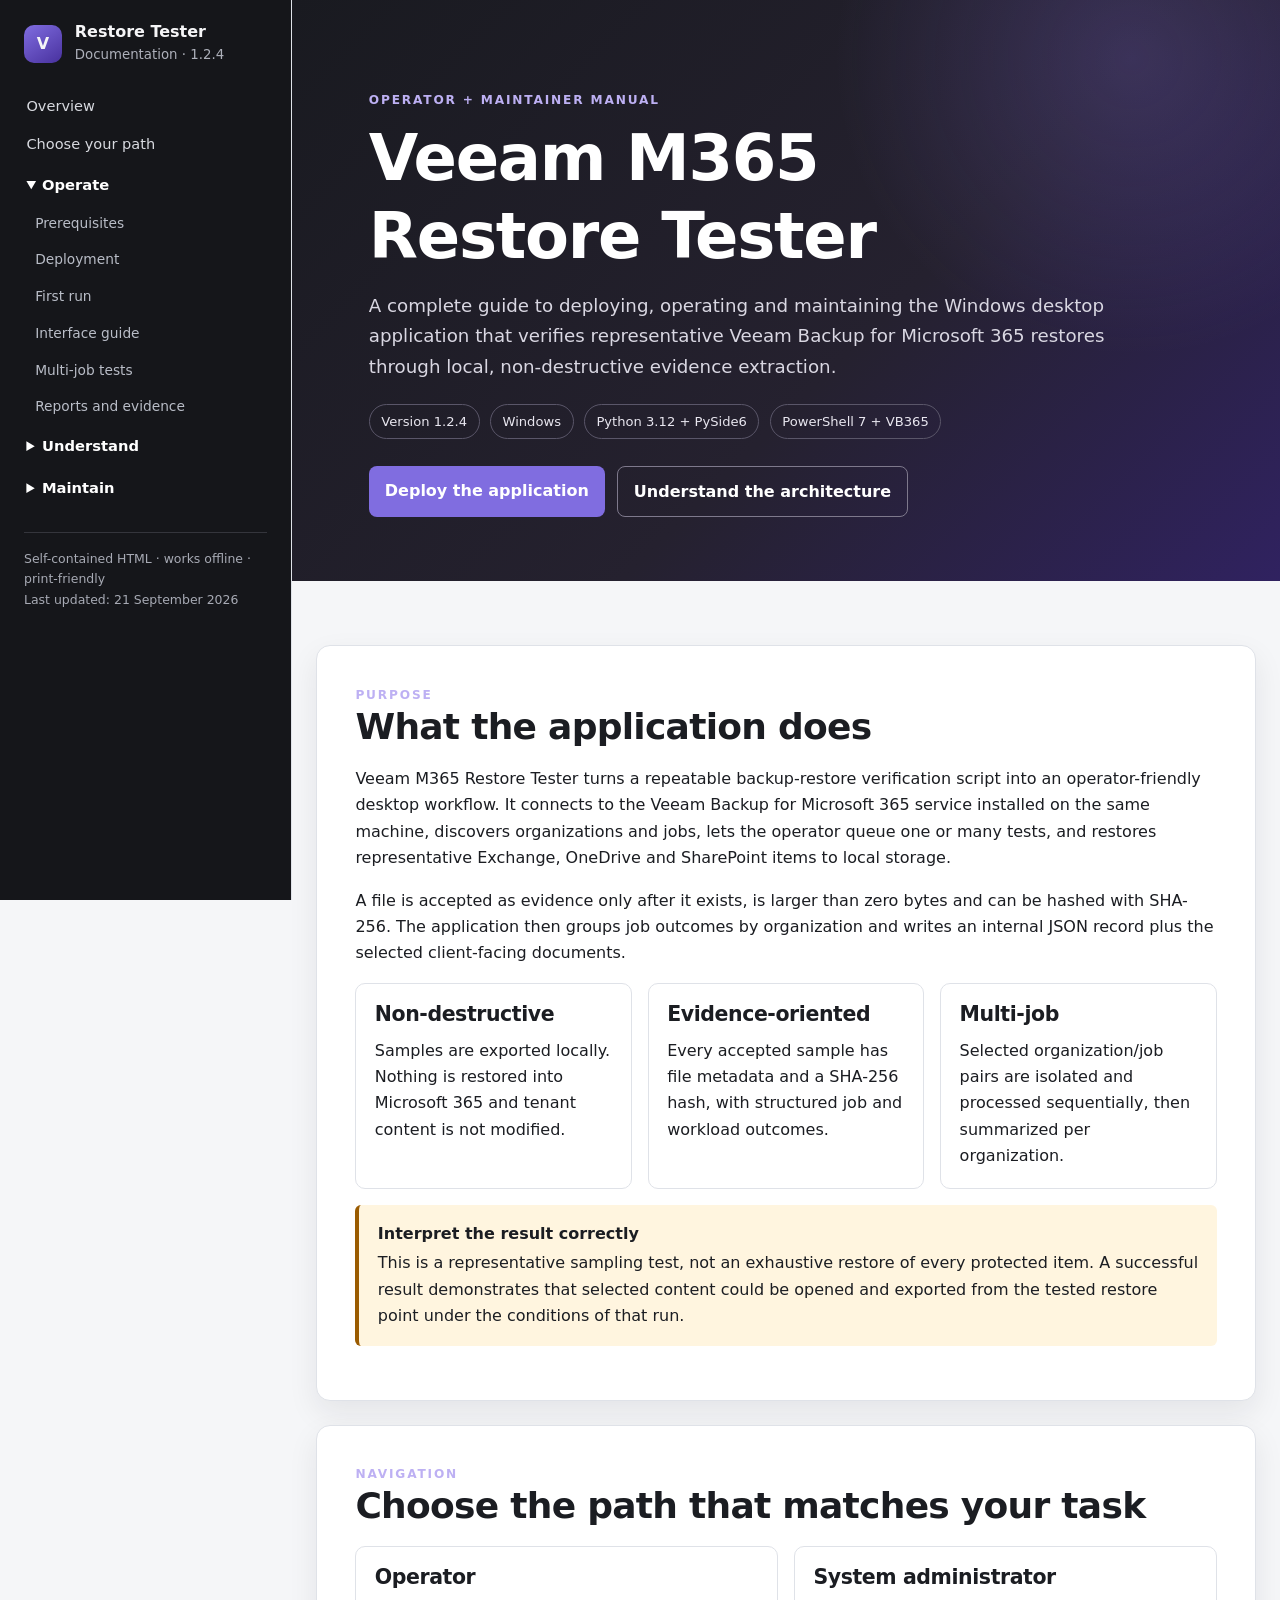
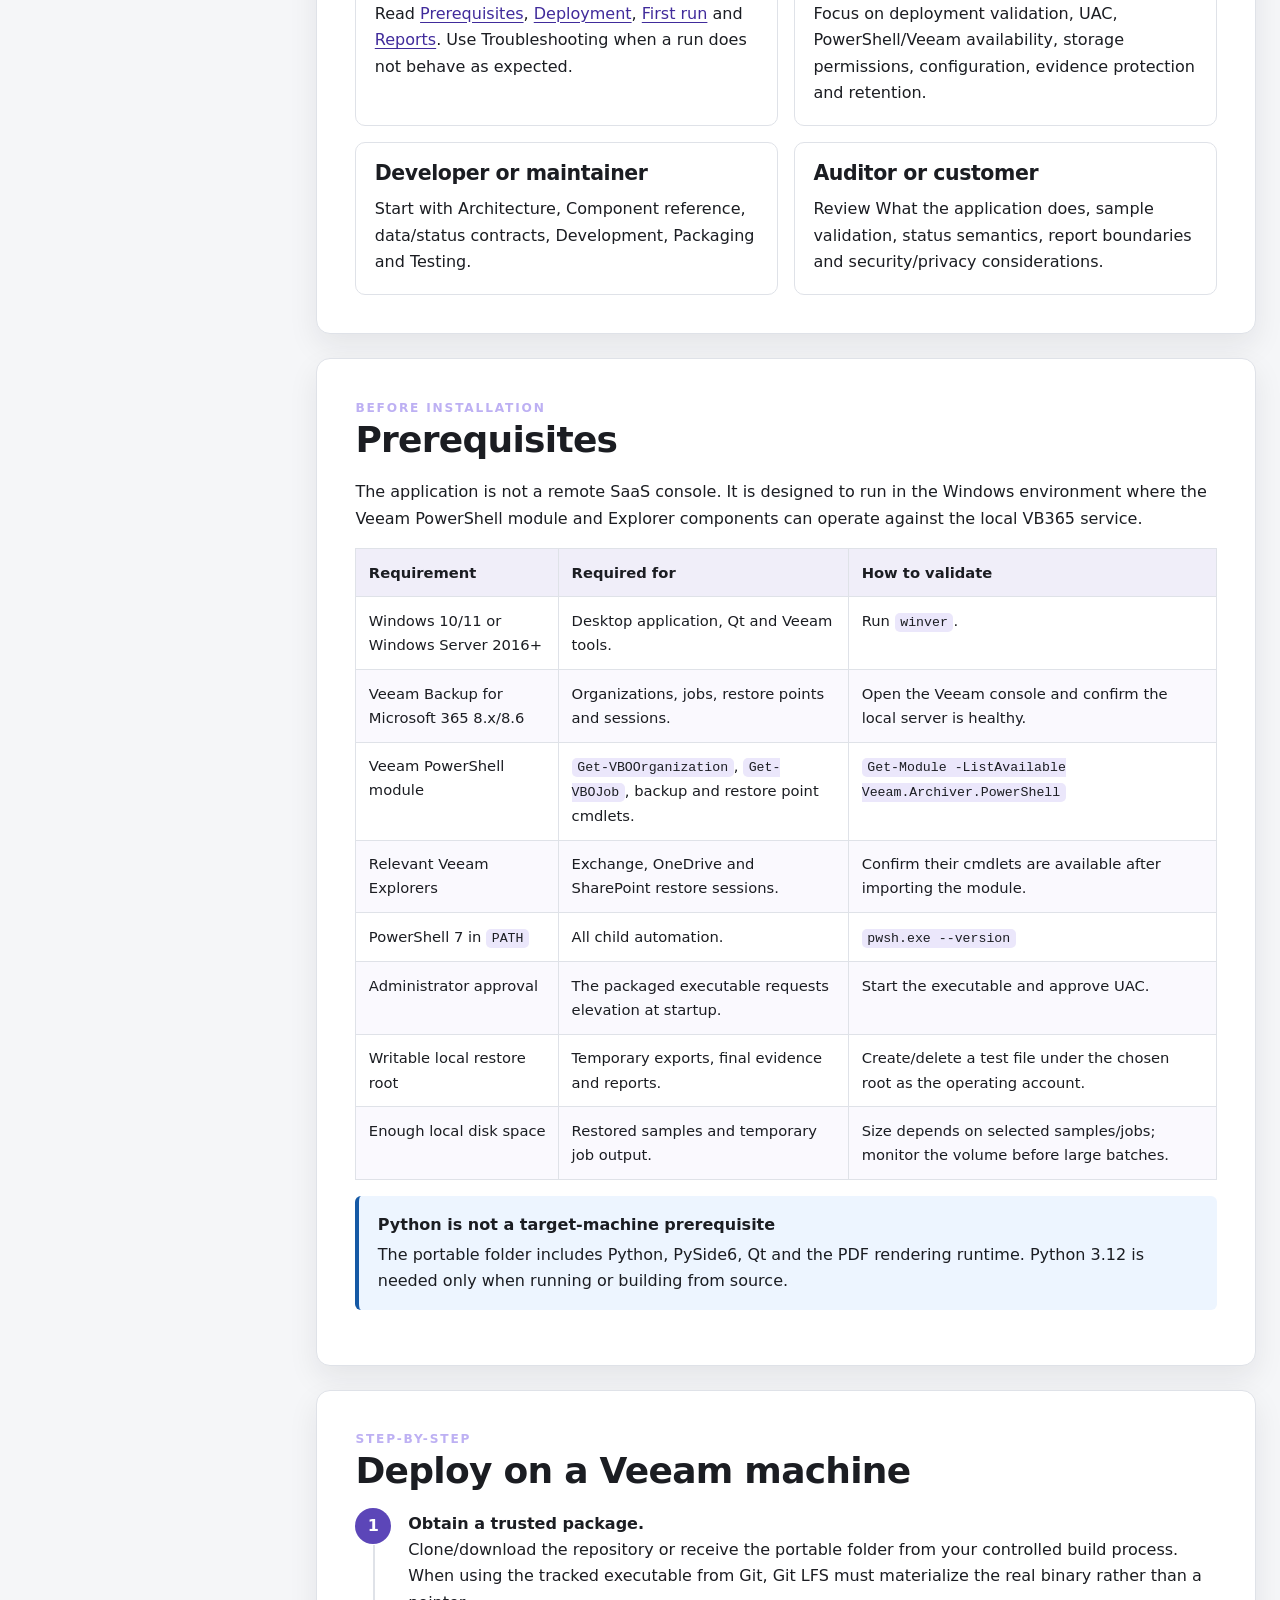
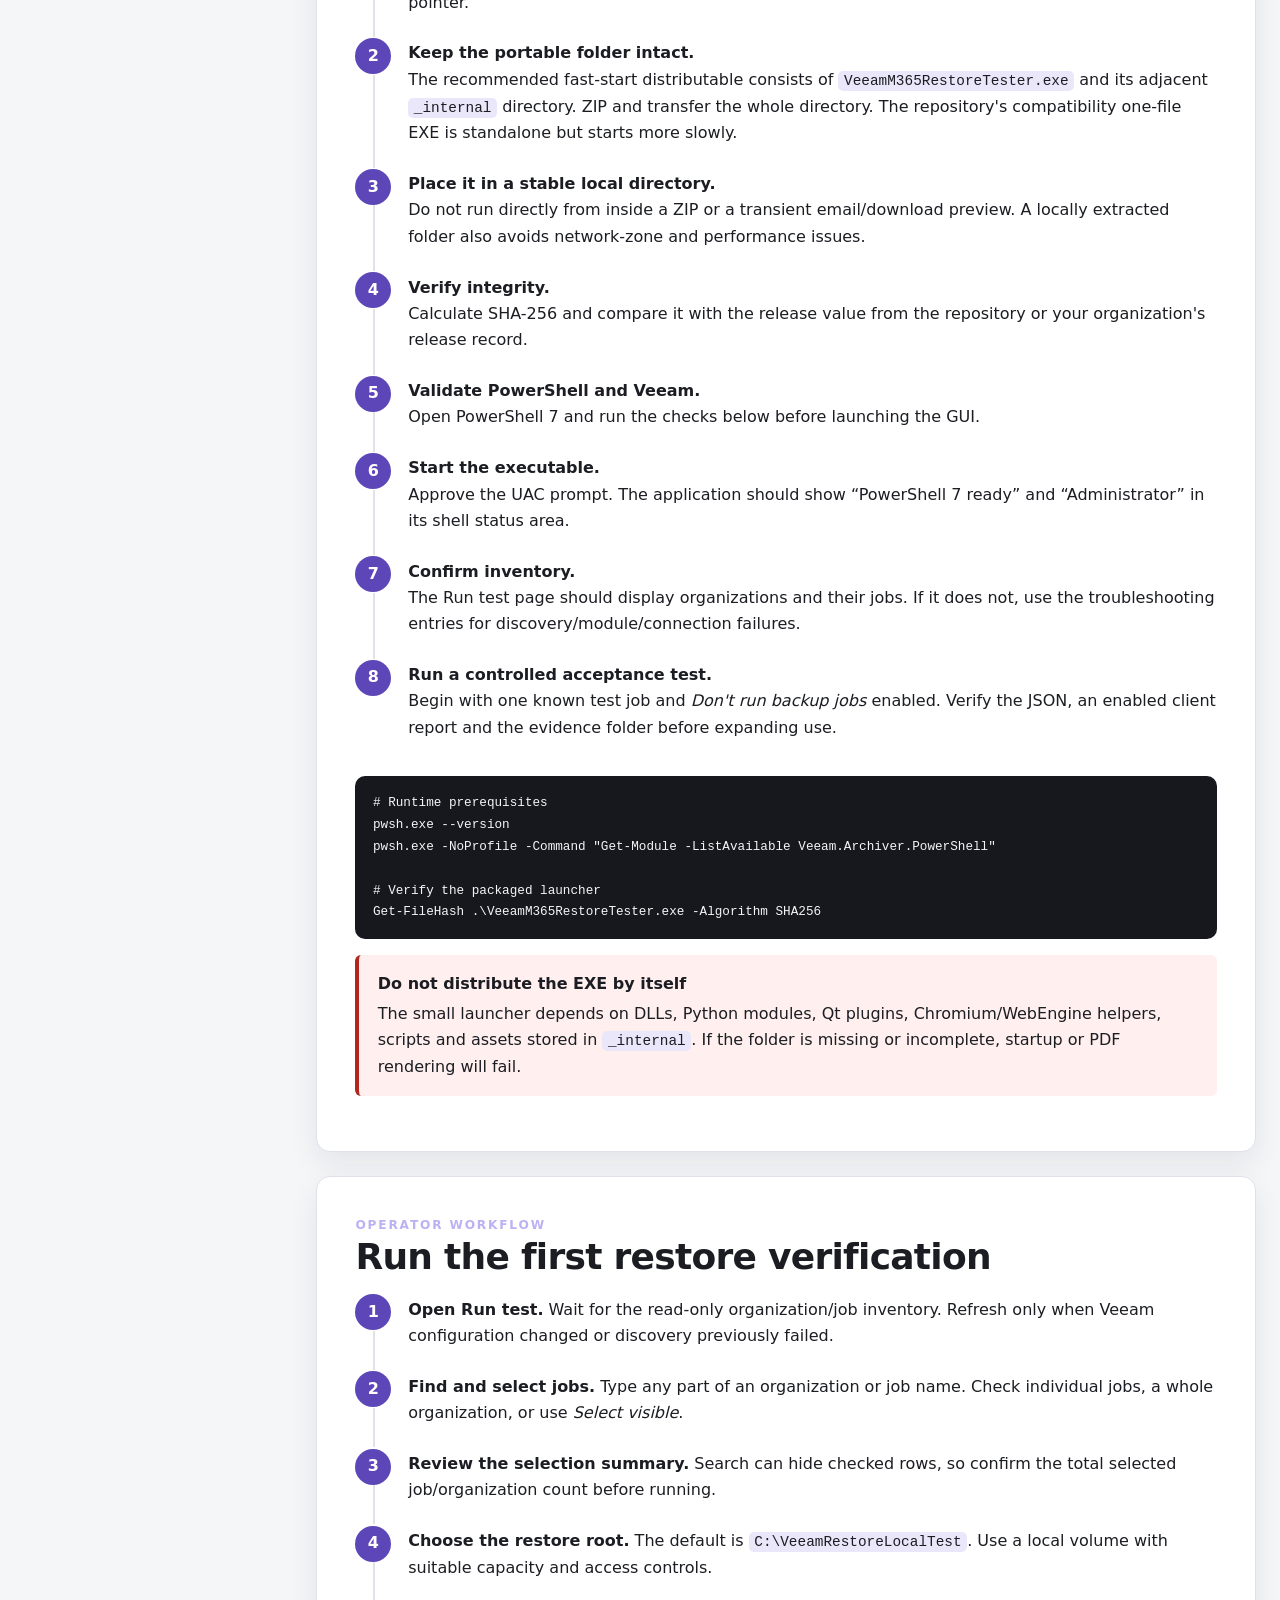
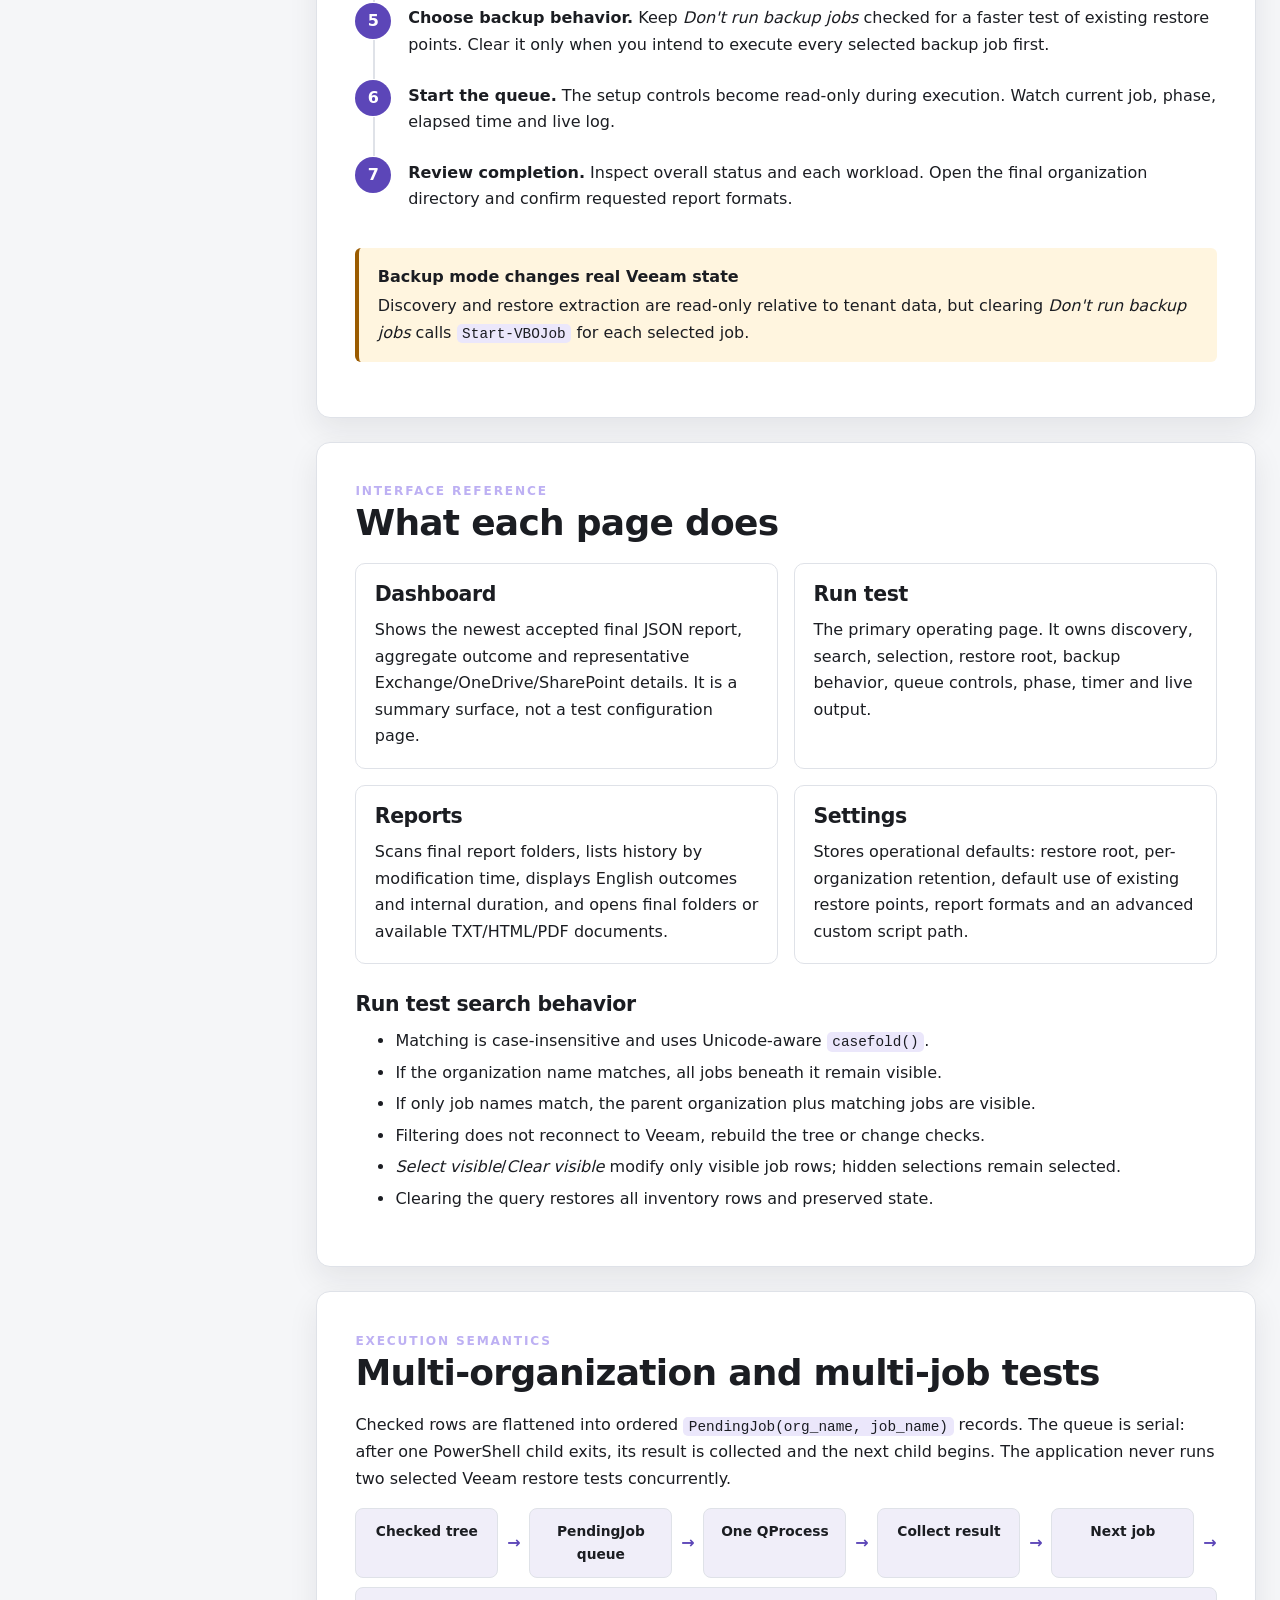
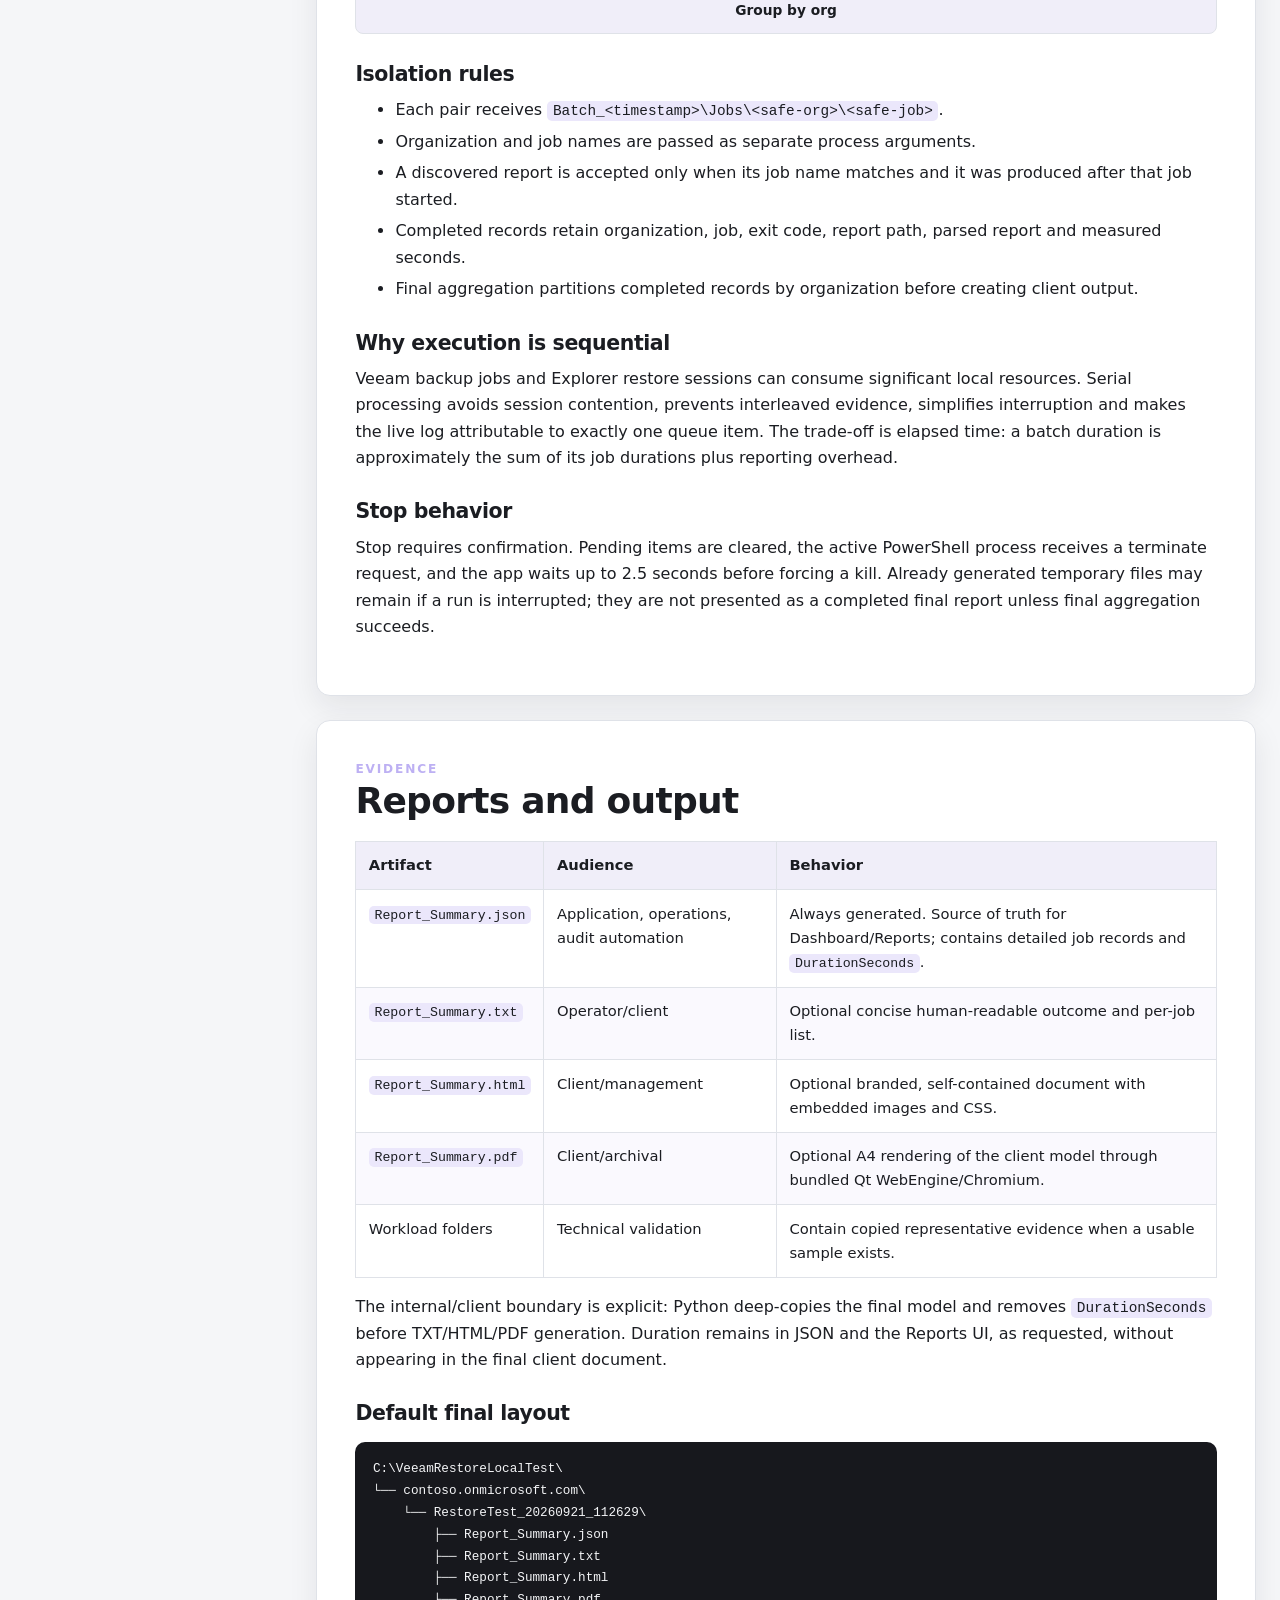
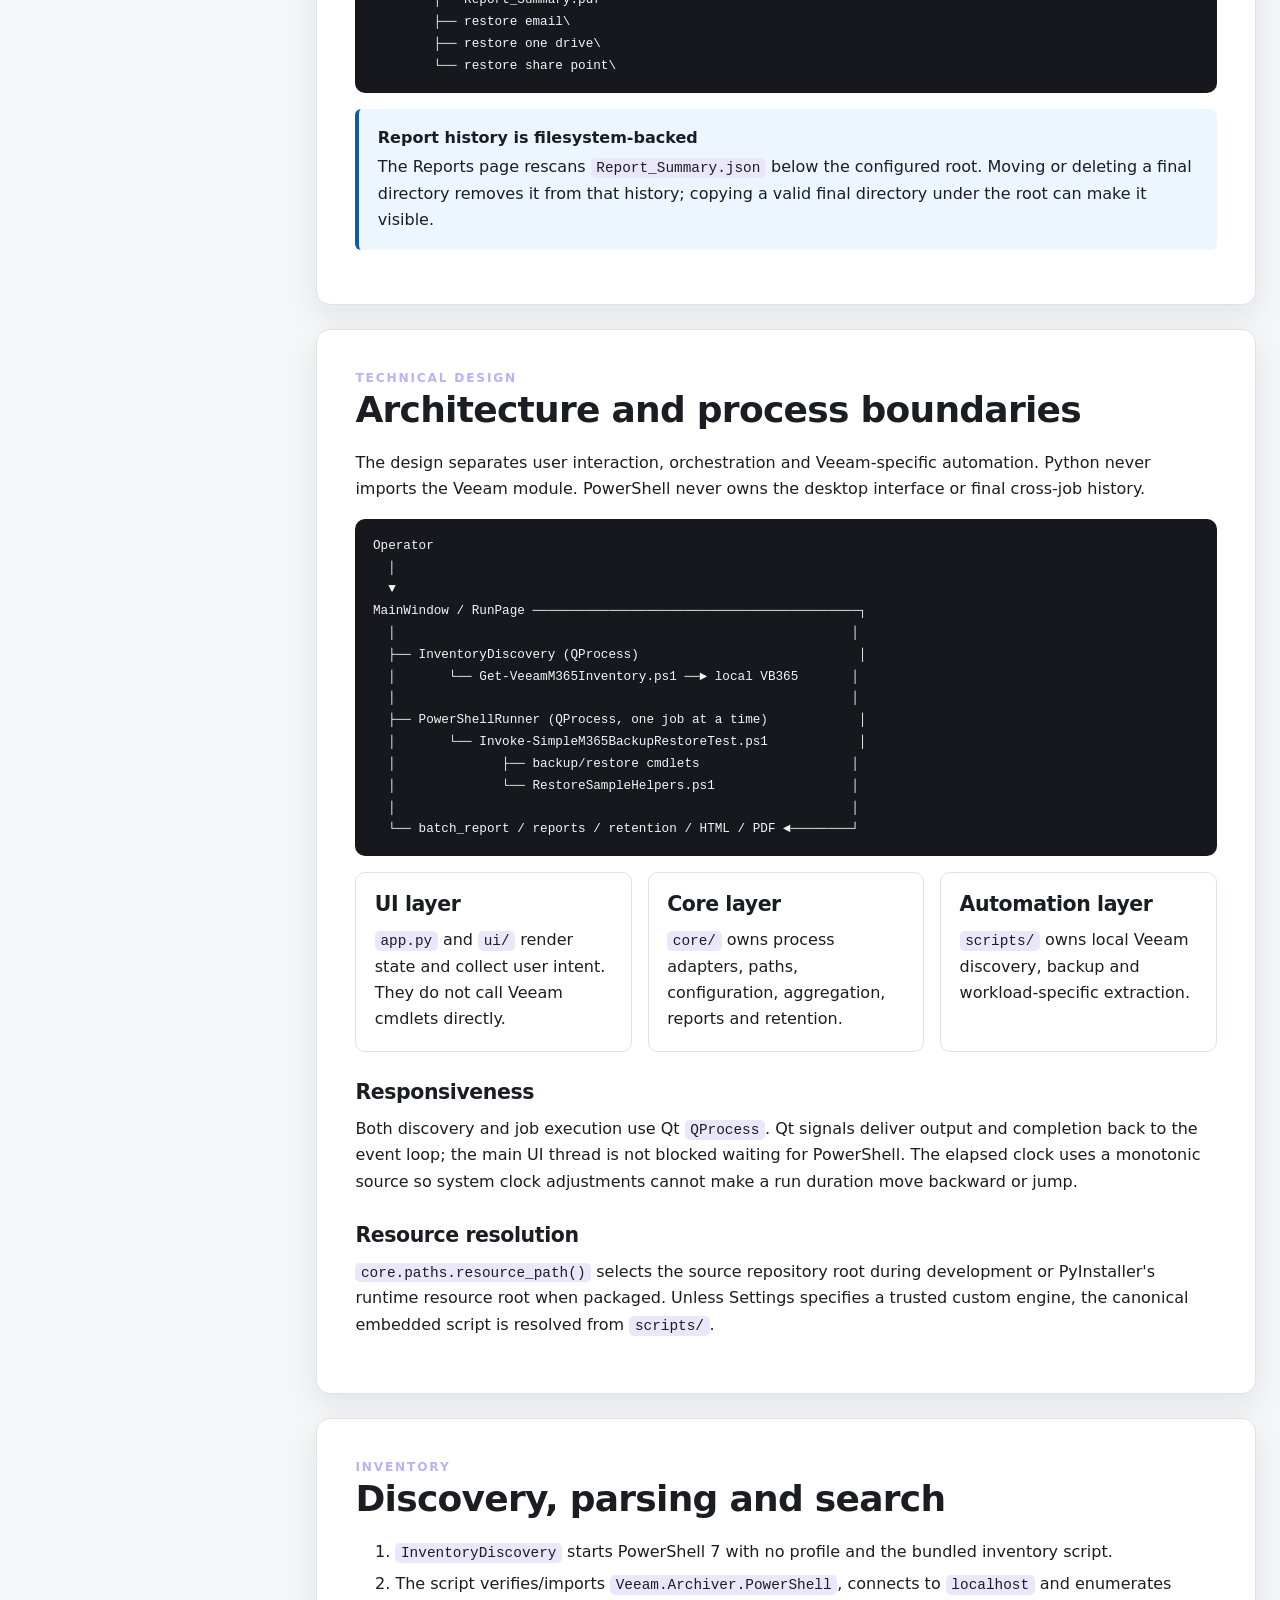
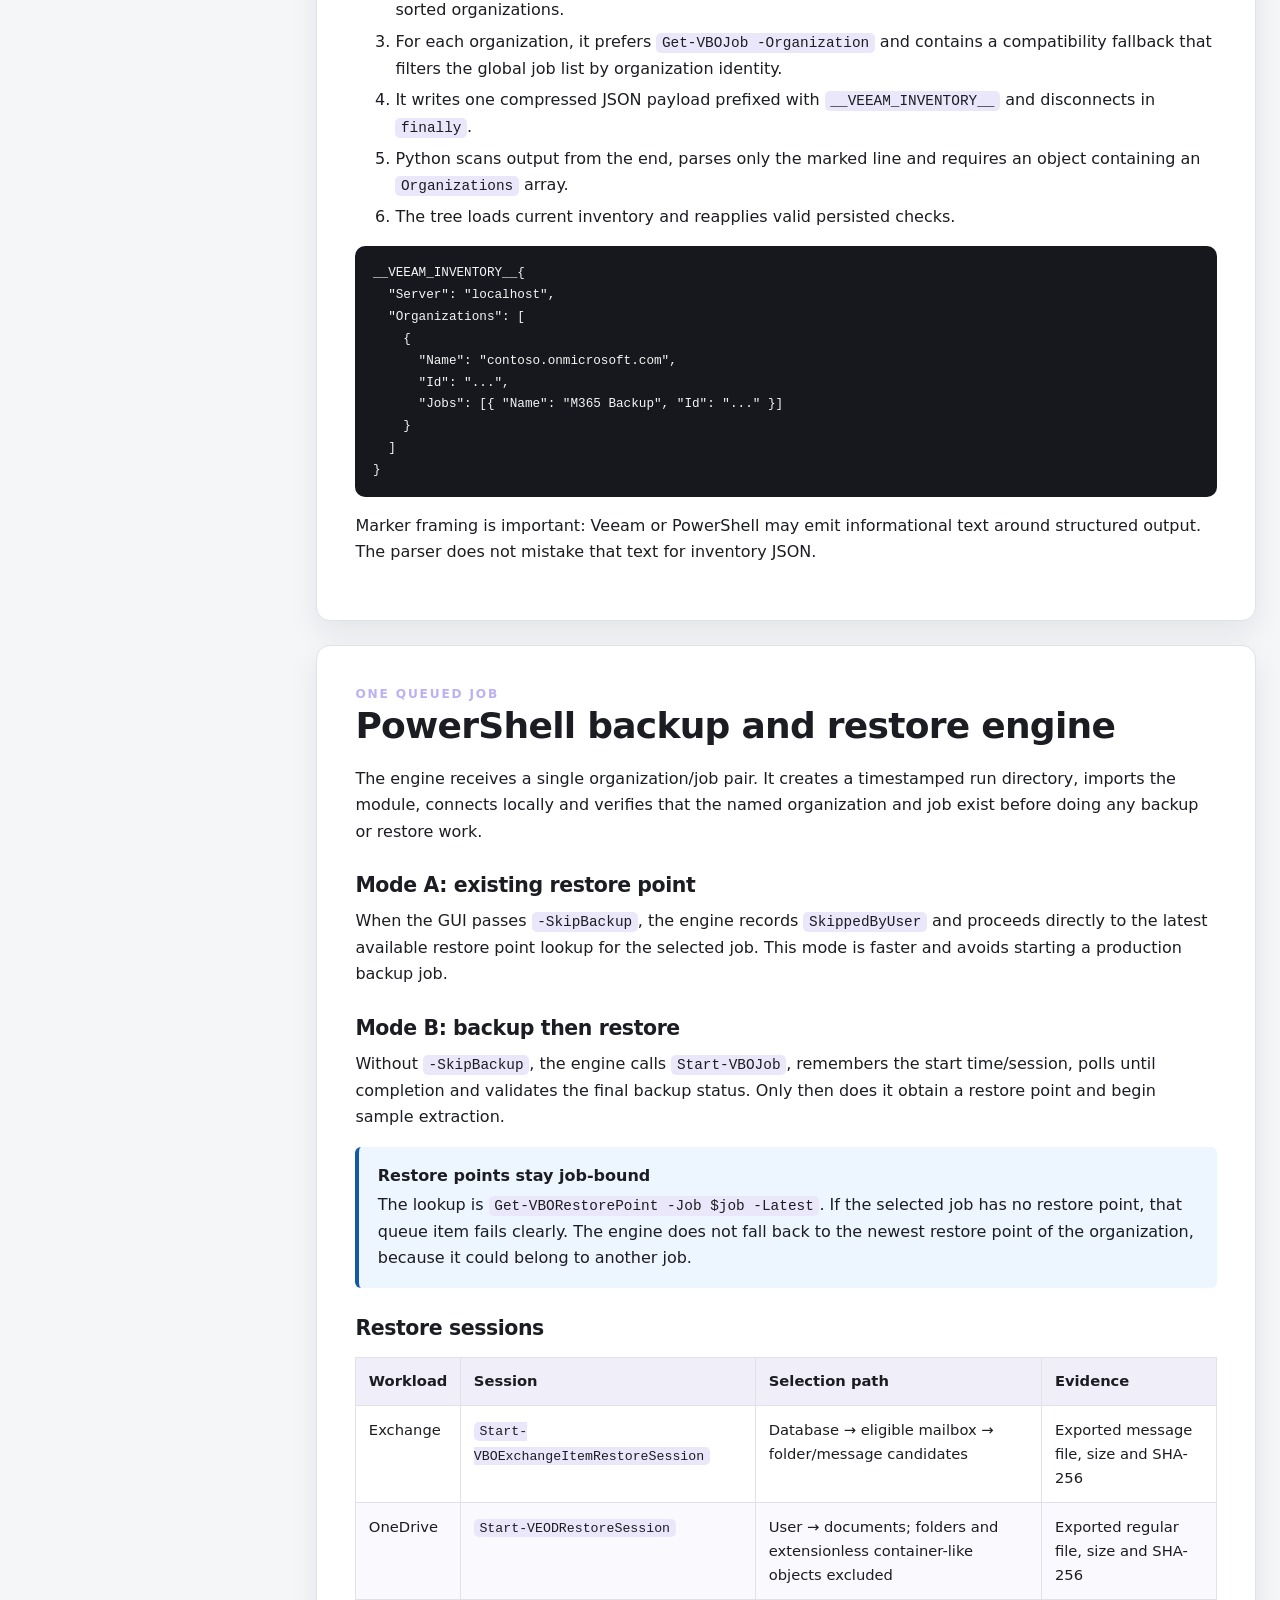
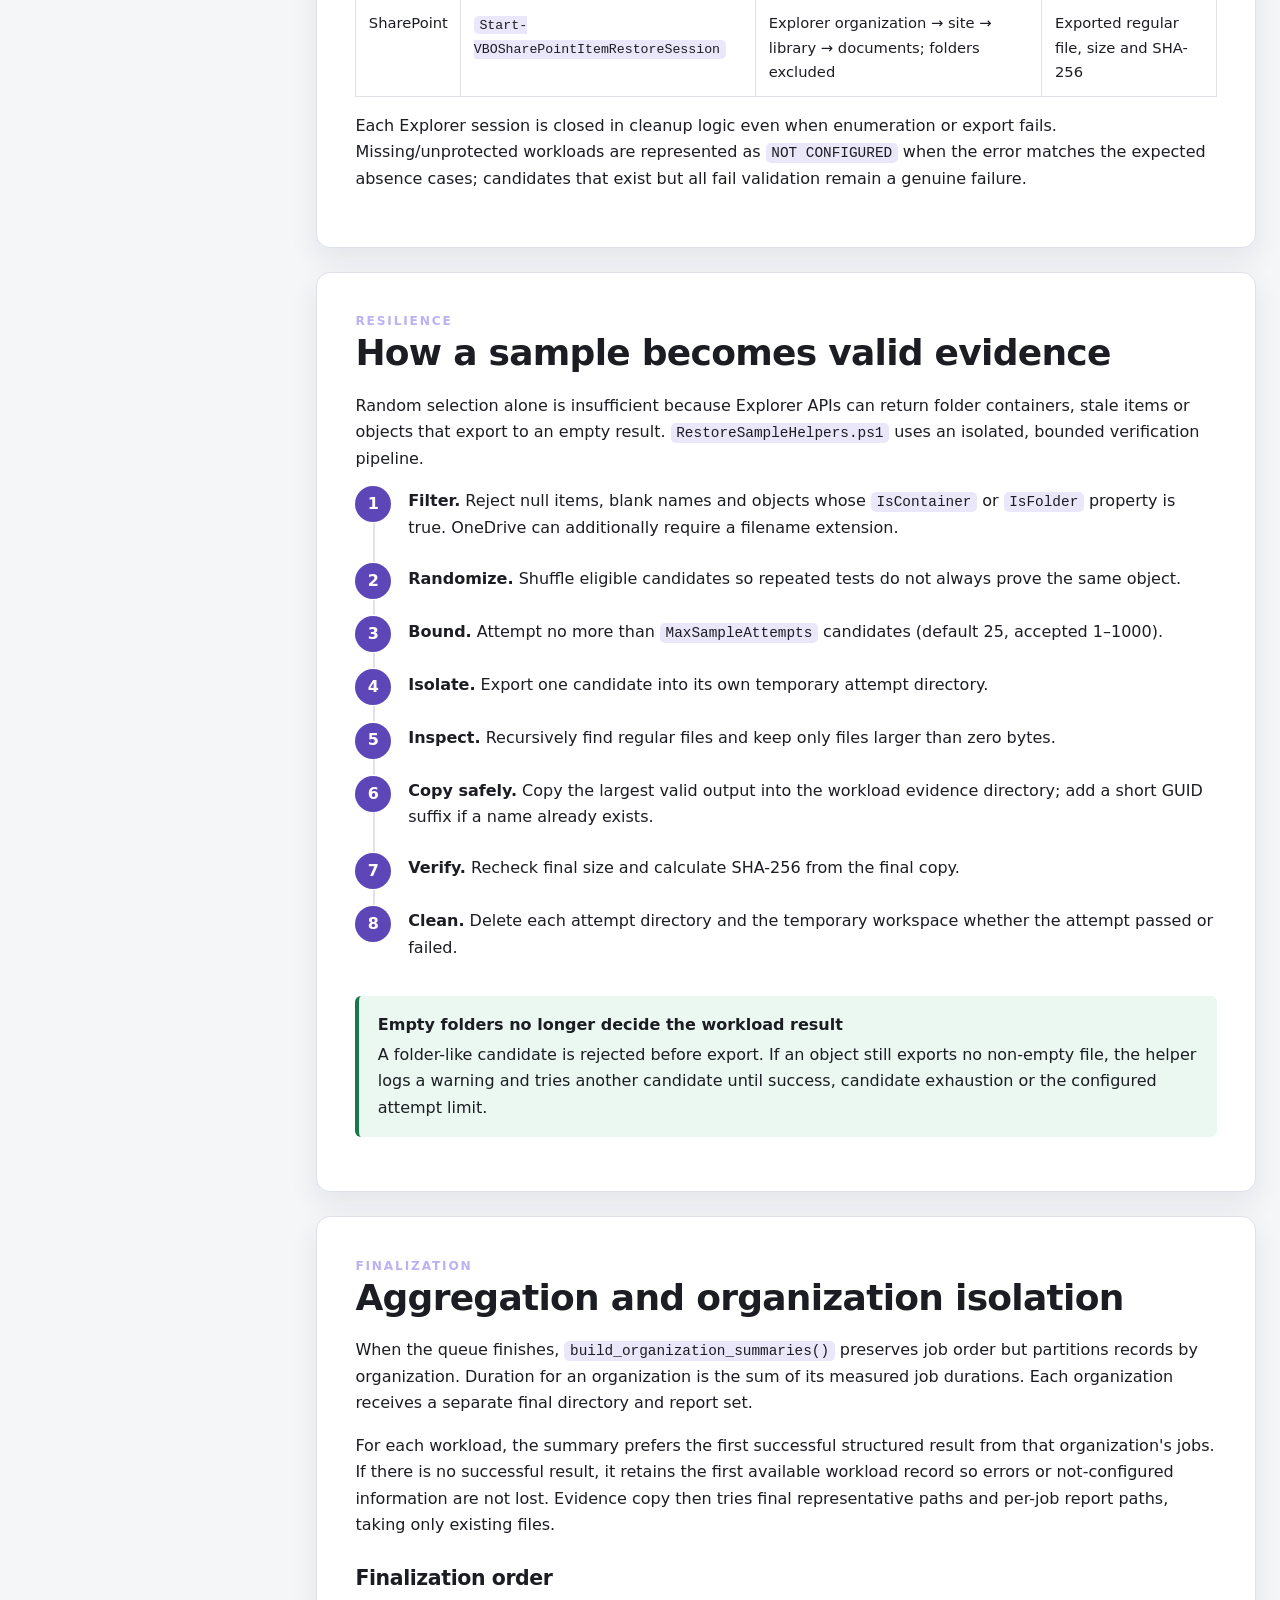
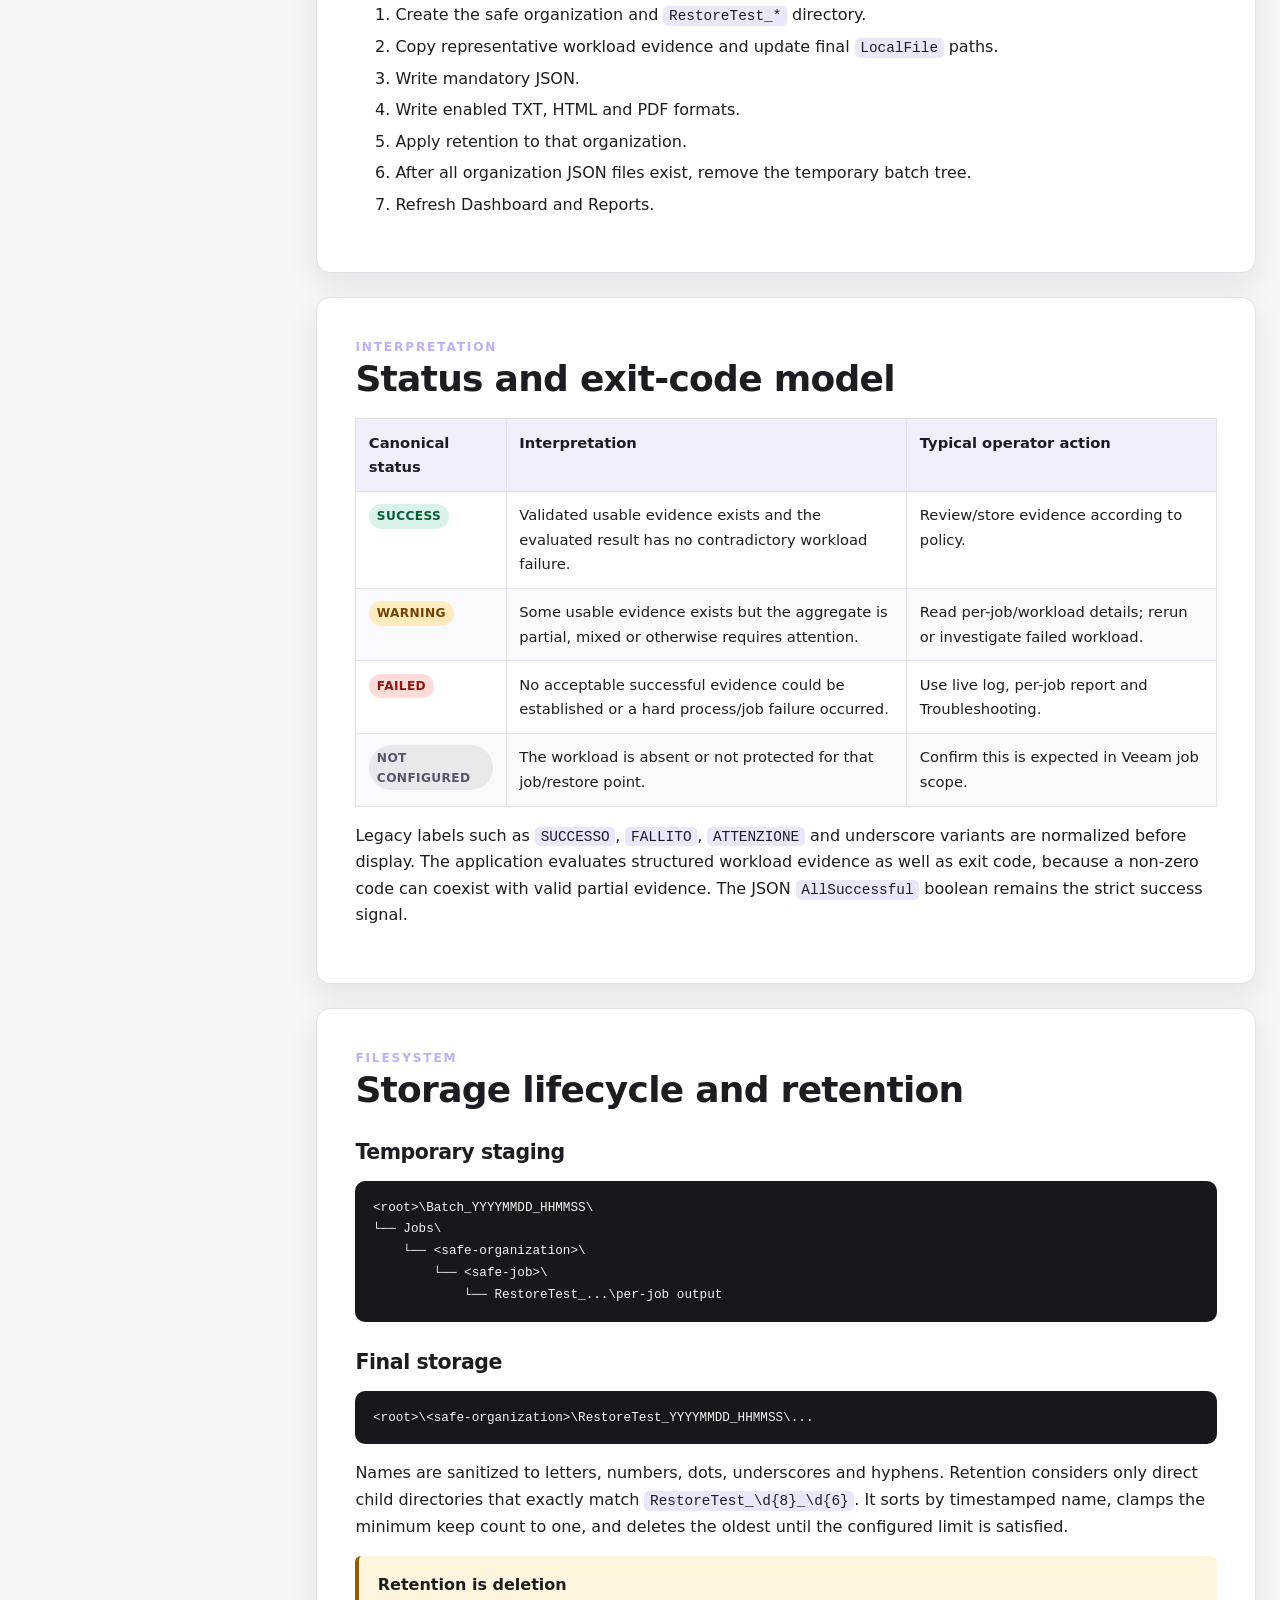
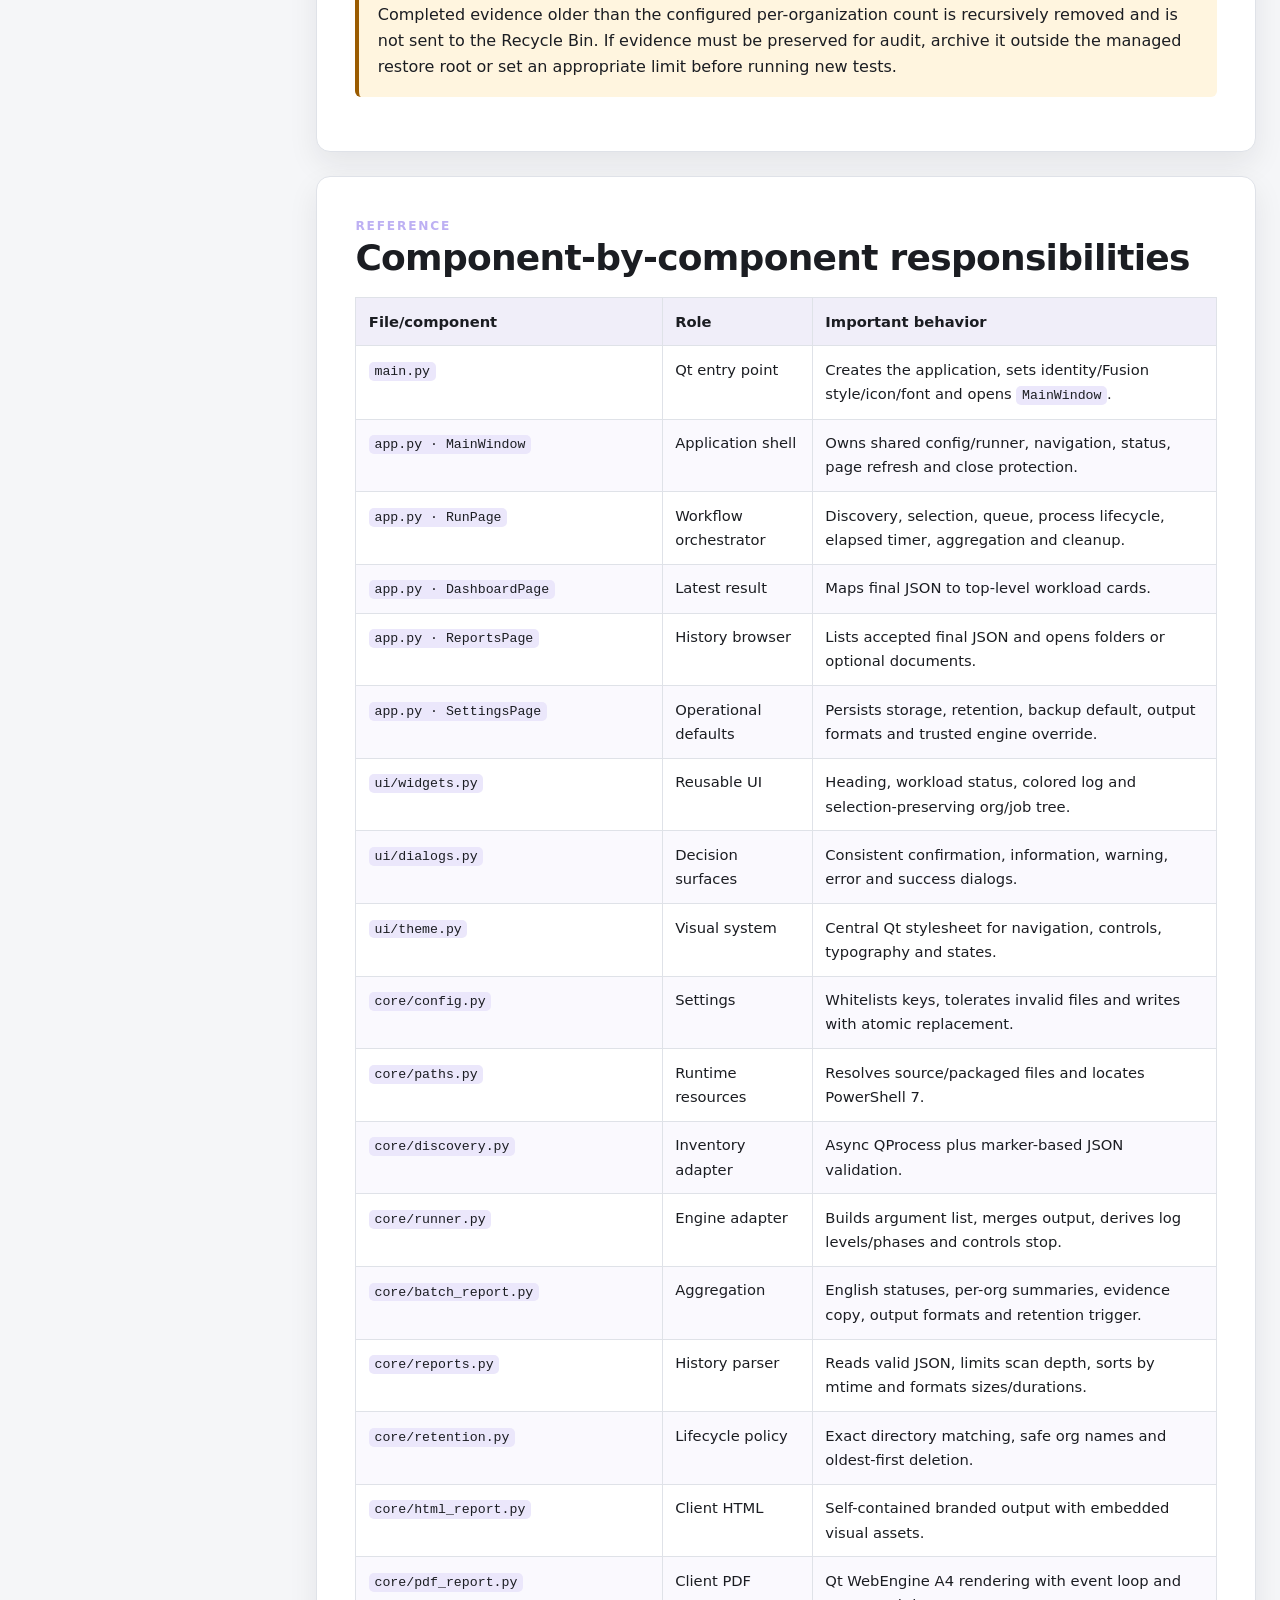
==== docs/index.html @ 22ffe6a1 "Release v1.2.4 and add complete project documentation" ====
<!doctype html>
<html lang="en">
<head>
  <meta charset="utf-8">
  <meta name="viewport" content="width=device-width, initial-scale=1">
  <meta name="color-scheme" content="light dark">
  <meta name="description" content="Complete operating, deployment and technical documentation for Veeam M365 Restore Tester 1.2.4.">
  <title>Veeam M365 Restore Tester · Complete Documentation</title>
  <style>
    :root {
      --bg: #f5f6f8;
      --surface: #ffffff;
      --surface-alt: #f0eef9;
      --text: #1b1d22;
      --muted: #5f6572;
      --border: #dfe2e8;
      --brand: #5c46b8;
      --brand-strong: #402b9b;
      --brand-soft: #ebe7fb;
      --success: #16784b;
      --warning: #9a5b00;
      --danger: #b3261e;
      --info: #1559a5;
      --code-bg: #17181d;
      --code-text: #f4f5f7;
      --shadow: 0 12px 30px rgba(24, 27, 36, .08);
      --radius: 14px;
      --sidebar: 292px;
    }
    * { box-sizing: border-box; }
    html { scroll-behavior: smooth; scroll-padding-top: 24px; }
    body {
      margin: 0;
      background: var(--bg);
      color: var(--text);
      font: 16px/1.65 "Segoe UI Variable", "Segoe UI", system-ui, sans-serif;
    }
    a { color: var(--brand-strong); text-underline-offset: 3px; }
    a:hover { color: var(--brand); }
    code, pre { font-family: "Cascadia Code", "SFMono-Regular", Consolas, monospace; }
    code {
      padding: .12rem .35rem;
      border-radius: 5px;
      background: var(--brand-soft);
      font-size: .9em;
    }
    pre {
      overflow-x: auto;
      margin: 1rem 0;
      padding: 1rem 1.1rem;
      border-radius: 10px;
      background: var(--code-bg);
      color: var(--code-text);
      font-size: .88rem;
      line-height: 1.55;
    }
    pre code { padding: 0; background: transparent; color: inherit; }
    h1, h2, h3, h4 { line-height: 1.22; letter-spacing: -.02em; }
    h1 { margin: .6rem 0 1rem; font-size: clamp(2.35rem, 5vw, 4.5rem); }
    h2 { margin: 0 0 1.1rem; font-size: clamp(1.7rem, 3vw, 2.25rem); }
    h3 { margin: 1.75rem 0 .65rem; font-size: 1.28rem; }
    h4 { margin: 1.35rem 0 .5rem; font-size: 1.05rem; }
    p, ul, ol { margin: .65rem 0 1rem; }
    li + li { margin-top: .32rem; }
    kbd {
      border: 1px solid var(--border);
      border-bottom-width: 2px;
      border-radius: 5px;
      background: var(--surface);
      padding: .08rem .35rem;
      font: .85em "Segoe UI", sans-serif;
    }
    .layout { display: grid; grid-template-columns: var(--sidebar) minmax(0, 1fr); min-height: 100vh; }
    .sidebar {
      position: sticky;
      top: 0;
      height: 100vh;
      overflow-y: auto;
      padding: 1.35rem 1rem 2rem;
      border-right: 1px solid var(--border);
      background: #15161a;
      color: #f5f5f7;
    }
    .brand { display: flex; align-items: center; gap: .8rem; margin: 0 .5rem 1.25rem; }
    .brand-mark {
      display: grid; place-items: center; flex: 0 0 38px; height: 38px;
      border-radius: 10px; background: linear-gradient(145deg, #806de0, #48319e);
      font-weight: 800;
    }
    .brand strong { display: block; line-height: 1.2; }
    .brand small { color: #adb0ba; }
    .sidebar nav > a, .sidebar details a {
      display: block;
      padding: .44rem .65rem;
      border-radius: 7px;
      color: #d8dae0;
      text-decoration: none;
      font-size: .91rem;
    }
    .sidebar nav > a:hover, .sidebar details a:hover { background: #292a31; color: white; }
    .sidebar details { margin: .1rem 0; }
    .sidebar summary {
      cursor: pointer; padding: .48rem .65rem; border-radius: 7px;
      color: white; font-weight: 650; font-size: .92rem;
    }
    .sidebar details a { margin-left: .55rem; color: #b9bdc7; font-size: .86rem; }
    .sidebar-footer {
      margin: 1.5rem .5rem 0; padding-top: 1rem; border-top: 1px solid #34353c;
      color: #a7aab4; font-size: .78rem;
    }
    main { min-width: 0; }
    .hero {
      padding: clamp(3rem, 7vw, 7rem) clamp(1.5rem, 6vw, 6rem) 4rem;
      background:
        radial-gradient(circle at 85% 10%, rgba(130, 106, 224, .24), transparent 30%),
        linear-gradient(135deg, #191a20 0%, #25212f 58%, #302260 100%);
      color: white;
    }
    .eyebrow { color: #bdb0f3; text-transform: uppercase; letter-spacing: .15em; font-size: .76rem; font-weight: 750; }
    .lede { max-width: 800px; color: #d9d7e2; font-size: 1.14rem; }
    .hero-meta { display: flex; flex-wrap: wrap; gap: .65rem; margin-top: 1.4rem; }
    .pill { padding: .36rem .72rem; border: 1px solid #5a5669; border-radius: 999px; color: #e9e7f0; font-size: .82rem; }
    .hero-actions { display: flex; flex-wrap: wrap; gap: .75rem; margin-top: 1.7rem; }
    .button {
      display: inline-block; padding: .7rem 1rem; border-radius: 8px; text-decoration: none;
      background: #806de0; color: white; font-weight: 700;
    }
    .button.secondary { background: transparent; border: 1px solid #7e798c; }
    .button:hover { color: white; background: #907fe6; }
    .content { width: min(1120px, calc(100% - 3rem)); margin: 0 auto; padding: 2.5rem 0 6rem; }
    section {
      margin: 1.5rem 0;
      padding: clamp(1.4rem, 3vw, 2.4rem);
      border: 1px solid var(--border);
      border-radius: var(--radius);
      background: var(--surface);
      box-shadow: var(--shadow);
    }
    section section { margin: 1rem 0; padding: 1.25rem; box-shadow: none; background: var(--bg); }
    .grid { display: grid; grid-template-columns: repeat(2, minmax(0, 1fr)); gap: 1rem; }
    .grid.three { grid-template-columns: repeat(3, minmax(0, 1fr)); }
    .card { padding: 1.15rem; border: 1px solid var(--border); border-radius: 10px; background: var(--surface); }
    .card h3, .card h4 { margin-top: 0; }
    .card p:last-child { margin-bottom: 0; }
    .callout { margin: 1rem 0; padding: 1rem 1.15rem; border-left: 4px solid var(--info); border-radius: 6px; background: #edf5ff; }
    .callout.warning { border-color: var(--warning); background: #fff5df; }
    .callout.danger { border-color: var(--danger); background: #fff0ef; }
    .callout.success { border-color: var(--success); background: #eaf8f1; }
    .callout strong { display: block; margin-bottom: .2rem; }
    .table-wrap { overflow-x: auto; margin: 1rem 0; }
    table { width: 100%; border-collapse: collapse; font-size: .92rem; }
    th, td { padding: .72rem .78rem; border: 1px solid var(--border); text-align: left; vertical-align: top; }
    th { background: var(--surface-alt); font-weight: 700; }
    tbody tr:nth-child(even) { background: rgba(110, 86, 207, .035); }
    .steps { counter-reset: item; list-style: none; padding: 0; }
    .steps > li { position: relative; min-height: 3rem; padding: 0 0 1.2rem 3.3rem; }
    .steps > li::before {
      counter-increment: item; content: counter(item); position: absolute; left: 0; top: -.15rem;
      width: 2.25rem; height: 2.25rem; display: grid; place-items: center;
      border-radius: 50%; background: var(--brand); color: white; font-weight: 800;
    }
    .steps > li:not(:last-child)::after { content: ""; position: absolute; left: 1.1rem; top: 2.15rem; bottom: -.1rem; width: 2px; background: var(--border); }
    .flow { display: flex; flex-wrap: wrap; align-items: stretch; gap: .55rem; margin: 1rem 0; }
    .flow span { flex: 1 1 140px; padding: .7rem; border: 1px solid var(--border); border-radius: 8px; background: var(--surface-alt); text-align: center; font-size: .86rem; font-weight: 650; }
    .flow b { align-self: center; color: var(--brand); }
    .tag { display: inline-block; padding: .14rem .5rem; border-radius: 999px; font-size: .76rem; font-weight: 800; letter-spacing: .03em; }
    .tag.success { color: #075c37; background: #d9f3e7; }
    .tag.warning { color: #744300; background: #ffebbd; }
    .tag.failed { color: #8e1711; background: #ffdcd9; }
    .tag.na { color: #525866; background: #e7e9ed; }
    .checklist { list-style: none; padding-left: 0; }
    .checklist li { position: relative; padding-left: 1.7rem; }
    .checklist li::before { content: "✓"; position: absolute; left: 0; color: var(--success); font-weight: 900; }
    .muted { color: var(--muted); }
    .small { font-size: .86rem; }
    footer { padding: 2rem; text-align: center; color: var(--muted); font-size: .84rem; }
    @media (max-width: 980px) {
      .layout { display: block; }
      .sidebar { position: relative; height: auto; border-right: 0; }
      .sidebar nav { columns: 2; }
      .sidebar details { break-inside: avoid; }
      .grid.three { grid-template-columns: repeat(2, minmax(0, 1fr)); }
    }
    @media (max-width: 680px) {
      .sidebar nav { columns: 1; }
      .grid, .grid.three { grid-template-columns: 1fr; }
      .content { width: min(100% - 1.2rem, 1120px); }
      .hero { padding-left: 1.2rem; padding-right: 1.2rem; }
      section { padding: 1.1rem; }
    }
    @media (prefers-color-scheme: dark) {
      :root {
        --bg: #121318; --surface: #1b1c22; --surface-alt: #26232f; --text: #f0f1f4;
        --muted: #b0b3bd; --border: #363842; --brand: #9988ed; --brand-strong: #b8aafa;
        --brand-soft: #332d4a; --shadow: 0 12px 30px rgba(0,0,0,.18);
      }
      .callout { background: #182a3c; }
      .callout.warning { background: #382b13; }
      .callout.danger { background: #3a1e20; }
      .callout.success { background: #173225; }
      .tag.success { color: #a4e6c8; background: #17402e; }
      .tag.warning { color: #ffda8a; background: #4b3510; }
      .tag.failed { color: #ffb4ae; background: #4a2322; }
      .tag.na { color: #d2d4dc; background: #3a3c44; }
    }
    @media print {
      :root { --bg: white; --surface: white; --text: black; --muted: #444; --border: #bbb; --shadow: none; }
      .layout { display: block; }
      .sidebar, .hero-actions { display: none; }
      .hero { padding: 1.2cm 0; background: white; color: black; border-bottom: 2px solid #444; }
      .hero .lede, .hero .eyebrow, .pill { color: black; border-color: #777; }
      .content { width: 100%; padding: 0; }
      section { break-inside: avoid-page; margin: .5cm 0; padding: .5cm 0; border: 0; border-radius: 0; }
      a { color: black; text-decoration: none; }
      pre { white-space: pre-wrap; }
    }
  </style>
</head>
<body>
<div class="layout">
  <aside class="sidebar" aria-label="Documentation navigation">
    <div class="brand">
      <div class="brand-mark">V</div>
      <div><strong>Restore Tester</strong><small>Documentation · 1.2.4</small></div>
    </div>
    <nav>
      <a href="#overview">Overview</a>
      <a href="#audience">Choose your path</a>
      <details open>
        <summary>Operate</summary>
        <a href="#prerequisites">Prerequisites</a>
        <a href="#deployment">Deployment</a>
        <a href="#first-run">First run</a>
        <a href="#ui-guide">Interface guide</a>
        <a href="#multi-job">Multi-job tests</a>
        <a href="#reports">Reports and evidence</a>
      </details>
      <details>
        <summary>Understand</summary>
        <a href="#architecture">Architecture</a>
        <a href="#discovery">Discovery and search</a>
        <a href="#engine">PowerShell engine</a>
        <a href="#sampling">Sample validation</a>
        <a href="#aggregation">Aggregation</a>
        <a href="#status-model">Status model</a>
        <a href="#storage">Storage lifecycle</a>
      </details>
      <details>
        <summary>Maintain</summary>
        <a href="#components">Component reference</a>
        <a href="#configuration">Configuration</a>
        <a href="#development">Development</a>
        <a href="#packaging">Packaging</a>
        <a href="#testing">Testing</a>
        <a href="#security">Security</a>
        <a href="#troubleshooting">Troubleshooting</a>
        <a href="#limitations">Limits</a>
        <a href="#sources">Sources</a>
      </details>
    </nav>
    <div class="sidebar-footer">Self-contained HTML · works offline · print-friendly<br>Last updated: 21 September 2026</div>
  </aside>

  <main>
    <header class="hero">
      <div class="eyebrow">Operator + maintainer manual</div>
      <h1>Veeam M365<br>Restore Tester</h1>
      <p class="lede">A complete guide to deploying, operating and maintaining the Windows desktop application that verifies representative Veeam Backup for Microsoft 365 restores through local, non-destructive evidence extraction.</p>
      <div class="hero-meta">
        <span class="pill">Version 1.2.4</span>
        <span class="pill">Windows</span>
        <span class="pill">Python 3.12 + PySide6</span>
        <span class="pill">PowerShell 7 + VB365</span>
      </div>
      <div class="hero-actions">
        <a class="button" href="#deployment">Deploy the application</a>
        <a class="button secondary" href="#architecture">Understand the architecture</a>
      </div>
    </header>

    <div class="content">
      <section id="overview">
        <div class="eyebrow">Purpose</div>
        <h2>What the application does</h2>
        <p>Veeam M365 Restore Tester turns a repeatable backup-restore verification script into an operator-friendly desktop workflow. It connects to the Veeam Backup for Microsoft 365 service installed on the same machine, discovers organizations and jobs, lets the operator queue one or many tests, and restores representative Exchange, OneDrive and SharePoint items to local storage.</p>
        <p>A file is accepted as evidence only after it exists, is larger than zero bytes and can be hashed with SHA-256. The application then groups job outcomes by organization and writes an internal JSON record plus the selected client-facing documents.</p>
        <div class="grid three">
          <div class="card"><h3>Non-destructive</h3><p>Samples are exported locally. Nothing is restored into Microsoft 365 and tenant content is not modified.</p></div>
          <div class="card"><h3>Evidence-oriented</h3><p>Every accepted sample has file metadata and a SHA-256 hash, with structured job and workload outcomes.</p></div>
          <div class="card"><h3>Multi-job</h3><p>Selected organization/job pairs are isolated and processed sequentially, then summarized per organization.</p></div>
        </div>
        <div class="callout warning">
          <strong>Interpret the result correctly</strong>
          This is a representative sampling test, not an exhaustive restore of every protected item. A successful result demonstrates that selected content could be opened and exported from the tested restore point under the conditions of that run.
        </div>
      </section>

      <section id="audience">
        <div class="eyebrow">Navigation</div>
        <h2>Choose the path that matches your task</h2>
        <div class="grid">
          <div class="card"><h3>Operator</h3><p>Read <a href="#prerequisites">Prerequisites</a>, <a href="#deployment">Deployment</a>, <a href="#first-run">First run</a> and <a href="#reports">Reports</a>. Use Troubleshooting when a run does not behave as expected.</p></div>
          <div class="card"><h3>System administrator</h3><p>Focus on deployment validation, UAC, PowerShell/Veeam availability, storage permissions, configuration, evidence protection and retention.</p></div>
          <div class="card"><h3>Developer or maintainer</h3><p>Start with Architecture, Component reference, data/status contracts, Development, Packaging and Testing.</p></div>
          <div class="card"><h3>Auditor or customer</h3><p>Review What the application does, sample validation, status semantics, report boundaries and security/privacy considerations.</p></div>
        </div>
      </section>

      <section id="prerequisites">
        <div class="eyebrow">Before installation</div>
        <h2>Prerequisites</h2>
        <p>The application is not a remote SaaS console. It is designed to run in the Windows environment where the Veeam PowerShell module and Explorer components can operate against the local VB365 service.</p>
        <div class="table-wrap"><table>
          <thead><tr><th>Requirement</th><th>Required for</th><th>How to validate</th></tr></thead>
          <tbody>
            <tr><td>Windows 10/11 or Windows Server 2016+</td><td>Desktop application, Qt and Veeam tools.</td><td>Run <code>winver</code>.</td></tr>
            <tr><td>Veeam Backup for Microsoft 365 8.x/8.6</td><td>Organizations, jobs, restore points and sessions.</td><td>Open the Veeam console and confirm the local server is healthy.</td></tr>
            <tr><td>Veeam PowerShell module</td><td><code>Get-VBOOrganization</code>, <code>Get-VBOJob</code>, backup and restore point cmdlets.</td><td><code>Get-Module -ListAvailable Veeam.Archiver.PowerShell</code></td></tr>
            <tr><td>Relevant Veeam Explorers</td><td>Exchange, OneDrive and SharePoint restore sessions.</td><td>Confirm their cmdlets are available after importing the module.</td></tr>
            <tr><td>PowerShell 7 in <code>PATH</code></td><td>All child automation.</td><td><code>pwsh.exe --version</code></td></tr>
            <tr><td>Administrator approval</td><td>The packaged executable requests elevation at startup.</td><td>Start the executable and approve UAC.</td></tr>
            <tr><td>Writable local restore root</td><td>Temporary exports, final evidence and reports.</td><td>Create/delete a test file under the chosen root as the operating account.</td></tr>
            <tr><td>Enough local disk space</td><td>Restored samples and temporary job output.</td><td>Size depends on selected samples/jobs; monitor the volume before large batches.</td></tr>
          </tbody>
        </table></div>
        <div class="callout"><strong>Python is not a target-machine prerequisite</strong>The portable folder includes Python, PySide6, Qt and the PDF rendering runtime. Python 3.12 is needed only when running or building from source.</div>
      </section>

      <section id="deployment">
        <div class="eyebrow">Step-by-step</div>
        <h2>Deploy on a Veeam machine</h2>
        <ol class="steps">
          <li><strong>Obtain a trusted package.</strong><br>Clone/download the repository or receive the portable folder from your controlled build process. When using the tracked executable from Git, Git LFS must materialize the real binary rather than a pointer.</li>
          <li><strong>Keep the portable folder intact.</strong><br>The recommended fast-start distributable consists of <code>VeeamM365RestoreTester.exe</code> and its adjacent <code>_internal</code> directory. ZIP and transfer the whole directory. The repository's compatibility one-file EXE is standalone but starts more slowly.</li>
          <li><strong>Place it in a stable local directory.</strong><br>Do not run directly from inside a ZIP or a transient email/download preview. A locally extracted folder also avoids network-zone and performance issues.</li>
          <li><strong>Verify integrity.</strong><br>Calculate SHA-256 and compare it with the release value from the repository or your organization's release record.</li>
          <li><strong>Validate PowerShell and Veeam.</strong><br>Open PowerShell 7 and run the checks below before launching the GUI.</li>
          <li><strong>Start the executable.</strong><br>Approve the UAC prompt. The application should show “PowerShell 7 ready” and “Administrator” in its shell status area.</li>
          <li><strong>Confirm inventory.</strong><br>The Run test page should display organizations and their jobs. If it does not, use the troubleshooting entries for discovery/module/connection failures.</li>
          <li><strong>Run a controlled acceptance test.</strong><br>Begin with one known test job and <em>Don't run backup jobs</em> enabled. Verify the JSON, an enabled client report and the evidence folder before expanding use.</li>
        </ol>
        <pre><code># Runtime prerequisites
pwsh.exe --version
pwsh.exe -NoProfile -Command "Get-Module -ListAvailable Veeam.Archiver.PowerShell"

# Verify the packaged launcher
Get-FileHash .\VeeamM365RestoreTester.exe -Algorithm SHA256</code></pre>
        <div class="callout danger"><strong>Do not distribute the EXE by itself</strong>The small launcher depends on DLLs, Python modules, Qt plugins, Chromium/WebEngine helpers, scripts and assets stored in <code>_internal</code>. If the folder is missing or incomplete, startup or PDF rendering will fail.</div>
      </section>

      <section id="first-run">
        <div class="eyebrow">Operator workflow</div>
        <h2>Run the first restore verification</h2>
        <ol class="steps">
          <li><strong>Open Run test.</strong> Wait for the read-only organization/job inventory. Refresh only when Veeam configuration changed or discovery previously failed.</li>
          <li><strong>Find and select jobs.</strong> Type any part of an organization or job name. Check individual jobs, a whole organization, or use <em>Select visible</em>.</li>
          <li><strong>Review the selection summary.</strong> Search can hide checked rows, so confirm the total selected job/organization count before running.</li>
          <li><strong>Choose the restore root.</strong> The default is <code>C:\VeeamRestoreLocalTest</code>. Use a local volume with suitable capacity and access controls.</li>
          <li><strong>Choose backup behavior.</strong> Keep <em>Don't run backup jobs</em> checked for a faster test of existing restore points. Clear it only when you intend to execute every selected backup job first.</li>
          <li><strong>Start the queue.</strong> The setup controls become read-only during execution. Watch current job, phase, elapsed time and live log.</li>
          <li><strong>Review completion.</strong> Inspect overall status and each workload. Open the final organization directory and confirm requested report formats.</li>
        </ol>
        <div class="callout warning"><strong>Backup mode changes real Veeam state</strong>Discovery and restore extraction are read-only relative to tenant data, but clearing <em>Don't run backup jobs</em> calls <code>Start-VBOJob</code> for each selected job.</div>
      </section>

      <section id="ui-guide">
        <div class="eyebrow">Interface reference</div>
        <h2>What each page does</h2>
        <div class="grid">
          <div class="card"><h3>Dashboard</h3><p>Shows the newest accepted final JSON report, aggregate outcome and representative Exchange/OneDrive/SharePoint details. It is a summary surface, not a test configuration page.</p></div>
          <div class="card"><h3>Run test</h3><p>The primary operating page. It owns discovery, search, selection, restore root, backup behavior, queue controls, phase, timer and live output.</p></div>
          <div class="card"><h3>Reports</h3><p>Scans final report folders, lists history by modification time, displays English outcomes and internal duration, and opens final folders or available TXT/HTML/PDF documents.</p></div>
          <div class="card"><h3>Settings</h3><p>Stores operational defaults: restore root, per-organization retention, default use of existing restore points, report formats and an advanced custom script path.</p></div>
        </div>
        <h3>Run test search behavior</h3>
        <ul>
          <li>Matching is case-insensitive and uses Unicode-aware <code>casefold()</code>.</li>
          <li>If the organization name matches, all jobs beneath it remain visible.</li>
          <li>If only job names match, the parent organization plus matching jobs are visible.</li>
          <li>Filtering does not reconnect to Veeam, rebuild the tree or change checks.</li>
          <li><em>Select visible</em>/<em>Clear visible</em> modify only visible job rows; hidden selections remain selected.</li>
          <li>Clearing the query restores all inventory rows and preserved state.</li>
        </ul>
      </section>

      <section id="multi-job">
        <div class="eyebrow">Execution semantics</div>
        <h2>Multi-organization and multi-job tests</h2>
        <p>Checked rows are flattened into ordered <code>PendingJob(org_name, job_name)</code> records. The queue is serial: after one PowerShell child exits, its result is collected and the next child begins. The application never runs two selected Veeam restore tests concurrently.</p>
        <div class="flow" aria-label="Multi-job flow">
          <span>Checked tree</span><b>→</b><span>PendingJob queue</span><b>→</b><span>One QProcess</span><b>→</b><span>Collect result</span><b>→</b><span>Next job</span><b>→</b><span>Group by org</span>
        </div>
        <h3>Isolation rules</h3>
        <ul>
          <li>Each pair receives <code>Batch_&lt;timestamp&gt;\Jobs\&lt;safe-org&gt;\&lt;safe-job&gt;</code>.</li>
          <li>Organization and job names are passed as separate process arguments.</li>
          <li>A discovered report is accepted only when its job name matches and it was produced after that job started.</li>
          <li>Completed records retain organization, job, exit code, report path, parsed report and measured seconds.</li>
          <li>Final aggregation partitions completed records by organization before creating client output.</li>
        </ul>
        <h3>Why execution is sequential</h3>
        <p>Veeam backup jobs and Explorer restore sessions can consume significant local resources. Serial processing avoids session contention, prevents interleaved evidence, simplifies interruption and makes the live log attributable to exactly one queue item. The trade-off is elapsed time: a batch duration is approximately the sum of its job durations plus reporting overhead.</p>
        <h3>Stop behavior</h3>
        <p>Stop requires confirmation. Pending items are cleared, the active PowerShell process receives a terminate request, and the app waits up to 2.5 seconds before forcing a kill. Already generated temporary files may remain if a run is interrupted; they are not presented as a completed final report unless final aggregation succeeds.</p>
      </section>

      <section id="reports">
        <div class="eyebrow">Evidence</div>
        <h2>Reports and output</h2>
        <div class="table-wrap"><table>
          <thead><tr><th>Artifact</th><th>Audience</th><th>Behavior</th></tr></thead>
          <tbody>
            <tr><td><code>Report_Summary.json</code></td><td>Application, operations, audit automation</td><td>Always generated. Source of truth for Dashboard/Reports; contains detailed job records and <code>DurationSeconds</code>.</td></tr>
            <tr><td><code>Report_Summary.txt</code></td><td>Operator/client</td><td>Optional concise human-readable outcome and per-job list.</td></tr>
            <tr><td><code>Report_Summary.html</code></td><td>Client/management</td><td>Optional branded, self-contained document with embedded images and CSS.</td></tr>
            <tr><td><code>Report_Summary.pdf</code></td><td>Client/archival</td><td>Optional A4 rendering of the client model through bundled Qt WebEngine/Chromium.</td></tr>
            <tr><td>Workload folders</td><td>Technical validation</td><td>Contain copied representative evidence when a usable sample exists.</td></tr>
          </tbody>
        </table></div>
        <p>The internal/client boundary is explicit: Python deep-copies the final model and removes <code>DurationSeconds</code> before TXT/HTML/PDF generation. Duration remains in JSON and the Reports UI, as requested, without appearing in the final client document.</p>
        <h3>Default final layout</h3>
        <pre><code>C:\VeeamRestoreLocalTest\
└── contoso.onmicrosoft.com\
    └── RestoreTest_20260921_112629\
        ├── Report_Summary.json
        ├── Report_Summary.txt
        ├── Report_Summary.html
        ├── Report_Summary.pdf
        ├── restore email\
        ├── restore one drive\
        └── restore share point\</code></pre>
        <div class="callout"><strong>Report history is filesystem-backed</strong>The Reports page rescans <code>Report_Summary.json</code> below the configured root. Moving or deleting a final directory removes it from that history; copying a valid final directory under the root can make it visible.</div>
      </section>

      <section id="architecture">
        <div class="eyebrow">Technical design</div>
        <h2>Architecture and process boundaries</h2>
        <p>The design separates user interaction, orchestration and Veeam-specific automation. Python never imports the Veeam module. PowerShell never owns the desktop interface or final cross-job history.</p>
        <pre><code>Operator
  │
  ▼
MainWindow / RunPage ───────────────────────────────────────────┐
  │                                                            │
  ├── InventoryDiscovery (QProcess)                             │
  │       └── Get-VeeamM365Inventory.ps1 ──► local VB365       │
  │                                                            │
  ├── PowerShellRunner (QProcess, one job at a time)            │
  │       └── Invoke-SimpleM365BackupRestoreTest.ps1            │
  │              ├── backup/restore cmdlets                    │
  │              └── RestoreSampleHelpers.ps1                  │
  │                                                            │
  └── batch_report / reports / retention / HTML / PDF ◄────────┘</code></pre>
        <div class="grid three">
          <div class="card"><h3>UI layer</h3><p><code>app.py</code> and <code>ui/</code> render state and collect user intent. They do not call Veeam cmdlets directly.</p></div>
          <div class="card"><h3>Core layer</h3><p><code>core/</code> owns process adapters, paths, configuration, aggregation, reports and retention.</p></div>
          <div class="card"><h3>Automation layer</h3><p><code>scripts/</code> owns local Veeam discovery, backup and workload-specific extraction.</p></div>
        </div>
        <h3>Responsiveness</h3>
        <p>Both discovery and job execution use Qt <code>QProcess</code>. Qt signals deliver output and completion back to the event loop; the main UI thread is not blocked waiting for PowerShell. The elapsed clock uses a monotonic source so system clock adjustments cannot make a run duration move backward or jump.</p>
        <h3>Resource resolution</h3>
        <p><code>core.paths.resource_path()</code> selects the source repository root during development or PyInstaller's runtime resource root when packaged. Unless Settings specifies a trusted custom engine, the canonical embedded script is resolved from <code>scripts/</code>.</p>
      </section>

      <section id="discovery">
        <div class="eyebrow">Inventory</div>
        <h2>Discovery, parsing and search</h2>
        <ol>
          <li><code>InventoryDiscovery</code> starts PowerShell 7 with no profile and the bundled inventory script.</li>
          <li>The script verifies/imports <code>Veeam.Archiver.PowerShell</code>, connects to <code>localhost</code> and enumerates sorted organizations.</li>
          <li>For each organization, it prefers <code>Get-VBOJob -Organization</code> and contains a compatibility fallback that filters the global job list by organization identity.</li>
          <li>It writes one compressed JSON payload prefixed with <code>__VEEAM_INVENTORY__</code> and disconnects in <code>finally</code>.</li>
          <li>Python scans output from the end, parses only the marked line and requires an object containing an <code>Organizations</code> array.</li>
          <li>The tree loads current inventory and reapplies valid persisted checks.</li>
        </ol>
        <pre><code>__VEEAM_INVENTORY__{
  "Server": "localhost",
  "Organizations": [
    {
      "Name": "contoso.onmicrosoft.com",
      "Id": "...",
      "Jobs": [{ "Name": "M365 Backup", "Id": "..." }]
    }
  ]
}</code></pre>
        <p>Marker framing is important: Veeam or PowerShell may emit informational text around structured output. The parser does not mistake that text for inventory JSON.</p>
      </section>

      <section id="engine">
        <div class="eyebrow">One queued job</div>
        <h2>PowerShell backup and restore engine</h2>
        <p>The engine receives a single organization/job pair. It creates a timestamped run directory, imports the module, connects locally and verifies that the named organization and job exist before doing any backup or restore work.</p>
        <h3>Mode A: existing restore point</h3>
        <p>When the GUI passes <code>-SkipBackup</code>, the engine records <code>SkippedByUser</code> and proceeds directly to the latest available restore point lookup for the selected job. This mode is faster and avoids starting a production backup job.</p>
        <h3>Mode B: backup then restore</h3>
        <p>Without <code>-SkipBackup</code>, the engine calls <code>Start-VBOJob</code>, remembers the start time/session, polls until completion and validates the final backup status. Only then does it obtain a restore point and begin sample extraction.</p>
        <div class="callout"><strong>Restore points stay job-bound</strong>The lookup is <code>Get-VBORestorePoint -Job $job -Latest</code>. If the selected job has no restore point, that queue item fails clearly. The engine does not fall back to the newest restore point of the organization, because it could belong to another job.</div>
        <h3>Restore sessions</h3>
        <div class="table-wrap"><table>
          <thead><tr><th>Workload</th><th>Session</th><th>Selection path</th><th>Evidence</th></tr></thead>
          <tbody>
            <tr><td>Exchange</td><td><code>Start-VBOExchangeItemRestoreSession</code></td><td>Database → eligible mailbox → folder/message candidates</td><td>Exported message file, size and SHA-256</td></tr>
            <tr><td>OneDrive</td><td><code>Start-VEODRestoreSession</code></td><td>User → documents; folders and extensionless container-like objects excluded</td><td>Exported regular file, size and SHA-256</td></tr>
            <tr><td>SharePoint</td><td><code>Start-VBOSharePointItemRestoreSession</code></td><td>Explorer organization → site → library → documents; folders excluded</td><td>Exported regular file, size and SHA-256</td></tr>
          </tbody>
        </table></div>
        <p>Each Explorer session is closed in cleanup logic even when enumeration or export fails. Missing/unprotected workloads are represented as <code>NOT CONFIGURED</code> when the error matches the expected absence cases; candidates that exist but all fail validation remain a genuine failure.</p>
      </section>

      <section id="sampling">
        <div class="eyebrow">Resilience</div>
        <h2>How a sample becomes valid evidence</h2>
        <p>Random selection alone is insufficient because Explorer APIs can return folder containers, stale items or objects that export to an empty result. <code>RestoreSampleHelpers.ps1</code> uses an isolated, bounded verification pipeline.</p>
        <ol class="steps">
          <li><strong>Filter.</strong> Reject null items, blank names and objects whose <code>IsContainer</code> or <code>IsFolder</code> property is true. OneDrive can additionally require a filename extension.</li>
          <li><strong>Randomize.</strong> Shuffle eligible candidates so repeated tests do not always prove the same object.</li>
          <li><strong>Bound.</strong> Attempt no more than <code>MaxSampleAttempts</code> candidates (default 25, accepted 1–1000).</li>
          <li><strong>Isolate.</strong> Export one candidate into its own temporary attempt directory.</li>
          <li><strong>Inspect.</strong> Recursively find regular files and keep only files larger than zero bytes.</li>
          <li><strong>Copy safely.</strong> Copy the largest valid output into the workload evidence directory; add a short GUID suffix if a name already exists.</li>
          <li><strong>Verify.</strong> Recheck final size and calculate SHA-256 from the final copy.</li>
          <li><strong>Clean.</strong> Delete each attempt directory and the temporary workspace whether the attempt passed or failed.</li>
        </ol>
        <div class="callout success"><strong>Empty folders no longer decide the workload result</strong>A folder-like candidate is rejected before export. If an object still exports no non-empty file, the helper logs a warning and tries another candidate until success, candidate exhaustion or the configured attempt limit.</div>
      </section>

      <section id="aggregation">
        <div class="eyebrow">Finalization</div>
        <h2>Aggregation and organization isolation</h2>
        <p>When the queue finishes, <code>build_organization_summaries()</code> preserves job order but partitions records by organization. Duration for an organization is the sum of its measured job durations. Each organization receives a separate final directory and report set.</p>
        <p>For each workload, the summary prefers the first successful structured result from that organization's jobs. If there is no successful result, it retains the first available workload record so errors or not-configured information are not lost. Evidence copy then tries final representative paths and per-job report paths, taking only existing files.</p>
        <h3>Finalization order</h3>
        <ol>
          <li>Create the safe organization and <code>RestoreTest_*</code> directory.</li>
          <li>Copy representative workload evidence and update final <code>LocalFile</code> paths.</li>
          <li>Write mandatory JSON.</li>
          <li>Write enabled TXT, HTML and PDF formats.</li>
          <li>Apply retention to that organization.</li>
          <li>After all organization JSON files exist, remove the temporary batch tree.</li>
          <li>Refresh Dashboard and Reports.</li>
        </ol>
      </section>

      <section id="status-model">
        <div class="eyebrow">Interpretation</div>
        <h2>Status and exit-code model</h2>
        <div class="table-wrap"><table>
          <thead><tr><th>Canonical status</th><th>Interpretation</th><th>Typical operator action</th></tr></thead>
          <tbody>
            <tr><td><span class="tag success">SUCCESS</span></td><td>Validated usable evidence exists and the evaluated result has no contradictory workload failure.</td><td>Review/store evidence according to policy.</td></tr>
            <tr><td><span class="tag warning">WARNING</span></td><td>Some usable evidence exists but the aggregate is partial, mixed or otherwise requires attention.</td><td>Read per-job/workload details; rerun or investigate failed workload.</td></tr>
            <tr><td><span class="tag failed">FAILED</span></td><td>No acceptable successful evidence could be established or a hard process/job failure occurred.</td><td>Use live log, per-job report and Troubleshooting.</td></tr>
            <tr><td><span class="tag na">NOT CONFIGURED</span></td><td>The workload is absent or not protected for that job/restore point.</td><td>Confirm this is expected in Veeam job scope.</td></tr>
          </tbody>
        </table></div>
        <p>Legacy labels such as <code>SUCCESSO</code>, <code>FALLITO</code>, <code>ATTENZIONE</code> and underscore variants are normalized before display. The application evaluates structured workload evidence as well as exit code, because a non-zero code can coexist with valid partial evidence. The JSON <code>AllSuccessful</code> boolean remains the strict success signal.</p>
      </section>

      <section id="storage">
        <div class="eyebrow">Filesystem</div>
        <h2>Storage lifecycle and retention</h2>
        <h3>Temporary staging</h3>
        <pre><code>&lt;root&gt;\Batch_YYYYMMDD_HHMMSS\
└── Jobs\
    └── &lt;safe-organization&gt;\
        └── &lt;safe-job&gt;\
            └── RestoreTest_...\per-job output</code></pre>
        <h3>Final storage</h3>
        <pre><code>&lt;root&gt;\&lt;safe-organization&gt;\RestoreTest_YYYYMMDD_HHMMSS\...</code></pre>
        <p>Names are sanitized to letters, numbers, dots, underscores and hyphens. Retention considers only direct child directories that exactly match <code>RestoreTest_\d{8}_\d{6}</code>. It sorts by timestamped name, clamps the minimum keep count to one, and deletes the oldest until the configured limit is satisfied.</p>
        <div class="callout warning"><strong>Retention is deletion</strong>Completed evidence older than the configured per-organization count is recursively removed and is not sent to the Recycle Bin. If evidence must be preserved for audit, archive it outside the managed restore root or set an appropriate limit before running new tests.</div>
      </section>

      <section id="components">
        <div class="eyebrow">Reference</div>
        <h2>Component-by-component responsibilities</h2>
        <div class="table-wrap"><table>
          <thead><tr><th>File/component</th><th>Role</th><th>Important behavior</th></tr></thead>
          <tbody>
            <tr><td><code>main.py</code></td><td>Qt entry point</td><td>Creates the application, sets identity/Fusion style/icon/font and opens <code>MainWindow</code>.</td></tr>
            <tr><td><code>app.py · MainWindow</code></td><td>Application shell</td><td>Owns shared config/runner, navigation, status, page refresh and close protection.</td></tr>
            <tr><td><code>app.py · RunPage</code></td><td>Workflow orchestrator</td><td>Discovery, selection, queue, process lifecycle, elapsed timer, aggregation and cleanup.</td></tr>
            <tr><td><code>app.py · DashboardPage</code></td><td>Latest result</td><td>Maps final JSON to top-level workload cards.</td></tr>
            <tr><td><code>app.py · ReportsPage</code></td><td>History browser</td><td>Lists accepted final JSON and opens folders or optional documents.</td></tr>
            <tr><td><code>app.py · SettingsPage</code></td><td>Operational defaults</td><td>Persists storage, retention, backup default, output formats and trusted engine override.</td></tr>
            <tr><td><code>ui/widgets.py</code></td><td>Reusable UI</td><td>Heading, workload status, colored log and selection-preserving org/job tree.</td></tr>
            <tr><td><code>ui/dialogs.py</code></td><td>Decision surfaces</td><td>Consistent confirmation, information, warning, error and success dialogs.</td></tr>
            <tr><td><code>ui/theme.py</code></td><td>Visual system</td><td>Central Qt stylesheet for navigation, controls, typography and states.</td></tr>
            <tr><td><code>core/config.py</code></td><td>Settings</td><td>Whitelists keys, tolerates invalid files and writes with atomic replacement.</td></tr>
            <tr><td><code>core/paths.py</code></td><td>Runtime resources</td><td>Resolves source/packaged files and locates PowerShell 7.</td></tr>
            <tr><td><code>core/discovery.py</code></td><td>Inventory adapter</td><td>Async QProcess plus marker-based JSON validation.</td></tr>
            <tr><td><code>core/runner.py</code></td><td>Engine adapter</td><td>Builds argument list, merges output, derives log levels/phases and controls stop.</td></tr>
            <tr><td><code>core/batch_report.py</code></td><td>Aggregation</td><td>English statuses, per-org summaries, evidence copy, output formats and retention trigger.</td></tr>
            <tr><td><code>core/reports.py</code></td><td>History parser</td><td>Reads valid JSON, limits scan depth, sorts by mtime and formats sizes/durations.</td></tr>
            <tr><td><code>core/retention.py</code></td><td>Lifecycle policy</td><td>Exact directory matching, safe org names and oldest-first deletion.</td></tr>
            <tr><td><code>core/html_report.py</code></td><td>Client HTML</td><td>Self-contained branded output with embedded visual assets.</td></tr>
            <tr><td><code>core/pdf_report.py</code></td><td>Client PDF</td><td>Qt WebEngine A4 rendering with event loop and 30-second timeout.</td></tr>
            <tr><td><code>Get-VeeamM365Inventory.ps1</code></td><td>Read-only inventory</td><td>Local connect, sorted org/job enumeration, marked JSON, guaranteed disconnect attempt.</td></tr>
            <tr><td><code>Invoke-SimpleM365BackupRestoreTest.ps1</code></td><td>Per-job engine</td><td>Preflight, optional backup, restore sessions, workload results and per-job reports.</td></tr>
            <tr><td><code>RestoreSampleHelpers.ps1</code></td><td>Evidence verifier</td><td>Container rejection, randomized bounded retries, non-zero check, safe copy, SHA-256.</td></tr>
            <tr><td><code>build.ps1</code></td><td>Release build</td><td>Clean UAC-aware PyInstaller onedir package with scripts/assets.</td></tr>
            <tr><td><code>tests/test_core.py</code></td><td>Regression suite</td><td>Core, report, search/selection, Qt and cleanup behavior without live Veeam.</td></tr>
          </tbody>
        </table></div>
      </section>

      <section id="configuration">
        <div class="eyebrow">Settings contract</div>
        <h2>Configuration</h2>
        <p>The file is stored at <code>%APPDATA%\VeeamM365RestoreTester\settings.json</code>. Loading starts from defaults and applies only known keys. Unknown legacy fields are ignored. Saving writes UTF-8 JSON to <code>settings.tmp</code> and atomically replaces the destination, reducing corruption risk from interruption.</p>
        <pre><code>{
  "selected_multi_org_jobs": {
    "contoso.onmicrosoft.com": ["M365 Backup"]
  },
  "restore_root": "C:\\VeeamRestoreLocalTest",
  "script_path": "",
  "max_restore_tests": 5,
  "skip_backups": true,
  "report_formats": ["txt", "html", "pdf"]
}</code></pre>
        <div class="table-wrap"><table>
          <thead><tr><th>Key</th><th>Meaning</th><th>Operational note</th></tr></thead>
          <tbody>
            <tr><td><code>selected_multi_org_jobs</code></td><td>Last checked job names by org.</td><td>Convenience only; inventory is rediscovered and remains authoritative.</td></tr>
            <tr><td><code>restore_root</code></td><td>Managed output root.</td><td>Use a local controlled path with adequate space.</td></tr>
            <tr><td><code>script_path</code></td><td>Optional engine override.</td><td>Empty uses the bundled script. A custom path runs elevated code; trust it explicitly.</td></tr>
            <tr><td><code>max_restore_tests</code></td><td>Final tests kept per org.</td><td>Minimum effective value is one.</td></tr>
            <tr><td><code>skip_backups</code></td><td>Default Run test checkbox.</td><td>Can be changed per run without changing Settings.</td></tr>
            <tr><td><code>report_formats</code></td><td>Optional client outputs.</td><td>JSON is always produced independently.</td></tr>
          </tbody>
        </table></div>
      </section>

      <section id="development">
        <div class="eyebrow">Source workflow</div>
        <h2>Develop and run from source</h2>
        <h3>Repository layout</h3>
        <pre><code>.
├── app.py                  pages and workflow orchestration
├── main.py                 desktop entry point
├── core\                   process/report/configuration services
├── ui\                     widgets, dialogs and theme
├── scripts\                canonical PowerShell automation
├── assets\                 packaged icons, navigation and report branding
├── docs\                   this manual and architecture reference
├── examples\               screenshots and sample reports
├── tests\                  regression suite
├── tools\                  screenshot/icon maintenance utilities
├── build.ps1               portable build command
├── requirements.txt        pinned Python dependencies
└── version_info.txt        Windows product/file version metadata</code></pre>
        <h3>Environment</h3>
        <pre><code>python -m venv .venv
.\.venv\Scripts\Activate.ps1
python -m pip install --upgrade pip
python -m pip install -r requirements.txt
python main.py</code></pre>
        <p>The pinned requirements install PySide6 6.9.2 and PyInstaller 6.16.0. Tests also require pytest in the development environment. Source execution still needs PowerShell/Veeam only when discovery or real restore execution is attempted.</p>
        <h3>PowerShell engine without GUI</h3>
        <pre><code>pwsh.exe -NoLogo -NoProfile -ExecutionPolicy Bypass `
  -File .\scripts\Invoke-SimpleM365BackupRestoreTest.ps1 `
  -OrganizationName "contoso.onmicrosoft.com" `
  -JobName "M365 Backup" `
  -LocalRestoreRoot "C:\VeeamRestoreLocalTest" `
  -SkipBackup `
  -MaxSampleAttempts 25</code></pre>
        <p>The canonical engine is under <code>scripts\</code>. The root duplicate exists for compatibility with earlier CLI usage and should remain synchronized when engine code changes.</p>
      </section>

      <section id="packaging">
        <div class="eyebrow">Distribution</div>
        <h2>Build and package</h2>
        <pre><code>python -m pip install -r requirements.txt
.\build.ps1</code></pre>
        <p>The build is clean, windowed, <code>onedir</code> and UAC-aware. It embeds all three PowerShell scripts, icons, navigation/status/checkbox SVGs, workload/logo PNGs and Windows version metadata.</p>
        <pre><code>dist\VeeamM365RestoreTester\
├── VeeamM365RestoreTester.exe   small native bootloader/launcher
└── _internal\                   Python + Qt + app modules + assets + scripts
    ├── PySide6 / Qt6 libraries
    ├── QtWebEngineProcess.exe and Chromium resources
    ├── Python runtime and standard extensions
    ├── scripts\
    └── assets\</code></pre>
        <p>Qt WebEngine accounts for much of the approximately 528 MiB distribution because PDF rendering uses a bundled Chromium engine. In one-folder mode these files are loaded directly. A one-file build would compress them into the EXE and extract them to a temporary directory on each start, increasing startup latency and creating more antivirus scanning work.</p>
        <h3>Release consistency checklist</h3>
        <ul class="checklist">
          <li>Update visible version strings and <code>version_info.txt</code>.</li>
          <li>Keep canonical/root PowerShell copies synchronized.</li>
          <li>Run the automated suite and a controlled Veeam acceptance test.</li>
          <li>Build with <code>--clean</code> and inspect the full portable folder.</li>
          <li>Launch the packaged EXE, discover inventory and render a PDF.</li>
          <li>Calculate and publish the launcher SHA-256.</li>
          <li>Update README/manual release details when behavior changes.</li>
        </ul>
      </section>

      <section id="testing">
        <div class="eyebrow">Verification</div>
        <h2>Test strategy and confidence boundaries</h2>
        <pre><code>python -m pytest -q</code></pre>
        <p>The automated suite verifies deterministic behavior that can run without a live Veeam installation: settings, discovery parsing, tree filtering/check preservation, process arguments, status normalization, multi-organization grouping, evidence copying, report format selection, report history, duration, retention, PDF completion and staging cleanup.</p>
        <div class="callout warning"><strong>What unit tests cannot prove</strong>They do not prove that a particular Veeam server version, job, restore point, repository object model, permission set or Explorer installation will succeed. “31 passed” validates the application logic covered by those tests, not a production VB365 end-to-end run.</div>
        <h3>Required live acceptance matrix</h3>
        <div class="table-wrap"><table>
          <thead><tr><th>Scenario</th><th>Expected evidence</th></tr></thead>
          <tbody>
            <tr><td>Multiple organizations and jobs discovered</td><td>Correct hierarchy, fast search and preserved selections.</td></tr>
            <tr><td>Two jobs in one organization, <code>-SkipBackup</code></td><td>Sequential logs, correct per-job identity, one organization final report.</td></tr>
            <tr><td>Jobs from two organizations</td><td>Two isolated final directories/reports; no cross-tenant evidence.</td></tr>
            <tr><td>Controlled job with backup enabled</td><td>Backup runs/completes before restore session.</td></tr>
            <tr><td>Empty folders and a later valid document</td><td>Folder/zero-byte attempt skipped; later non-empty item accepted.</td></tr>
            <tr><td>Unavailable workload</td><td><code>NOT CONFIGURED</code>, not a false successful file.</td></tr>
            <tr><td>All report formats enabled</td><td>Valid JSON/TXT/HTML/PDF; duration only in JSON/UI.</td></tr>
            <tr><td>Retention exceeded</td><td>Only oldest matching completed test removed for that organization.</td></tr>
            <tr><td>Application restart</td><td>Reports page rediscovers final JSON and opens surviving evidence.</td></tr>
          </tbody>
        </table></div>
      </section>

      <section id="security">
        <div class="eyebrow">Protection</div>
        <h2>Security, privacy and safety</h2>
        <ul>
          <li><strong>Least data movement:</strong> only representative items are extracted, but those items can still contain personal or confidential information.</li>
          <li><strong>Local destination:</strong> the engine exports to the configured Windows filesystem, not back into Microsoft 365.</li>
          <li><strong>No GUI credential store:</strong> Veeam connectivity/authentication remains in the installed local environment.</li>
          <li><strong>Elevated execution:</strong> the packaged process requests administrator privileges. Treat its binary, bundled scripts and custom script setting as privileged code.</li>
          <li><strong>Execution policy:</strong> the child uses <code>-ExecutionPolicy Bypass</code> for that invocation. Validate release hashes and source provenance rather than relying on local script policy as integrity verification.</li>
          <li><strong>Metadata exposure:</strong> JSON can include organization/job names, workload identity, local paths, hashes and errors. Client documents intentionally show a simpler model but still require appropriate handling.</li>
          <li><strong>Filesystem controls:</strong> restrict restore-root ACLs, avoid broad shares, encrypt storage where required and align retention with policy.</li>
        </ul>
        <div class="callout danger"><strong>Custom script path</strong>Settings can point the elevated runner to a different PowerShell file. Use this only for reviewed, trusted automation. Do not accept a script path supplied by an untrusted party.</div>
      </section>

      <section id="troubleshooting">
        <div class="eyebrow">Diagnosis</div>
        <h2>Troubleshooting</h2>
        <div class="table-wrap"><table>
          <thead><tr><th>Symptom</th><th>Likely cause</th><th>Action</th></tr></thead>
          <tbody>
            <tr><td>“PowerShell 7 not found”</td><td><code>pwsh.exe</code> is absent from the app process <code>PATH</code>.</td><td>Install PowerShell 7, restart the app/session and validate <code>Get-Command pwsh.exe</code>.</td></tr>
            <tr><td>Inventory fails or is empty</td><td>Module unavailable to PowerShell 7, local VB365 connection failure, insufficient permission or no configured org/jobs.</td><td>Run the inventory script manually in PowerShell 7 and read the complete error.</td></tr>
            <tr><td>Organizations visible but expected job missing</td><td>Job belongs to another org, Veeam configuration changed, or enumeration compatibility issue.</td><td>Refresh inventory; compare with <code>Get-VBOJob</code> output and organization identity.</td></tr>
            <tr><td>Search appears to remove selection</td><td>Checked rows are hidden by the current filter.</td><td>Read the selection summary or clear search. Hidden checks are preserved.</td></tr>
            <tr><td>Backup starts unexpectedly</td><td><em>Don't run backup jobs</em> was cleared or the Settings default was disabled.</td><td>Stop only if safe, then enable the checkbox/default before the next run.</td></tr>
            <tr><td>Workload reports <code>NOT CONFIGURED</code></td><td>No protected content/session for that workload.</td><td>Confirm the Veeam job scope and restore point contents. This can be expected.</td></tr>
            <tr><td>Workload fails after many retries</td><td>Candidates were stale, folders, inaccessible or exported no non-empty file.</td><td>Review warnings, validate repository/Explorer access and test a known item manually.</td></tr>
            <tr><td>JSON exists but PDF is absent</td><td>PDF is disabled or Qt WebEngine rendering failed/timed out.</td><td>Check Settings, preserve <code>_internal</code>, verify WebEngine files and retry on the interactive desktop.</td></tr>
            <tr><td>Old tests disappear</td><td>Per-organization retention ran.</td><td>Increase retention before future runs or archive required reports outside the managed root.</td></tr>
            <tr><td><code>Batch_*</code> remains after completion</td><td>Not every organization JSON was written or cleanup encountered a filesystem lock/error.</td><td>Preserve it while investigating; check the live warning and final report count before manual removal.</td></tr>
            <tr><td>Portable EXE will not start elsewhere</td><td>Only the EXE was copied, `_internal` is incomplete, antivirus quarantined a component, or unsupported host.</td><td>Re-extract the complete ZIP, compare hash/file count and review endpoint-security logs.</td></tr>
            <tr><td>Startup is slower in a one-file experiment</td><td>Python/Qt/Chromium must be extracted and rescanned every launch.</td><td>Use the supported <code>onedir</code> package and keep it on a local disk.</td></tr>
          </tbody>
        </table></div>
        <h3>Manual inventory diagnostic</h3>
        <pre><code>pwsh.exe -NoLogo -NoProfile -ExecutionPolicy Bypass `
  -File .\scripts\Get-VeeamM365Inventory.ps1</code></pre>
        <h3>Manual restore diagnostic</h3>
        <p>Run the CLI example from an elevated PowerShell 7 window with one known test organization/job. This separates PowerShell/Veeam failures from GUI orchestration. Use a dedicated restore root while diagnosing.</p>
      </section>

      <section id="limitations">
        <div class="eyebrow">Explicit boundaries</div>
        <h2>Known limits and design trade-offs</h2>
        <ul>
          <li>The application samples up to one accepted item per workload, not every item in the restore point.</li>
          <li>It targets the local VB365 service (<code>localhost</code>); remote-server selection is not implemented.</li>
          <li>Job execution is sequential by design, so large selections can take a long time.</li>
          <li>PDF output depends on the large bundled Qt WebEngine/Chromium runtime.</li>
          <li>Optional HTML/PDF exceptions are intentionally non-fatal after JSON; the operator must confirm required client artifacts.</li>
          <li>Filesystem-based history has no external database, centralized concurrency or tamper-evident signing.</li>
          <li>Retention permanently deletes matching old final directories rather than archiving them.</li>
          <li>Compatibility with Veeam APIs is ultimately validated by live tests on the intended Veeam version and protected workload shapes.</li>
        </ul>
      </section>

      <section id="sources">
        <div class="eyebrow">Method and references</div>
        <h2>Documentation and technical sources</h2>
        <p>This manual separates quick-start guidance, task procedures, explanation and reference; states audience and prerequisites; uses copyable examples; declares operational limits; and keeps the README short enough to orient users toward the appropriate detailed path. These choices follow the documentation guidance supplied for the project and additional primary references.</p>
        <h3>Documentation practice</h3>
        <ul>
          <li><a href="https://medium.com/analysts-corner/the-art-of-writing-good-documentation-6e4ce4cd3126">The art of writing good documentation</a></li>
          <li><a href="https://github.blog/developer-skills/documentation-done-right-a-developers-guide/">GitHub · Documentation done right: A developer's guide</a></li>
          <li><a href="https://www.reddit.com/r/dataengineering/comments/126m46x/what_are_some_best_and_worst_practices_for/">Data Engineering community discussion · documentation practices</a></li>
          <li><a href="https://dev.to/cjbrooks12/5-tips-for-writing-good-documentation-2clm">Five tips for writing good documentation</a></li>
          <li><a href="https://diataxis.fr/">Diátaxis documentation framework</a></li>
        </ul>
        <h3>Technical references</h3>
        <ul>
          <li><a href="https://helpcenter.veeam.com/docs/vbo365/powershell/get-vborestorepoint.html">Veeam Backup for Microsoft 365 PowerShell reference · Get-VBORestorePoint</a></li>
          <li><a href="https://doc.qt.io/qtforpython-6/">Qt for Python documentation</a></li>
          <li><a href="https://pyinstaller.org/en/stable/operating-mode.html">PyInstaller operating modes</a></li>
          <li><a href="https://learn.microsoft.com/windows/apps/design/design-principles">Microsoft Windows app design principles</a></li>
          <li><a href="https://learn.microsoft.com/windows/apps/design/accessibility/designing-inclusive-software">Microsoft inclusive software guidance</a></li>
        </ul>
        <p class="small muted">The current source tree is authoritative for implementation details. External sources explain platform behavior and documentation/design practice; they do not override the application's code or the target Veeam environment.</p>
      </section>

      <section id="release">
        <div class="eyebrow">Release record</div>
        <h2>Version 1.2.4</h2>
        <p>Version 1.2.4 adds the in-place organization/job search, selection summary and visible-result actions; reorganizes Run test around the operator's task; removes legacy default organization/job fields from Settings; and makes restore-point resolution strictly job-bound. It includes the earlier per-organization reporting, duration boundary, English statuses and resilient sample retry behavior.</p>
        <p>Published recommended <code>onedir</code> launcher SHA-256:</p>
        <pre><code>240914FC342C4862C5EDF344ACCB6E93E71AEEF3F29C60062E52437F49924363</code></pre>
        <p>Compatibility standalone EXE SHA-256: <code>826C1780D8E7BE7DD984AEF66EEF172A972861F0445FF5594B34361D92D35913</code>.</p>
      </section>
    </div>

    <footer>Veeam M365 Restore Tester 1.2.4 · MIT licensed · Documentation is maintained with the source repository.</footer>
  </main>
</div>
</body>
</html>
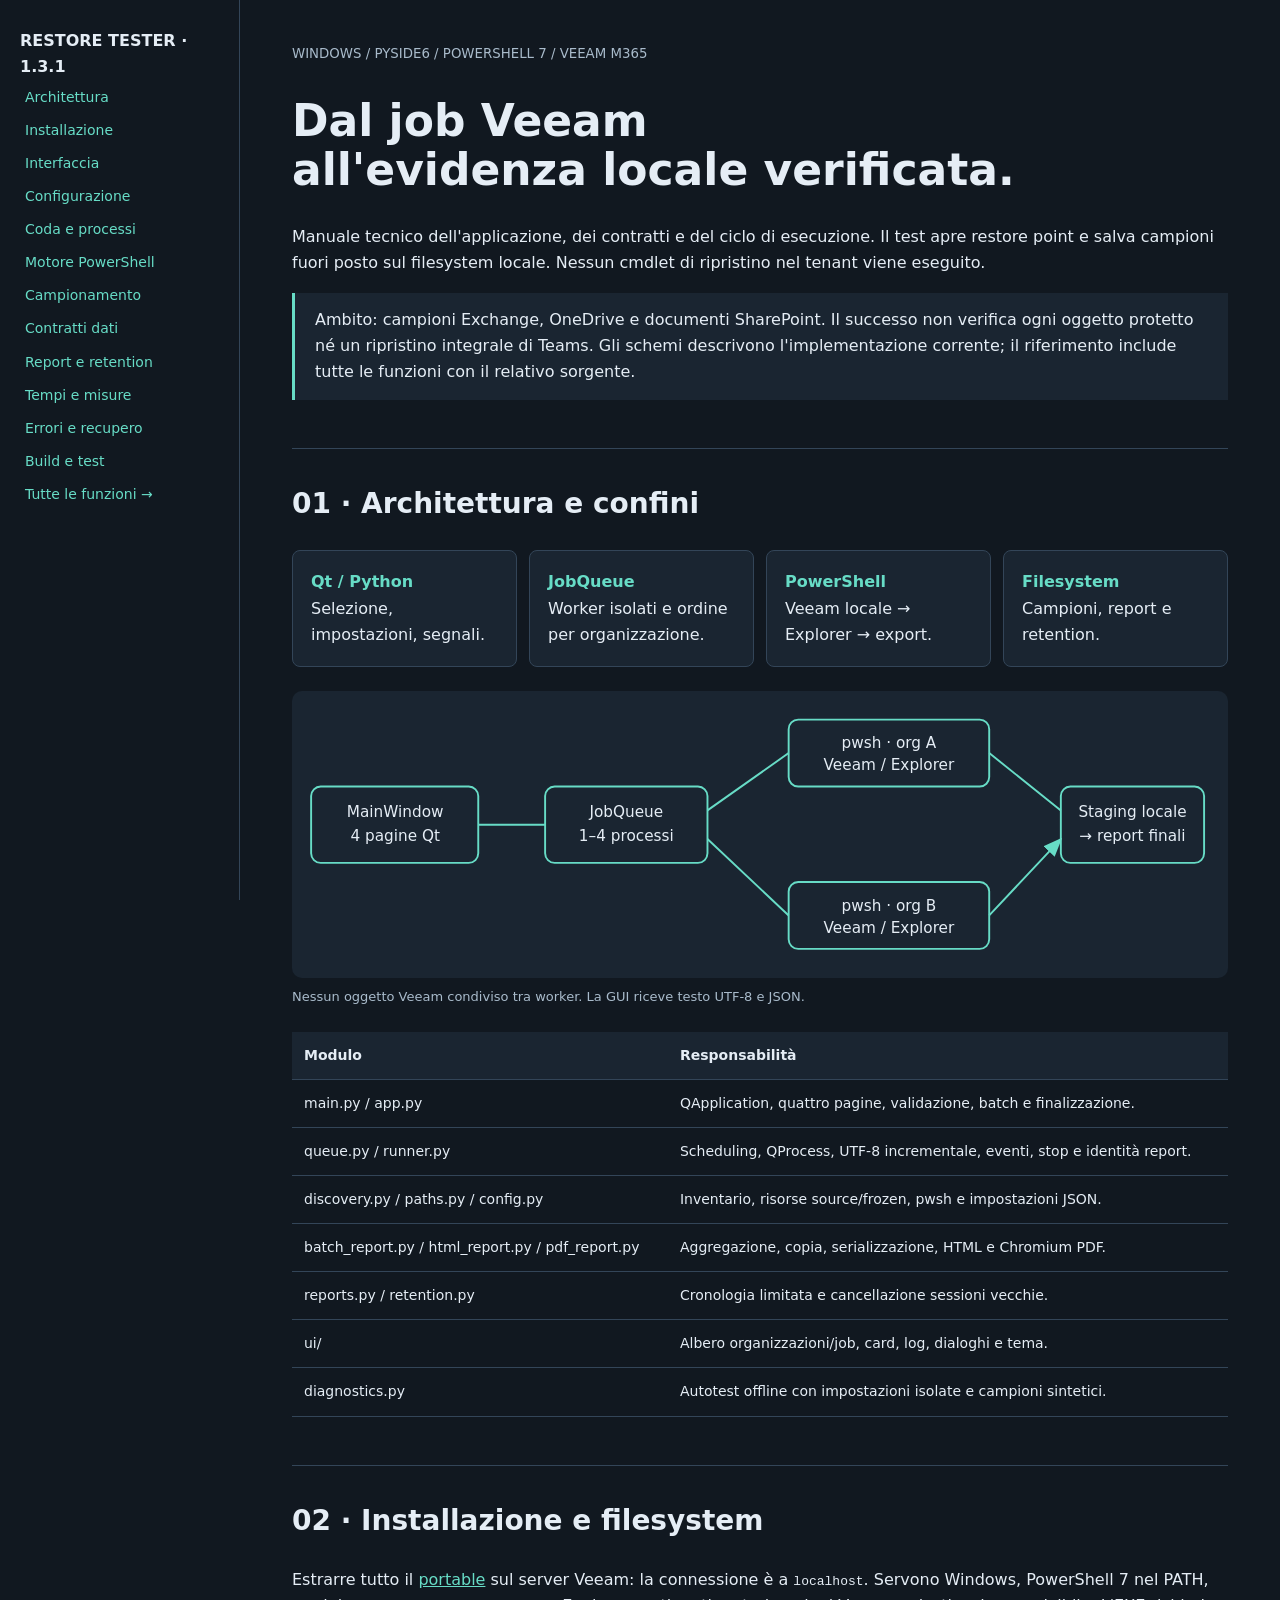
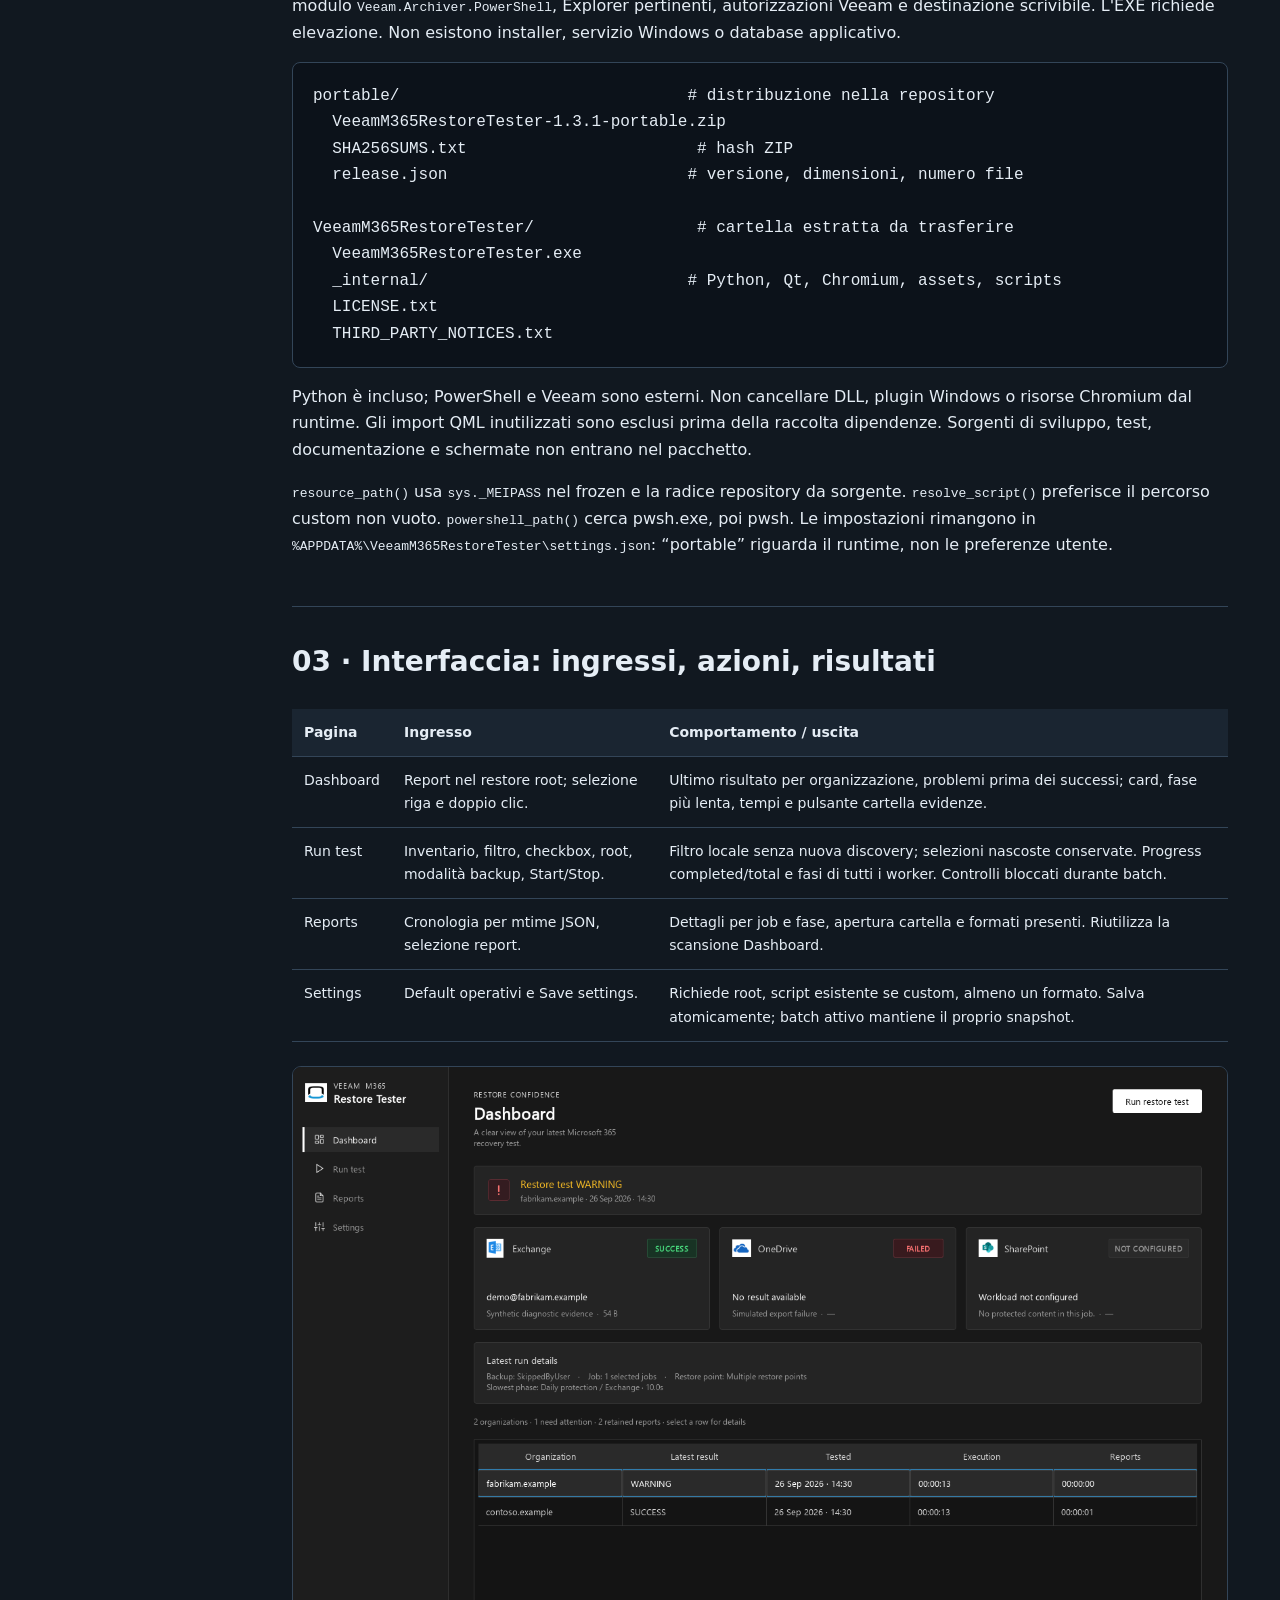
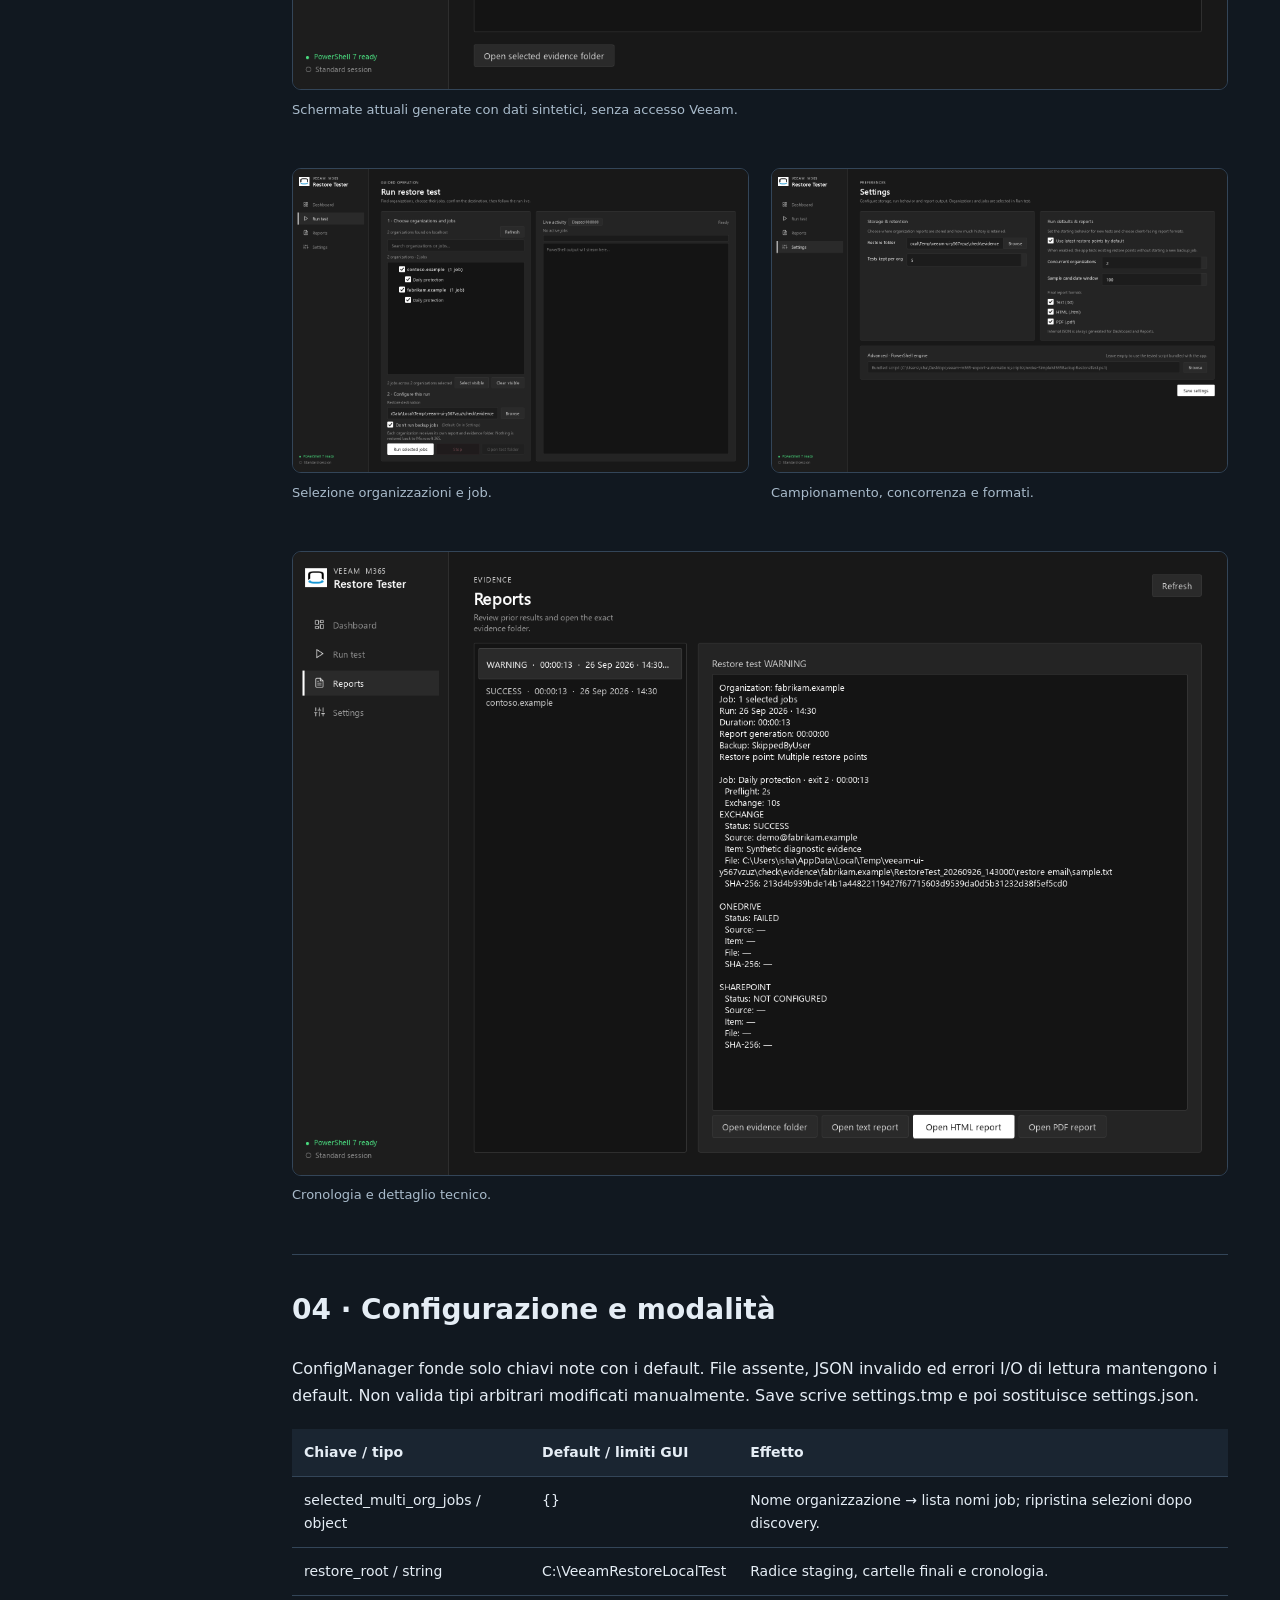
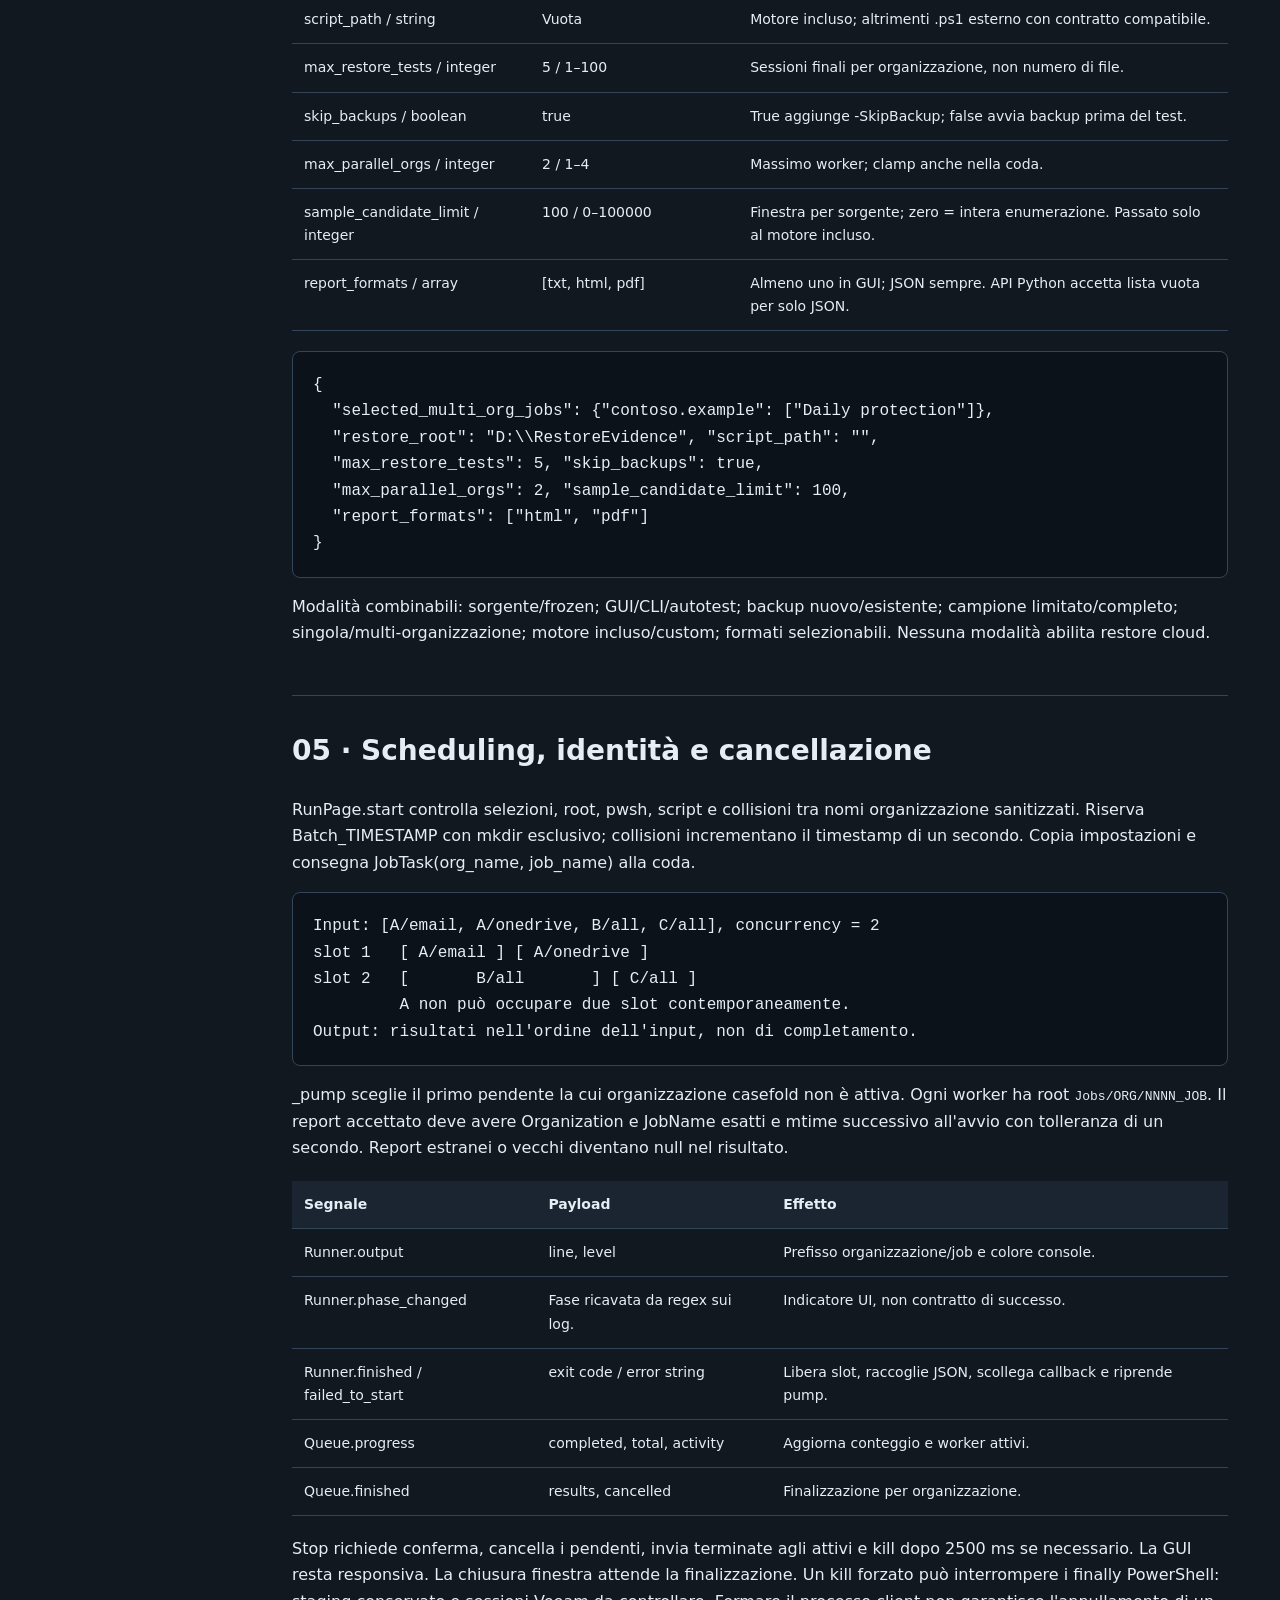
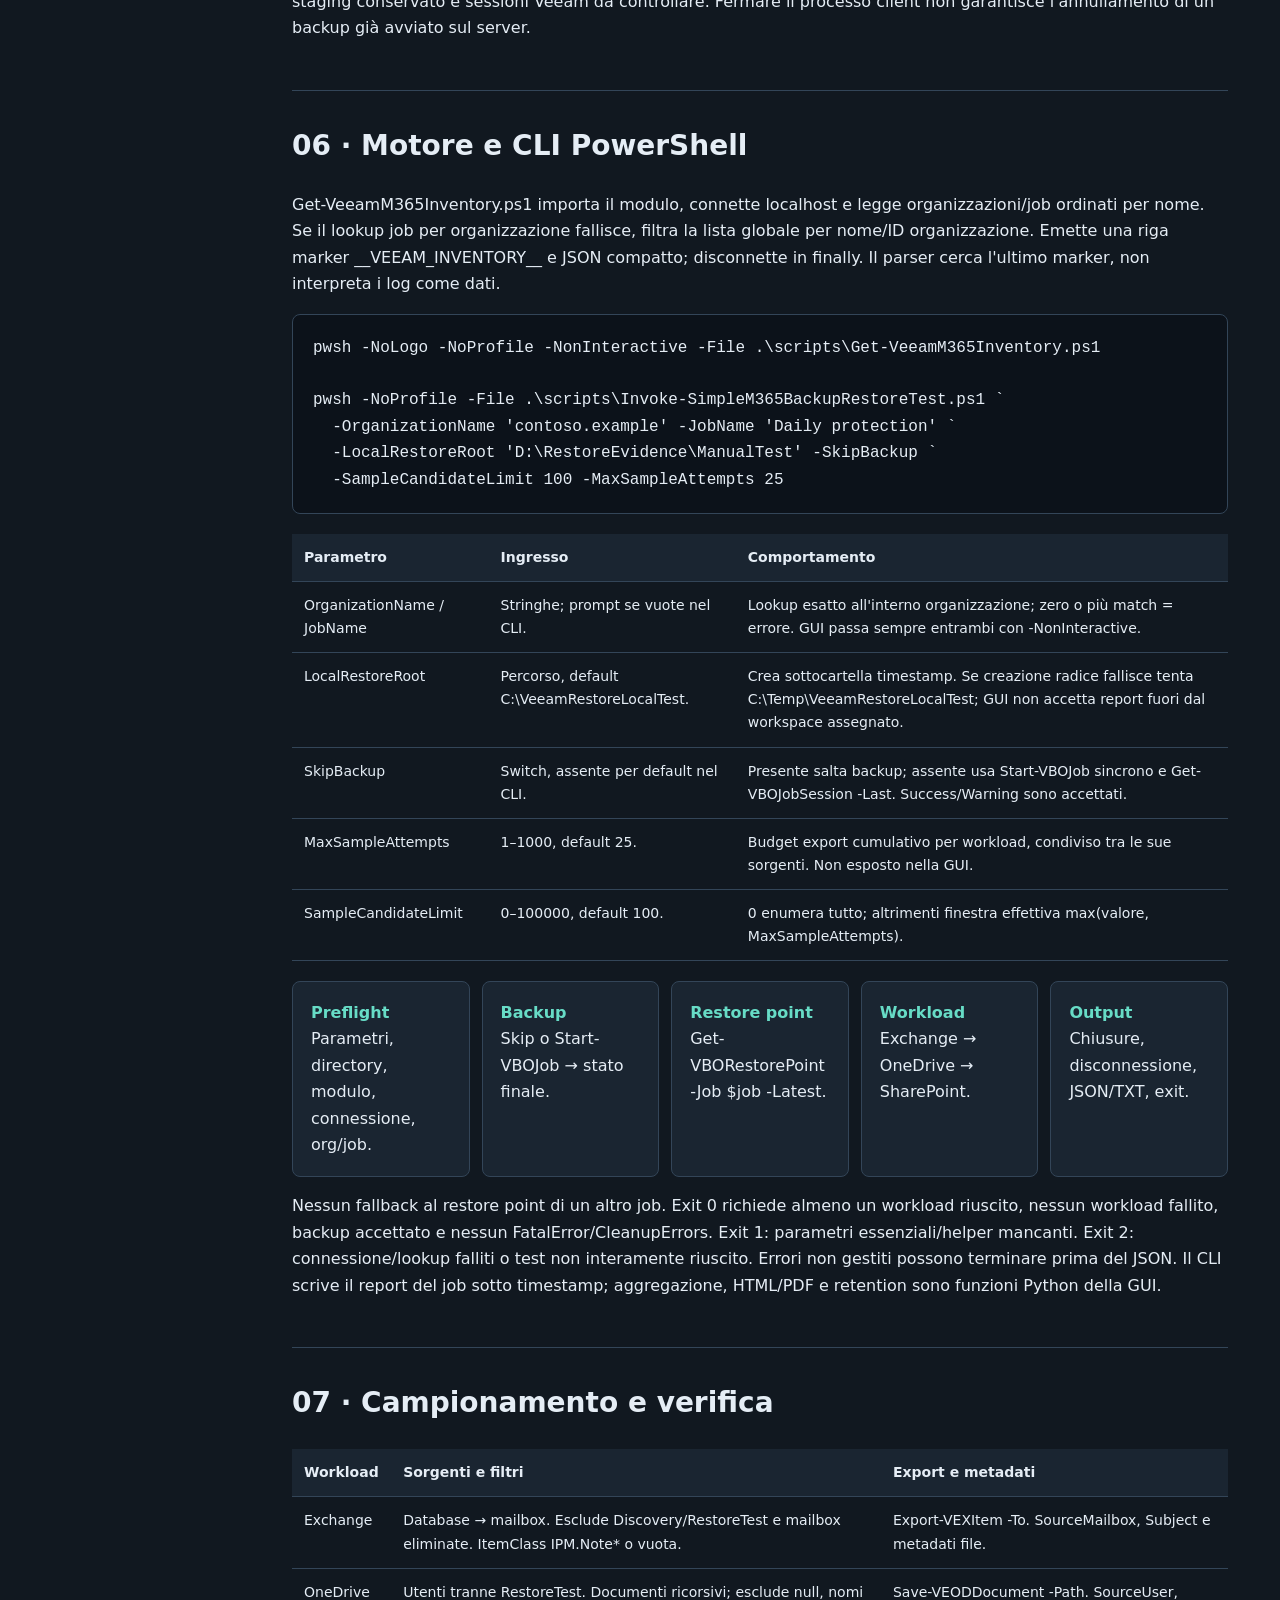
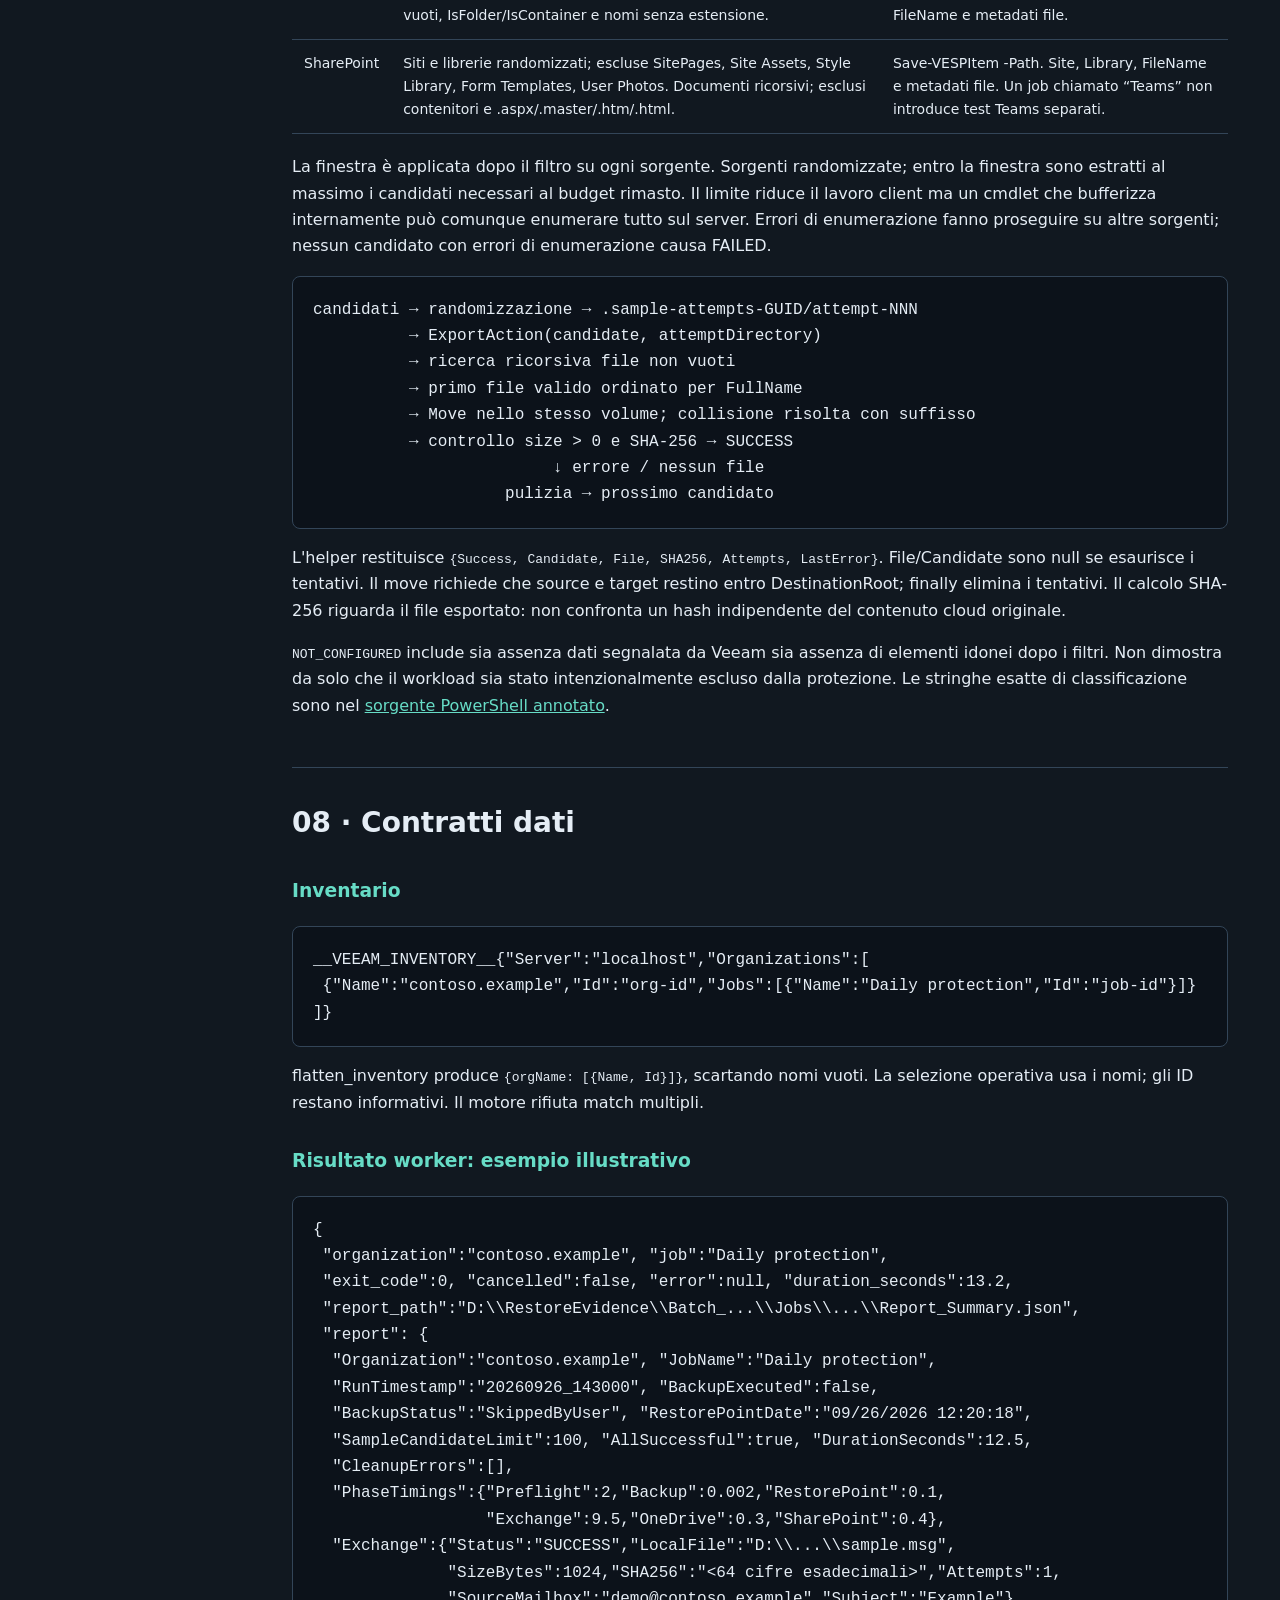
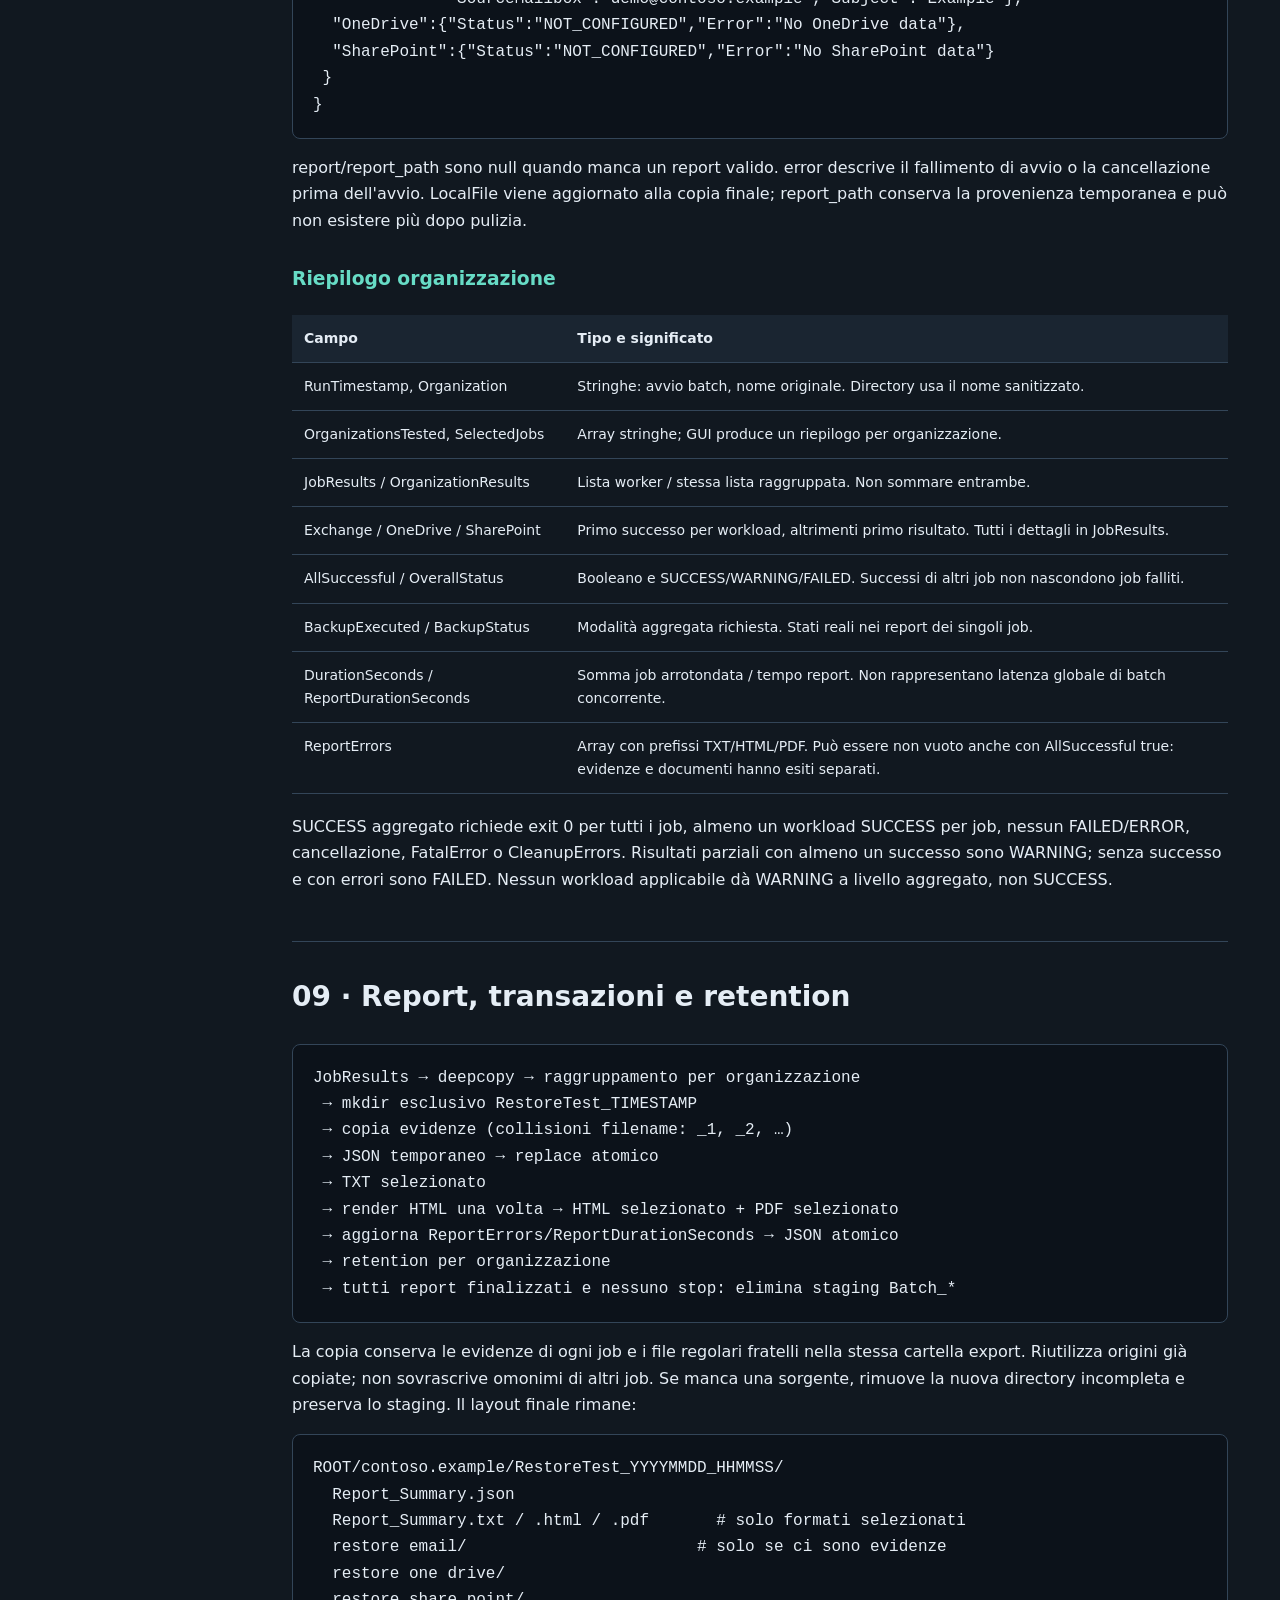
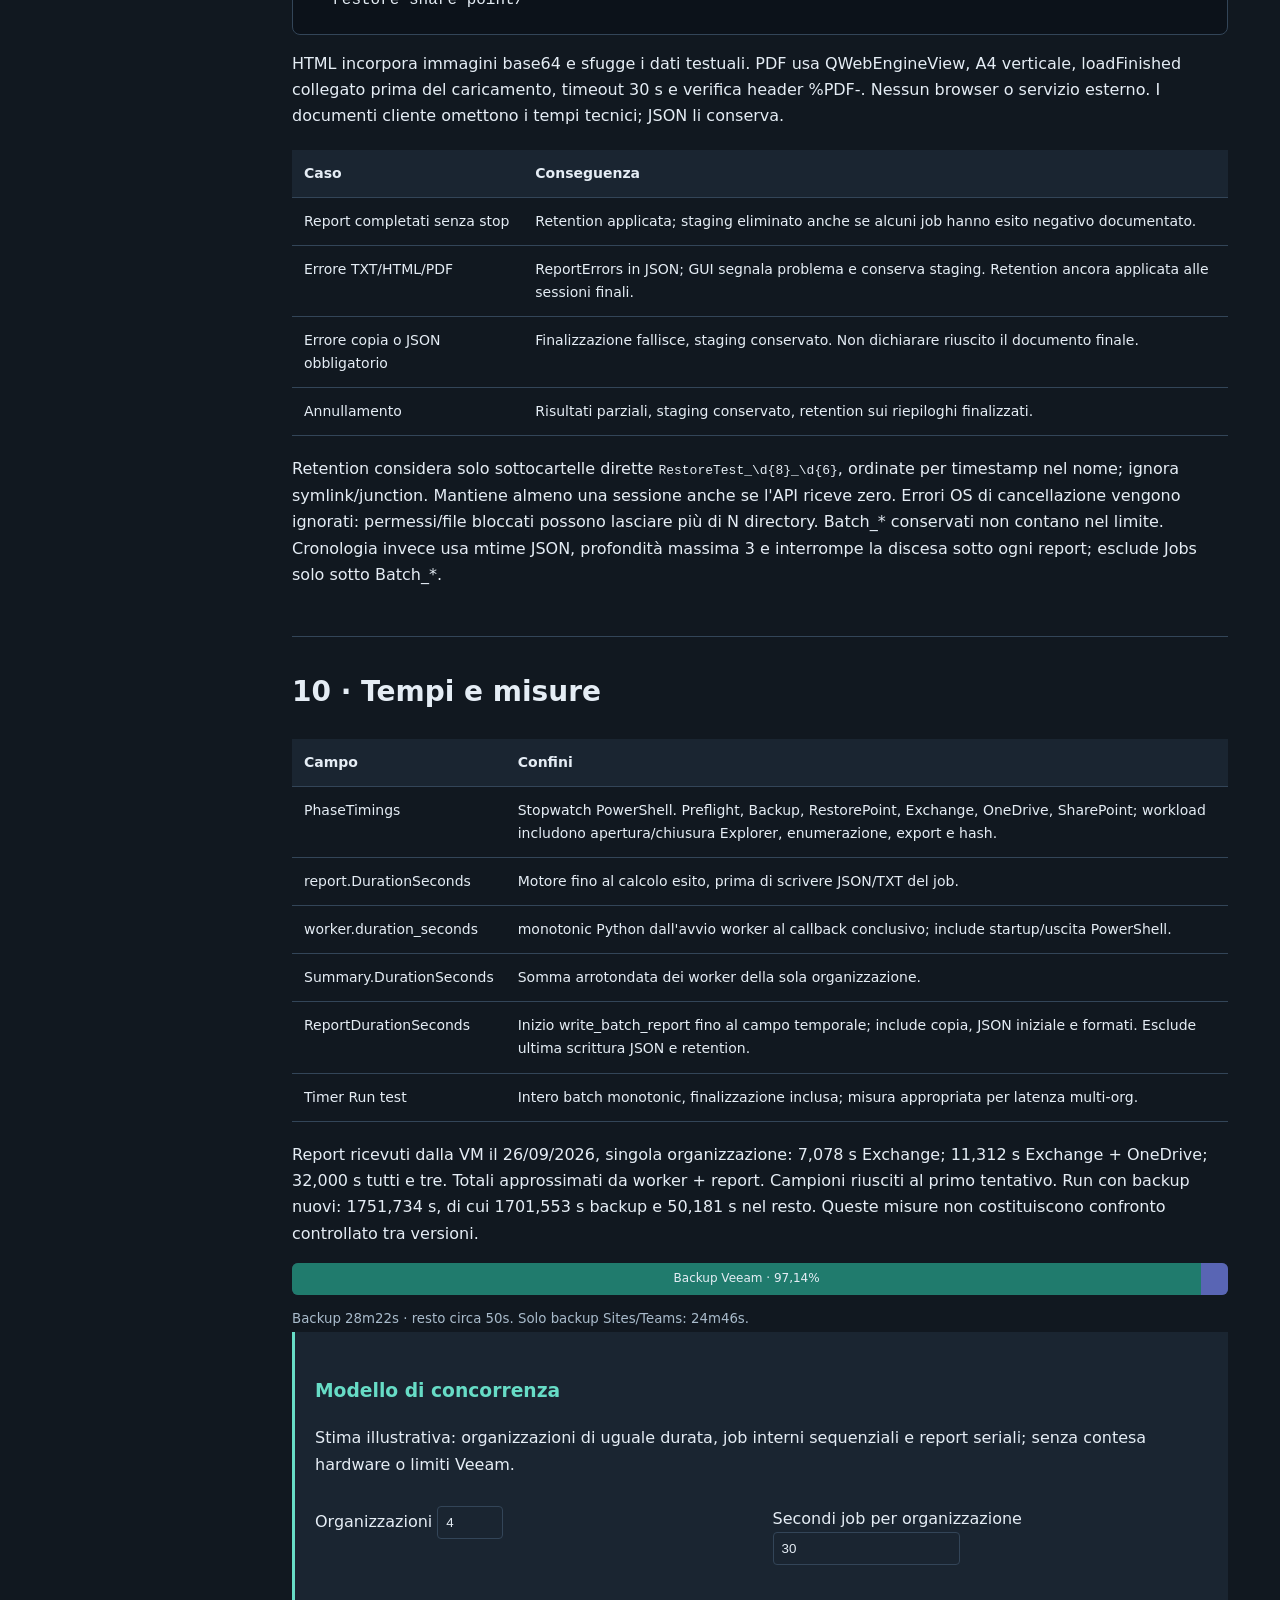
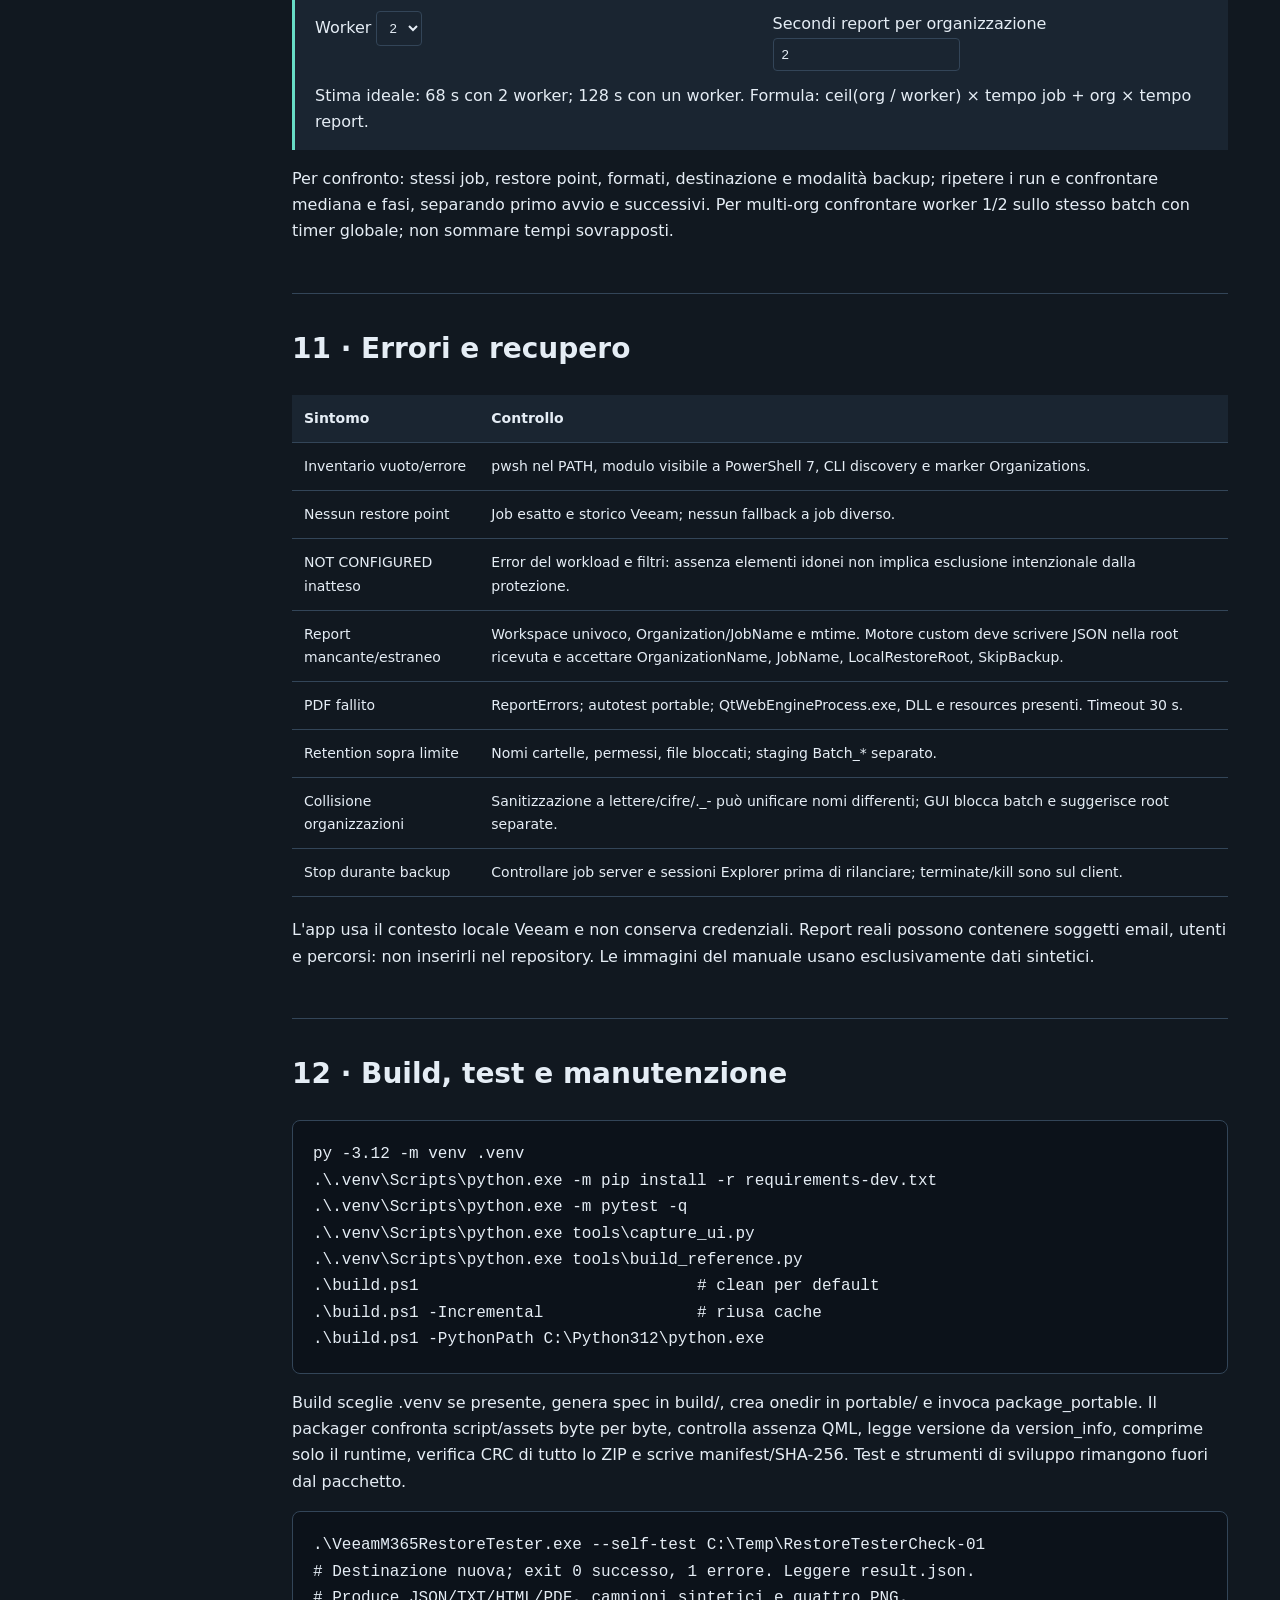
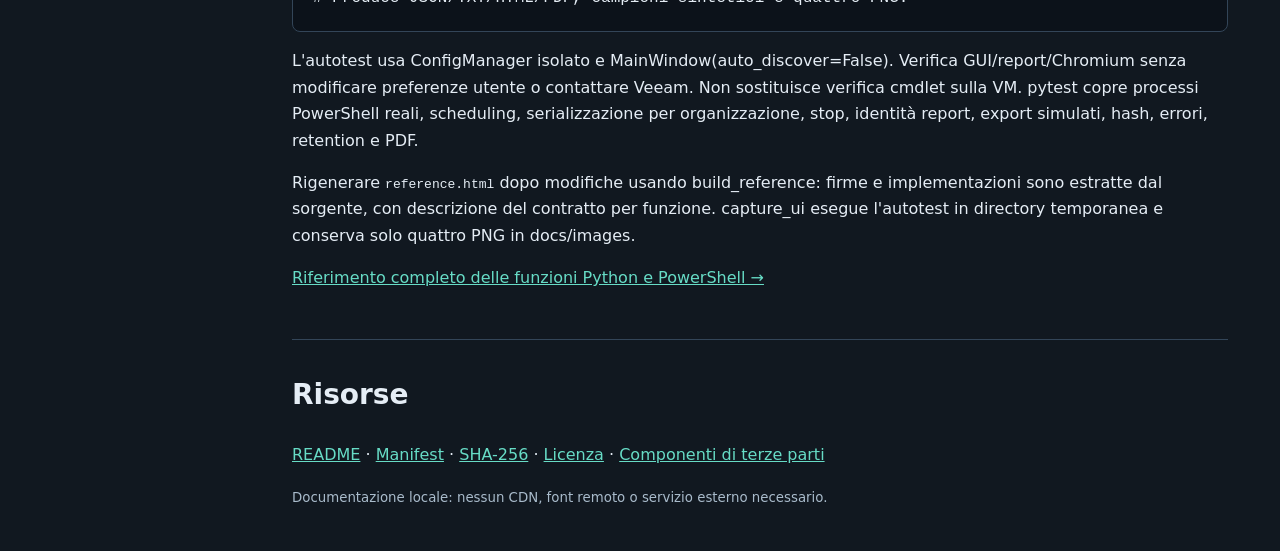
==== commit fa04e1ca: "Release 1.3.1 with lean portable runtime and technical reference" ====
--- a/docs/index.html
+++ b/docs/index.html
@@ -1,813 +1,90 @@
-<!doctype html>
-<html lang="en">
-<head>
-  <meta charset="utf-8">
-  <meta name="viewport" content="width=device-width, initial-scale=1">
-  <meta name="color-scheme" content="light dark">
-  <meta name="description" content="Complete operating, deployment and technical documentation for Veeam M365 Restore Tester 1.2.4.">
-  <title>Veeam M365 Restore Tester · Complete Documentation</title>
-  <style>
-    :root {
-      --bg: #f5f6f8;
-      --surface: #ffffff;
-      --surface-alt: #f0eef9;
-      --text: #1b1d22;
-      --muted: #5f6572;
-      --border: #dfe2e8;
-      --brand: #5c46b8;
-      --brand-strong: #402b9b;
-      --brand-soft: #ebe7fb;
-      --success: #16784b;
-      --warning: #9a5b00;
-      --danger: #b3261e;
-      --info: #1559a5;
-      --code-bg: #17181d;
-      --code-text: #f4f5f7;
-      --shadow: 0 12px 30px rgba(24, 27, 36, .08);
-      --radius: 14px;
-      --sidebar: 292px;
-    }
-    * { box-sizing: border-box; }
-    html { scroll-behavior: smooth; scroll-padding-top: 24px; }
-    body {
-      margin: 0;
-      background: var(--bg);
-      color: var(--text);
-      font: 16px/1.65 "Segoe UI Variable", "Segoe UI", system-ui, sans-serif;
-    }
-    a { color: var(--brand-strong); text-underline-offset: 3px; }
-    a:hover { color: var(--brand); }
-    code, pre { font-family: "Cascadia Code", "SFMono-Regular", Consolas, monospace; }
-    code {
-      padding: .12rem .35rem;
-      border-radius: 5px;
-      background: var(--brand-soft);
-      font-size: .9em;
-    }
-    pre {
-      overflow-x: auto;
-      margin: 1rem 0;
-      padding: 1rem 1.1rem;
-      border-radius: 10px;
-      background: var(--code-bg);
-      color: var(--code-text);
-      font-size: .88rem;
-      line-height: 1.55;
-    }
-    pre code { padding: 0; background: transparent; color: inherit; }
-    h1, h2, h3, h4 { line-height: 1.22; letter-spacing: -.02em; }
-    h1 { margin: .6rem 0 1rem; font-size: clamp(2.35rem, 5vw, 4.5rem); }
-    h2 { margin: 0 0 1.1rem; font-size: clamp(1.7rem, 3vw, 2.25rem); }
-    h3 { margin: 1.75rem 0 .65rem; font-size: 1.28rem; }
-    h4 { margin: 1.35rem 0 .5rem; font-size: 1.05rem; }
-    p, ul, ol { margin: .65rem 0 1rem; }
-    li + li { margin-top: .32rem; }
-    kbd {
-      border: 1px solid var(--border);
-      border-bottom-width: 2px;
-      border-radius: 5px;
-      background: var(--surface);
-      padding: .08rem .35rem;
-      font: .85em "Segoe UI", sans-serif;
-    }
-    .layout { display: grid; grid-template-columns: var(--sidebar) minmax(0, 1fr); min-height: 100vh; }
-    .sidebar {
-      position: sticky;
-      top: 0;
-      height: 100vh;
-      overflow-y: auto;
-      padding: 1.35rem 1rem 2rem;
-      border-right: 1px solid var(--border);
-      background: #15161a;
-      color: #f5f5f7;
-    }
-    .brand { display: flex; align-items: center; gap: .8rem; margin: 0 .5rem 1.25rem; }
-    .brand-mark {
-      display: grid; place-items: center; flex: 0 0 38px; height: 38px;
-      border-radius: 10px; background: linear-gradient(145deg, #806de0, #48319e);
-      font-weight: 800;
-    }
-    .brand strong { display: block; line-height: 1.2; }
-    .brand small { color: #adb0ba; }
-    .sidebar nav > a, .sidebar details a {
-      display: block;
-      padding: .44rem .65rem;
-      border-radius: 7px;
-      color: #d8dae0;
-      text-decoration: none;
-      font-size: .91rem;
-    }
-    .sidebar nav > a:hover, .sidebar details a:hover { background: #292a31; color: white; }
-    .sidebar details { margin: .1rem 0; }
-    .sidebar summary {
-      cursor: pointer; padding: .48rem .65rem; border-radius: 7px;
-      color: white; font-weight: 650; font-size: .92rem;
-    }
-    .sidebar details a { margin-left: .55rem; color: #b9bdc7; font-size: .86rem; }
-    .sidebar-footer {
-      margin: 1.5rem .5rem 0; padding-top: 1rem; border-top: 1px solid #34353c;
-      color: #a7aab4; font-size: .78rem;
-    }
-    main { min-width: 0; }
-    .hero {
-      padding: clamp(3rem, 7vw, 7rem) clamp(1.5rem, 6vw, 6rem) 4rem;
-      background:
-        radial-gradient(circle at 85% 10%, rgba(130, 106, 224, .24), transparent 30%),
-        linear-gradient(135deg, #191a20 0%, #25212f 58%, #302260 100%);
-      color: white;
-    }
-    .eyebrow { color: #bdb0f3; text-transform: uppercase; letter-spacing: .15em; font-size: .76rem; font-weight: 750; }
-    .lede { max-width: 800px; color: #d9d7e2; font-size: 1.14rem; }
-    .hero-meta { display: flex; flex-wrap: wrap; gap: .65rem; margin-top: 1.4rem; }
-    .pill { padding: .36rem .72rem; border: 1px solid #5a5669; border-radius: 999px; color: #e9e7f0; font-size: .82rem; }
-    .hero-actions { display: flex; flex-wrap: wrap; gap: .75rem; margin-top: 1.7rem; }
-    .button {
-      display: inline-block; padding: .7rem 1rem; border-radius: 8px; text-decoration: none;
-      background: #806de0; color: white; font-weight: 700;
-    }
-    .button.secondary { background: transparent; border: 1px solid #7e798c; }
-    .button:hover { color: white; background: #907fe6; }
-    .content { width: min(1120px, calc(100% - 3rem)); margin: 0 auto; padding: 2.5rem 0 6rem; }
-    section {
-      margin: 1.5rem 0;
-      padding: clamp(1.4rem, 3vw, 2.4rem);
-      border: 1px solid var(--border);
-      border-radius: var(--radius);
-      background: var(--surface);
-      box-shadow: var(--shadow);
-    }
-    section section { margin: 1rem 0; padding: 1.25rem; box-shadow: none; background: var(--bg); }
-    .grid { display: grid; grid-template-columns: repeat(2, minmax(0, 1fr)); gap: 1rem; }
-    .grid.three { grid-template-columns: repeat(3, minmax(0, 1fr)); }
-    .card { padding: 1.15rem; border: 1px solid var(--border); border-radius: 10px; background: var(--surface); }
-    .card h3, .card h4 { margin-top: 0; }
-    .card p:last-child { margin-bottom: 0; }
-    .callout { margin: 1rem 0; padding: 1rem 1.15rem; border-left: 4px solid var(--info); border-radius: 6px; background: #edf5ff; }
-    .callout.warning { border-color: var(--warning); background: #fff5df; }
-    .callout.danger { border-color: var(--danger); background: #fff0ef; }
-    .callout.success { border-color: var(--success); background: #eaf8f1; }
-    .callout strong { display: block; margin-bottom: .2rem; }
-    .table-wrap { overflow-x: auto; margin: 1rem 0; }
-    table { width: 100%; border-collapse: collapse; font-size: .92rem; }
-    th, td { padding: .72rem .78rem; border: 1px solid var(--border); text-align: left; vertical-align: top; }
-    th { background: var(--surface-alt); font-weight: 700; }
-    tbody tr:nth-child(even) { background: rgba(110, 86, 207, .035); }
-    .steps { counter-reset: item; list-style: none; padding: 0; }
-    .steps > li { position: relative; min-height: 3rem; padding: 0 0 1.2rem 3.3rem; }
-    .steps > li::before {
-      counter-increment: item; content: counter(item); position: absolute; left: 0; top: -.15rem;
-      width: 2.25rem; height: 2.25rem; display: grid; place-items: center;
-      border-radius: 50%; background: var(--brand); color: white; font-weight: 800;
-    }
-    .steps > li:not(:last-child)::after { content: ""; position: absolute; left: 1.1rem; top: 2.15rem; bottom: -.1rem; width: 2px; background: var(--border); }
-    .flow { display: flex; flex-wrap: wrap; align-items: stretch; gap: .55rem; margin: 1rem 0; }
-    .flow span { flex: 1 1 140px; padding: .7rem; border: 1px solid var(--border); border-radius: 8px; background: var(--surface-alt); text-align: center; font-size: .86rem; font-weight: 650; }
-    .flow b { align-self: center; color: var(--brand); }
-    .tag { display: inline-block; padding: .14rem .5rem; border-radius: 999px; font-size: .76rem; font-weight: 800; letter-spacing: .03em; }
-    .tag.success { color: #075c37; background: #d9f3e7; }
-    .tag.warning { color: #744300; background: #ffebbd; }
-    .tag.failed { color: #8e1711; background: #ffdcd9; }
-    .tag.na { color: #525866; background: #e7e9ed; }
-    .checklist { list-style: none; padding-left: 0; }
-    .checklist li { position: relative; padding-left: 1.7rem; }
-    .checklist li::before { content: "✓"; position: absolute; left: 0; color: var(--success); font-weight: 900; }
-    .muted { color: var(--muted); }
-    .small { font-size: .86rem; }
-    footer { padding: 2rem; text-align: center; color: var(--muted); font-size: .84rem; }
-    @media (max-width: 980px) {
-      .layout { display: block; }
-      .sidebar { position: relative; height: auto; border-right: 0; }
-      .sidebar nav { columns: 2; }
-      .sidebar details { break-inside: avoid; }
-      .grid.three { grid-template-columns: repeat(2, minmax(0, 1fr)); }
-    }
-    @media (max-width: 680px) {
-      .sidebar nav { columns: 1; }
-      .grid, .grid.three { grid-template-columns: 1fr; }
-      .content { width: min(100% - 1.2rem, 1120px); }
-      .hero { padding-left: 1.2rem; padding-right: 1.2rem; }
-      section { padding: 1.1rem; }
-    }
-    @media (prefers-color-scheme: dark) {
-      :root {
-        --bg: #121318; --surface: #1b1c22; --surface-alt: #26232f; --text: #f0f1f4;
-        --muted: #b0b3bd; --border: #363842; --brand: #9988ed; --brand-strong: #b8aafa;
-        --brand-soft: #332d4a; --shadow: 0 12px 30px rgba(0,0,0,.18);
-      }
-      .callout { background: #182a3c; }
-      .callout.warning { background: #382b13; }
-      .callout.danger { background: #3a1e20; }
-      .callout.success { background: #173225; }
-      .tag.success { color: #a4e6c8; background: #17402e; }
-      .tag.warning { color: #ffda8a; background: #4b3510; }
-      .tag.failed { color: #ffb4ae; background: #4a2322; }
-      .tag.na { color: #d2d4dc; background: #3a3c44; }
-    }
-    @media print {
-      :root { --bg: white; --surface: white; --text: black; --muted: #444; --border: #bbb; --shadow: none; }
-      .layout { display: block; }
-      .sidebar, .hero-actions { display: none; }
-      .hero { padding: 1.2cm 0; background: white; color: black; border-bottom: 2px solid #444; }
-      .hero .lede, .hero .eyebrow, .pill { color: black; border-color: #777; }
-      .content { width: 100%; padding: 0; }
-      section { break-inside: avoid-page; margin: .5cm 0; padding: .5cm 0; border: 0; border-radius: 0; }
-      a { color: black; text-decoration: none; }
-      pre { white-space: pre-wrap; }
-    }
-  </style>
-</head>
-<body>
-<div class="layout">
-  <aside class="sidebar" aria-label="Documentation navigation">
-    <div class="brand">
-      <div class="brand-mark">V</div>
-      <div><strong>Restore Tester</strong><small>Documentation · 1.2.4</small></div>
-    </div>
-    <nav>
-      <a href="#overview">Overview</a>
-      <a href="#audience">Choose your path</a>
-      <details open>
-        <summary>Operate</summary>
-        <a href="#prerequisites">Prerequisites</a>
-        <a href="#deployment">Deployment</a>
-        <a href="#first-run">First run</a>
-        <a href="#ui-guide">Interface guide</a>
-        <a href="#multi-job">Multi-job tests</a>
-        <a href="#reports">Reports and evidence</a>
-      </details>
-      <details>
-        <summary>Understand</summary>
-        <a href="#architecture">Architecture</a>
-        <a href="#discovery">Discovery and search</a>
-        <a href="#engine">PowerShell engine</a>
-        <a href="#sampling">Sample validation</a>
-        <a href="#aggregation">Aggregation</a>
-        <a href="#status-model">Status model</a>
-        <a href="#storage">Storage lifecycle</a>
-      </details>
-      <details>
-        <summary>Maintain</summary>
-        <a href="#components">Component reference</a>
-        <a href="#configuration">Configuration</a>
-        <a href="#development">Development</a>
-        <a href="#packaging">Packaging</a>
-        <a href="#testing">Testing</a>
-        <a href="#security">Security</a>
-        <a href="#troubleshooting">Troubleshooting</a>
-        <a href="#limitations">Limits</a>
-        <a href="#sources">Sources</a>
-      </details>
-    </nav>
-    <div class="sidebar-footer">Self-contained HTML · works offline · print-friendly<br>Last updated: 21 September 2026</div>
-  </aside>
+<!doctype html><html lang="it"><head><meta charset="utf-8"><meta name="viewport" content="width=device-width,initial-scale=1"><title>Restore Tester · Manuale tecnico 1.3.1</title><link rel="stylesheet" href="manual.css"></head><body><aside><b>RESTORE TESTER · 1.3.1</b><nav><a href="#architecture">Architettura</a><a href="#install">Installazione</a><a href="#ui">Interfaccia</a><a href="#config">Configurazione</a><a href="#queue">Coda e processi</a><a href="#engine">Motore PowerShell</a><a href="#sampling">Campionamento</a><a href="#contracts">Contratti dati</a><a href="#reports">Report e retention</a><a href="#timings">Tempi e misure</a><a href="#errors">Errori e recupero</a><a href="#development">Build e test</a><a href="reference.html">Tutte le funzioni →</a></nav></aside><main><header><small>WINDOWS / PYSIDE6 / POWERSHELL 7 / VEEAM M365</small><h1>Dal job Veeam<br>all'evidenza locale verificata.</h1><p>Manuale tecnico dell'applicazione, dei contratti e del ciclo di esecuzione. Il test apre restore point e salva campioni fuori posto sul filesystem locale. Nessun cmdlet di ripristino nel tenant viene eseguito.</p><p class="note">Ambito: campioni Exchange, OneDrive e documenti SharePoint. Il successo non verifica ogni oggetto protetto né un ripristino integrale di Teams. Gli schemi descrivono l'implementazione corrente; il riferimento include tutte le funzioni con il relativo sorgente.</p></header>
+<section id="architecture"><h2>01 · Architettura e confini</h2><div class="flow"><div><b>Qt / Python</b>Selezione, impostazioni, segnali.</div><div><b>JobQueue</b>Worker isolati e ordine per organizzazione.</div><div><b>PowerShell</b>Veeam locale → Explorer → export.</div><div><b>Filesystem</b>Campioni, report e retention.</div></div><figure><svg viewBox="0 0 980 300" role="img" aria-label="GUI e coda creano worker PowerShell indipendenti per organizzazione che producono staging locale"><defs><marker id="arrow" markerWidth="10" markerHeight="8" refX="9" refY="4" orient="auto"><path d="M0 0L10 4L0 8" fill="#67dcc6"/></marker></defs><g fill="none" stroke="#67dcc6" stroke-width="2"><rect x="20" y="100" width="175" height="80" rx="10"/><rect x="265" y="100" width="170" height="80" rx="10"/><rect x="520" y="30" width="210" height="70" rx="10"/><rect x="520" y="200" width="210" height="70" rx="10"/><rect x="805" y="100" width="150" height="80" rx="10"/><path d="M195 140H265M435 125L520 65M435 155L520 235M730 65L805 125M730 235L805 155" marker-end="url(#arrow)"/></g><g text-anchor="middle" font-size="16"><text x="108" y="132">MainWindow</text><text x="108" y="157">4 pagine Qt</text><text x="350" y="132">JobQueue</text><text x="350" y="157">1–4 processi</text><text x="625" y="60">pwsh · org A</text><text x="625" y="83">Veeam / Explorer</text><text x="625" y="230">pwsh · org B</text><text x="625" y="253">Veeam / Explorer</text><text x="880" y="132">Staging locale</text><text x="880" y="157">→ report finali</text></g></svg><figcaption>Nessun oggetto Veeam condiviso tra worker. La GUI riceve testo UTF-8 e JSON.</figcaption></figure><table><tr><th>Modulo</th><th>Responsabilità</th></tr><tr><td>main.py / app.py</td><td>QApplication, quattro pagine, validazione, batch e finalizzazione.</td></tr><tr><td>queue.py / runner.py</td><td>Scheduling, QProcess, UTF-8 incrementale, eventi, stop e identità report.</td></tr><tr><td>discovery.py / paths.py / config.py</td><td>Inventario, risorse source/frozen, pwsh e impostazioni JSON.</td></tr><tr><td>batch_report.py / html_report.py / pdf_report.py</td><td>Aggregazione, copia, serializzazione, HTML e Chromium PDF.</td></tr><tr><td>reports.py / retention.py</td><td>Cronologia limitata e cancellazione sessioni vecchie.</td></tr><tr><td>ui/</td><td>Albero organizzazioni/job, card, log, dialoghi e tema.</td></tr><tr><td>diagnostics.py</td><td>Autotest offline con impostazioni isolate e campioni sintetici.</td></tr></table></section>
+<section id="install"><h2>02 · Installazione e filesystem</h2><p>Estrarre tutto il <a href="../portable/README.md">portable</a> sul server Veeam: la connessione è a <code>localhost</code>. Servono Windows, PowerShell 7 nel PATH, modulo <code>Veeam.Archiver.PowerShell</code>, Explorer pertinenti, autorizzazioni Veeam e destinazione scrivibile. L'EXE richiede elevazione. Non esistono installer, servizio Windows o database applicativo.</p><pre>portable/                              # distribuzione nella repository
+  VeeamM365RestoreTester-1.3.1-portable.zip
+  SHA256SUMS.txt                        # hash ZIP
+  release.json                         # versione, dimensioni, numero file
 
-  <main>
-    <header class="hero">
-      <div class="eyebrow">Operator + maintainer manual</div>
-      <h1>Veeam M365<br>Restore Tester</h1>
-      <p class="lede">A complete guide to deploying, operating and maintaining the Windows desktop application that verifies representative Veeam Backup for Microsoft 365 restores through local, non-destructive evidence extraction.</p>
-      <div class="hero-meta">
-        <span class="pill">Version 1.2.4</span>
-        <span class="pill">Windows</span>
-        <span class="pill">Python 3.12 + PySide6</span>
-        <span class="pill">PowerShell 7 + VB365</span>
-      </div>
-      <div class="hero-actions">
-        <a class="button" href="#deployment">Deploy the application</a>
-        <a class="button secondary" href="#architecture">Understand the architecture</a>
-      </div>
-    </header>
+VeeamM365RestoreTester/                 # cartella estratta da trasferire
+  VeeamM365RestoreTester.exe
+  _internal/                           # Python, Qt, Chromium, assets, scripts
+  LICENSE.txt
+  THIRD_PARTY_NOTICES.txt</pre><p>Python è incluso; PowerShell e Veeam sono esterni. Non cancellare DLL, plugin Windows o risorse Chromium dal runtime. Gli import QML inutilizzati sono esclusi prima della raccolta dipendenze. Sorgenti di sviluppo, test, documentazione e schermate non entrano nel pacchetto.</p><p><code>resource_path()</code> usa <code>sys._MEIPASS</code> nel frozen e la radice repository da sorgente. <code>resolve_script()</code> preferisce il percorso custom non vuoto. <code>powershell_path()</code> cerca pwsh.exe, poi pwsh. Le impostazioni rimangono in <code>%APPDATA%\VeeamM365RestoreTester\settings.json</code>: “portable” riguarda il runtime, non le preferenze utente.</p></section>
+<section id="ui"><h2>03 · Interfaccia: ingressi, azioni, risultati</h2><table><tr><th>Pagina</th><th>Ingresso</th><th>Comportamento / uscita</th></tr><tr><td>Dashboard</td><td>Report nel restore root; selezione riga e doppio clic.</td><td>Ultimo risultato per organizzazione, problemi prima dei successi; card, fase più lenta, tempi e pulsante cartella evidenze.</td></tr><tr><td>Run test</td><td>Inventario, filtro, checkbox, root, modalità backup, Start/Stop.</td><td>Filtro locale senza nuova discovery; selezioni nascoste conservate. Progress completed/total e fasi di tutti i worker. Controlli bloccati durante batch.</td></tr><tr><td>Reports</td><td>Cronologia per mtime JSON, selezione report.</td><td>Dettagli per job e fase, apertura cartella e formati presenti. Riutilizza la scansione Dashboard.</td></tr><tr><td>Settings</td><td>Default operativi e Save settings.</td><td>Richiede root, script esistente se custom, almeno un formato. Salva atomicamente; batch attivo mantiene il proprio snapshot.</td></tr></table><figure><img src="images/dashboard.png" alt="Dashboard 1.3.1 con due organizzazioni sintetiche"><figcaption>Schermate attuali generate con dati sintetici, senza accesso Veeam.</figcaption></figure><div class="grid"><figure><img src="images/run.png" alt="Pagina Run test"><figcaption>Selezione organizzazioni e job.</figcaption></figure><figure><img src="images/settings.png" alt="Pagina Settings"><figcaption>Campionamento, concorrenza e formati.</figcaption></figure></div><figure><img src="images/reports.png" alt="Pagina Reports"><figcaption>Cronologia e dettaglio tecnico.</figcaption></figure></section>
+<section id="config"><h2>04 · Configurazione e modalità</h2><p>ConfigManager fonde solo chiavi note con i default. File assente, JSON invalido ed errori I/O di lettura mantengono i default. Non valida tipi arbitrari modificati manualmente. Save scrive settings.tmp e poi sostituisce settings.json.</p><table><tr><th>Chiave / tipo</th><th>Default / limiti GUI</th><th>Effetto</th></tr><tr><td>selected_multi_org_jobs / object</td><td>{}</td><td>Nome organizzazione → lista nomi job; ripristina selezioni dopo discovery.</td></tr><tr><td>restore_root / string</td><td>C:\VeeamRestoreLocalTest</td><td>Radice staging, cartelle finali e cronologia.</td></tr><tr><td>script_path / string</td><td>Vuota</td><td>Motore incluso; altrimenti .ps1 esterno con contratto compatibile.</td></tr><tr><td>max_restore_tests / integer</td><td>5 / 1–100</td><td>Sessioni finali per organizzazione, non numero di file.</td></tr><tr><td>skip_backups / boolean</td><td>true</td><td>True aggiunge -SkipBackup; false avvia backup prima del test.</td></tr><tr><td>max_parallel_orgs / integer</td><td>2 / 1–4</td><td>Massimo worker; clamp anche nella coda.</td></tr><tr><td>sample_candidate_limit / integer</td><td>100 / 0–100000</td><td>Finestra per sorgente; zero = intera enumerazione. Passato solo al motore incluso.</td></tr><tr><td>report_formats / array</td><td>[txt, html, pdf]</td><td>Almeno uno in GUI; JSON sempre. API Python accetta lista vuota per solo JSON.</td></tr></table><pre>{
+  "selected_multi_org_jobs": {"contoso.example": ["Daily protection"]},
+  "restore_root": "D:\\RestoreEvidence", "script_path": "",
+  "max_restore_tests": 5, "skip_backups": true,
+  "max_parallel_orgs": 2, "sample_candidate_limit": 100,
+  "report_formats": ["html", "pdf"]
+}</pre><p>Modalità combinabili: sorgente/frozen; GUI/CLI/autotest; backup nuovo/esistente; campione limitato/completo; singola/multi-organizzazione; motore incluso/custom; formati selezionabili. Nessuna modalità abilita restore cloud.</p></section>
+<section id="queue"><h2>05 · Scheduling, identità e cancellazione</h2><p>RunPage.start controlla selezioni, root, pwsh, script e collisioni tra nomi organizzazione sanitizzati. Riserva Batch_TIMESTAMP con mkdir esclusivo; collisioni incrementano il timestamp di un secondo. Copia impostazioni e consegna JobTask(org_name, job_name) alla coda.</p><pre>Input: [A/email, A/onedrive, B/all, C/all], concurrency = 2
+slot 1   [ A/email ] [ A/onedrive ]
+slot 2   [       B/all       ] [ C/all ]
+         A non può occupare due slot contemporaneamente.
+Output: risultati nell'ordine dell'input, non di completamento.</pre><p>_pump sceglie il primo pendente la cui organizzazione casefold non è attiva. Ogni worker ha root <code>Jobs/ORG/NNNN_JOB</code>. Il report accettato deve avere Organization e JobName esatti e mtime successivo all'avvio con tolleranza di un secondo. Report estranei o vecchi diventano null nel risultato.</p><table><tr><th>Segnale</th><th>Payload</th><th>Effetto</th></tr><tr><td>Runner.output</td><td>line, level</td><td>Prefisso organizzazione/job e colore console.</td></tr><tr><td>Runner.phase_changed</td><td>Fase ricavata da regex sui log.</td><td>Indicatore UI, non contratto di successo.</td></tr><tr><td>Runner.finished / failed_to_start</td><td>exit code / error string</td><td>Libera slot, raccoglie JSON, scollega callback e riprende pump.</td></tr><tr><td>Queue.progress</td><td>completed, total, activity</td><td>Aggiorna conteggio e worker attivi.</td></tr><tr><td>Queue.finished</td><td>results, cancelled</td><td>Finalizzazione per organizzazione.</td></tr></table><p>Stop richiede conferma, cancella i pendenti, invia terminate agli attivi e kill dopo 2500 ms se necessario. La GUI resta responsiva. La chiusura finestra attende la finalizzazione. Un kill forzato può interrompere i finally PowerShell: staging conservato e sessioni Veeam da controllare. Fermare il processo client non garantisce l'annullamento di un backup già avviato sul server.</p></section>
+<section id="engine"><h2>06 · Motore e CLI PowerShell</h2><p>Get-VeeamM365Inventory.ps1 importa il modulo, connette localhost e legge organizzazioni/job ordinati per nome. Se il lookup job per organizzazione fallisce, filtra la lista globale per nome/ID organizzazione. Emette una riga marker __VEEAM_INVENTORY__ e JSON compatto; disconnette in finally. Il parser cerca l'ultimo marker, non interpreta i log come dati.</p><pre>pwsh -NoLogo -NoProfile -NonInteractive -File .\scripts\Get-VeeamM365Inventory.ps1
 
-    <div class="content">
-      <section id="overview">
-        <div class="eyebrow">Purpose</div>
-        <h2>What the application does</h2>
-        <p>Veeam M365 Restore Tester turns a repeatable backup-restore verification script into an operator-friendly desktop workflow. It connects to the Veeam Backup for Microsoft 365 service installed on the same machine, discovers organizations and jobs, lets the operator queue one or many tests, and restores representative Exchange, OneDrive and SharePoint items to local storage.</p>
-        <p>A file is accepted as evidence only after it exists, is larger than zero bytes and can be hashed with SHA-256. The application then groups job outcomes by organization and writes an internal JSON record plus the selected client-facing documents.</p>
-        <div class="grid three">
-          <div class="card"><h3>Non-destructive</h3><p>Samples are exported locally. Nothing is restored into Microsoft 365 and tenant content is not modified.</p></div>
-          <div class="card"><h3>Evidence-oriented</h3><p>Every accepted sample has file metadata and a SHA-256 hash, with structured job and workload outcomes.</p></div>
-          <div class="card"><h3>Multi-job</h3><p>Selected organization/job pairs are isolated and processed sequentially, then summarized per organization.</p></div>
-        </div>
-        <div class="callout warning">
-          <strong>Interpret the result correctly</strong>
-          This is a representative sampling test, not an exhaustive restore of every protected item. A successful result demonstrates that selected content could be opened and exported from the tested restore point under the conditions of that run.
-        </div>
-      </section>
-
-      <section id="audience">
-        <div class="eyebrow">Navigation</div>
-        <h2>Choose the path that matches your task</h2>
-        <div class="grid">
-          <div class="card"><h3>Operator</h3><p>Read <a href="#prerequisites">Prerequisites</a>, <a href="#deployment">Deployment</a>, <a href="#first-run">First run</a> and <a href="#reports">Reports</a>. Use Troubleshooting when a run does not behave as expected.</p></div>
-          <div class="card"><h3>System administrator</h3><p>Focus on deployment validation, UAC, PowerShell/Veeam availability, storage permissions, configuration, evidence protection and retention.</p></div>
-          <div class="card"><h3>Developer or maintainer</h3><p>Start with Architecture, Component reference, data/status contracts, Development, Packaging and Testing.</p></div>
-          <div class="card"><h3>Auditor or customer</h3><p>Review What the application does, sample validation, status semantics, report boundaries and security/privacy considerations.</p></div>
-        </div>
-      </section>
-
-      <section id="prerequisites">
-        <div class="eyebrow">Before installation</div>
-        <h2>Prerequisites</h2>
-        <p>The application is not a remote SaaS console. It is designed to run in the Windows environment where the Veeam PowerShell module and Explorer components can operate against the local VB365 service.</p>
-        <div class="table-wrap"><table>
-          <thead><tr><th>Requirement</th><th>Required for</th><th>How to validate</th></tr></thead>
-          <tbody>
-            <tr><td>Windows 10/11 or Windows Server 2016+</td><td>Desktop application, Qt and Veeam tools.</td><td>Run <code>winver</code>.</td></tr>
-            <tr><td>Veeam Backup for Microsoft 365 8.x/8.6</td><td>Organizations, jobs, restore points and sessions.</td><td>Open the Veeam console and confirm the local server is healthy.</td></tr>
-            <tr><td>Veeam PowerShell module</td><td><code>Get-VBOOrganization</code>, <code>Get-VBOJob</code>, backup and restore point cmdlets.</td><td><code>Get-Module -ListAvailable Veeam.Archiver.PowerShell</code></td></tr>
-            <tr><td>Relevant Veeam Explorers</td><td>Exchange, OneDrive and SharePoint restore sessions.</td><td>Confirm their cmdlets are available after importing the module.</td></tr>
-            <tr><td>PowerShell 7 in <code>PATH</code></td><td>All child automation.</td><td><code>pwsh.exe --version</code></td></tr>
-            <tr><td>Administrator approval</td><td>The packaged executable requests elevation at startup.</td><td>Start the executable and approve UAC.</td></tr>
-            <tr><td>Writable local restore root</td><td>Temporary exports, final evidence and reports.</td><td>Create/delete a test file under the chosen root as the operating account.</td></tr>
-            <tr><td>Enough local disk space</td><td>Restored samples and temporary job output.</td><td>Size depends on selected samples/jobs; monitor the volume before large batches.</td></tr>
-          </tbody>
-        </table></div>
-        <div class="callout"><strong>Python is not a target-machine prerequisite</strong>The portable folder includes Python, PySide6, Qt and the PDF rendering runtime. Python 3.12 is needed only when running or building from source.</div>
-      </section>
-
-      <section id="deployment">
-        <div class="eyebrow">Step-by-step</div>
-        <h2>Deploy on a Veeam machine</h2>
-        <ol class="steps">
-          <li><strong>Obtain a trusted package.</strong><br>Clone/download the repository or receive the portable folder from your controlled build process. When using the tracked executable from Git, Git LFS must materialize the real binary rather than a pointer.</li>
-          <li><strong>Keep the portable folder intact.</strong><br>The recommended fast-start distributable consists of <code>VeeamM365RestoreTester.exe</code> and its adjacent <code>_internal</code> directory. ZIP and transfer the whole directory. The repository's compatibility one-file EXE is standalone but starts more slowly.</li>
-          <li><strong>Place it in a stable local directory.</strong><br>Do not run directly from inside a ZIP or a transient email/download preview. A locally extracted folder also avoids network-zone and performance issues.</li>
-          <li><strong>Verify integrity.</strong><br>Calculate SHA-256 and compare it with the release value from the repository or your organization's release record.</li>
-          <li><strong>Validate PowerShell and Veeam.</strong><br>Open PowerShell 7 and run the checks below before launching the GUI.</li>
-          <li><strong>Start the executable.</strong><br>Approve the UAC prompt. The application should show “PowerShell 7 ready” and “Administrator” in its shell status area.</li>
-          <li><strong>Confirm inventory.</strong><br>The Run test page should display organizations and their jobs. If it does not, use the troubleshooting entries for discovery/module/connection failures.</li>
-          <li><strong>Run a controlled acceptance test.</strong><br>Begin with one known test job and <em>Don't run backup jobs</em> enabled. Verify the JSON, an enabled client report and the evidence folder before expanding use.</li>
-        </ol>
-        <pre><code># Runtime prerequisites
-pwsh.exe --version
-pwsh.exe -NoProfile -Command "Get-Module -ListAvailable Veeam.Archiver.PowerShell"
-
-# Verify the packaged launcher
-Get-FileHash .\VeeamM365RestoreTester.exe -Algorithm SHA256</code></pre>
-        <div class="callout danger"><strong>Do not distribute the EXE by itself</strong>The small launcher depends on DLLs, Python modules, Qt plugins, Chromium/WebEngine helpers, scripts and assets stored in <code>_internal</code>. If the folder is missing or incomplete, startup or PDF rendering will fail.</div>
-      </section>
-
-      <section id="first-run">
-        <div class="eyebrow">Operator workflow</div>
-        <h2>Run the first restore verification</h2>
-        <ol class="steps">
-          <li><strong>Open Run test.</strong> Wait for the read-only organization/job inventory. Refresh only when Veeam configuration changed or discovery previously failed.</li>
-          <li><strong>Find and select jobs.</strong> Type any part of an organization or job name. Check individual jobs, a whole organization, or use <em>Select visible</em>.</li>
-          <li><strong>Review the selection summary.</strong> Search can hide checked rows, so confirm the total selected job/organization count before running.</li>
-          <li><strong>Choose the restore root.</strong> The default is <code>C:\VeeamRestoreLocalTest</code>. Use a local volume with suitable capacity and access controls.</li>
-          <li><strong>Choose backup behavior.</strong> Keep <em>Don't run backup jobs</em> checked for a faster test of existing restore points. Clear it only when you intend to execute every selected backup job first.</li>
-          <li><strong>Start the queue.</strong> The setup controls become read-only during execution. Watch current job, phase, elapsed time and live log.</li>
-          <li><strong>Review completion.</strong> Inspect overall status and each workload. Open the final organization directory and confirm requested report formats.</li>
-        </ol>
-        <div class="callout warning"><strong>Backup mode changes real Veeam state</strong>Discovery and restore extraction are read-only relative to tenant data, but clearing <em>Don't run backup jobs</em> calls <code>Start-VBOJob</code> for each selected job.</div>
-      </section>
-
-      <section id="ui-guide">
-        <div class="eyebrow">Interface reference</div>
-        <h2>What each page does</h2>
-        <div class="grid">
-          <div class="card"><h3>Dashboard</h3><p>Shows the newest accepted final JSON report, aggregate outcome and representative Exchange/OneDrive/SharePoint details. It is a summary surface, not a test configuration page.</p></div>
-          <div class="card"><h3>Run test</h3><p>The primary operating page. It owns discovery, search, selection, restore root, backup behavior, queue controls, phase, timer and live output.</p></div>
-          <div class="card"><h3>Reports</h3><p>Scans final report folders, lists history by modification time, displays English outcomes and internal duration, and opens final folders or available TXT/HTML/PDF documents.</p></div>
-          <div class="card"><h3>Settings</h3><p>Stores operational defaults: restore root, per-organization retention, default use of existing restore points, report formats and an advanced custom script path.</p></div>
-        </div>
-        <h3>Run test search behavior</h3>
-        <ul>
-          <li>Matching is case-insensitive and uses Unicode-aware <code>casefold()</code>.</li>
-          <li>If the organization name matches, all jobs beneath it remain visible.</li>
-          <li>If only job names match, the parent organization plus matching jobs are visible.</li>
-          <li>Filtering does not reconnect to Veeam, rebuild the tree or change checks.</li>
-          <li><em>Select visible</em>/<em>Clear visible</em> modify only visible job rows; hidden selections remain selected.</li>
-          <li>Clearing the query restores all inventory rows and preserved state.</li>
-        </ul>
-      </section>
-
-      <section id="multi-job">
-        <div class="eyebrow">Execution semantics</div>
-        <h2>Multi-organization and multi-job tests</h2>
-        <p>Checked rows are flattened into ordered <code>PendingJob(org_name, job_name)</code> records. The queue is serial: after one PowerShell child exits, its result is collected and the next child begins. The application never runs two selected Veeam restore tests concurrently.</p>
-        <div class="flow" aria-label="Multi-job flow">
-          <span>Checked tree</span><b>→</b><span>PendingJob queue</span><b>→</b><span>One QProcess</span><b>→</b><span>Collect result</span><b>→</b><span>Next job</span><b>→</b><span>Group by org</span>
-        </div>
-        <h3>Isolation rules</h3>
-        <ul>
-          <li>Each pair receives <code>Batch_&lt;timestamp&gt;\Jobs\&lt;safe-org&gt;\&lt;safe-job&gt;</code>.</li>
-          <li>Organization and job names are passed as separate process arguments.</li>
-          <li>A discovered report is accepted only when its job name matches and it was produced after that job started.</li>
-          <li>Completed records retain organization, job, exit code, report path, parsed report and measured seconds.</li>
-          <li>Final aggregation partitions completed records by organization before creating client output.</li>
-        </ul>
-        <h3>Why execution is sequential</h3>
-        <p>Veeam backup jobs and Explorer restore sessions can consume significant local resources. Serial processing avoids session contention, prevents interleaved evidence, simplifies interruption and makes the live log attributable to exactly one queue item. The trade-off is elapsed time: a batch duration is approximately the sum of its job durations plus reporting overhead.</p>
-        <h3>Stop behavior</h3>
-        <p>Stop requires confirmation. Pending items are cleared, the active PowerShell process receives a terminate request, and the app waits up to 2.5 seconds before forcing a kill. Already generated temporary files may remain if a run is interrupted; they are not presented as a completed final report unless final aggregation succeeds.</p>
-      </section>
-
-      <section id="reports">
-        <div class="eyebrow">Evidence</div>
-        <h2>Reports and output</h2>
-        <div class="table-wrap"><table>
-          <thead><tr><th>Artifact</th><th>Audience</th><th>Behavior</th></tr></thead>
-          <tbody>
-            <tr><td><code>Report_Summary.json</code></td><td>Application, operations, audit automation</td><td>Always generated. Source of truth for Dashboard/Reports; contains detailed job records and <code>DurationSeconds</code>.</td></tr>
-            <tr><td><code>Report_Summary.txt</code></td><td>Operator/client</td><td>Optional concise human-readable outcome and per-job list.</td></tr>
-            <tr><td><code>Report_Summary.html</code></td><td>Client/management</td><td>Optional branded, self-contained document with embedded images and CSS.</td></tr>
-            <tr><td><code>Report_Summary.pdf</code></td><td>Client/archival</td><td>Optional A4 rendering of the client model through bundled Qt WebEngine/Chromium.</td></tr>
-            <tr><td>Workload folders</td><td>Technical validation</td><td>Contain copied representative evidence when a usable sample exists.</td></tr>
-          </tbody>
-        </table></div>
-        <p>The internal/client boundary is explicit: Python deep-copies the final model and removes <code>DurationSeconds</code> before TXT/HTML/PDF generation. Duration remains in JSON and the Reports UI, as requested, without appearing in the final client document.</p>
-        <h3>Default final layout</h3>
-        <pre><code>C:\VeeamRestoreLocalTest\
-└── contoso.onmicrosoft.com\
-    └── RestoreTest_20260921_112629\
-        ├── Report_Summary.json
-        ├── Report_Summary.txt
-        ├── Report_Summary.html
-        ├── Report_Summary.pdf
-        ├── restore email\
-        ├── restore one drive\
-        └── restore share point\</code></pre>
-        <div class="callout"><strong>Report history is filesystem-backed</strong>The Reports page rescans <code>Report_Summary.json</code> below the configured root. Moving or deleting a final directory removes it from that history; copying a valid final directory under the root can make it visible.</div>
-      </section>
-
-      <section id="architecture">
-        <div class="eyebrow">Technical design</div>
-        <h2>Architecture and process boundaries</h2>
-        <p>The design separates user interaction, orchestration and Veeam-specific automation. Python never imports the Veeam module. PowerShell never owns the desktop interface or final cross-job history.</p>
-        <pre><code>Operator
-  │
-  ▼
-MainWindow / RunPage ───────────────────────────────────────────┐
-  │                                                            │
-  ├── InventoryDiscovery (QProcess)                             │
-  │       └── Get-VeeamM365Inventory.ps1 ──► local VB365       │
-  │                                                            │
-  ├── PowerShellRunner (QProcess, one job at a time)            │
-  │       └── Invoke-SimpleM365BackupRestoreTest.ps1            │
-  │              ├── backup/restore cmdlets                    │
-  │              └── RestoreSampleHelpers.ps1                  │
-  │                                                            │
-  └── batch_report / reports / retention / HTML / PDF ◄────────┘</code></pre>
-        <div class="grid three">
-          <div class="card"><h3>UI layer</h3><p><code>app.py</code> and <code>ui/</code> render state and collect user intent. They do not call Veeam cmdlets directly.</p></div>
-          <div class="card"><h3>Core layer</h3><p><code>core/</code> owns process adapters, paths, configuration, aggregation, reports and retention.</p></div>
-          <div class="card"><h3>Automation layer</h3><p><code>scripts/</code> owns local Veeam discovery, backup and workload-specific extraction.</p></div>
-        </div>
-        <h3>Responsiveness</h3>
-        <p>Both discovery and job execution use Qt <code>QProcess</code>. Qt signals deliver output and completion back to the event loop; the main UI thread is not blocked waiting for PowerShell. The elapsed clock uses a monotonic source so system clock adjustments cannot make a run duration move backward or jump.</p>
-        <h3>Resource resolution</h3>
-        <p><code>core.paths.resource_path()</code> selects the source repository root during development or PyInstaller's runtime resource root when packaged. Unless Settings specifies a trusted custom engine, the canonical embedded script is resolved from <code>scripts/</code>.</p>
-      </section>
-
-      <section id="discovery">
-        <div class="eyebrow">Inventory</div>
-        <h2>Discovery, parsing and search</h2>
-        <ol>
-          <li><code>InventoryDiscovery</code> starts PowerShell 7 with no profile and the bundled inventory script.</li>
-          <li>The script verifies/imports <code>Veeam.Archiver.PowerShell</code>, connects to <code>localhost</code> and enumerates sorted organizations.</li>
-          <li>For each organization, it prefers <code>Get-VBOJob -Organization</code> and contains a compatibility fallback that filters the global job list by organization identity.</li>
-          <li>It writes one compressed JSON payload prefixed with <code>__VEEAM_INVENTORY__</code> and disconnects in <code>finally</code>.</li>
-          <li>Python scans output from the end, parses only the marked line and requires an object containing an <code>Organizations</code> array.</li>
-          <li>The tree loads current inventory and reapplies valid persisted checks.</li>
-        </ol>
-        <pre><code>__VEEAM_INVENTORY__{
-  "Server": "localhost",
-  "Organizations": [
-    {
-      "Name": "contoso.onmicrosoft.com",
-      "Id": "...",
-      "Jobs": [{ "Name": "M365 Backup", "Id": "..." }]
-    }
-  ]
-}</code></pre>
-        <p>Marker framing is important: Veeam or PowerShell may emit informational text around structured output. The parser does not mistake that text for inventory JSON.</p>
-      </section>
-
-      <section id="engine">
-        <div class="eyebrow">One queued job</div>
-        <h2>PowerShell backup and restore engine</h2>
-        <p>The engine receives a single organization/job pair. It creates a timestamped run directory, imports the module, connects locally and verifies that the named organization and job exist before doing any backup or restore work.</p>
-        <h3>Mode A: existing restore point</h3>
-        <p>When the GUI passes <code>-SkipBackup</code>, the engine records <code>SkippedByUser</code> and proceeds directly to the latest available restore point lookup for the selected job. This mode is faster and avoids starting a production backup job.</p>
-        <h3>Mode B: backup then restore</h3>
-        <p>Without <code>-SkipBackup</code>, the engine calls <code>Start-VBOJob</code>, remembers the start time/session, polls until completion and validates the final backup status. Only then does it obtain a restore point and begin sample extraction.</p>
-        <div class="callout"><strong>Restore points stay job-bound</strong>The lookup is <code>Get-VBORestorePoint -Job $job -Latest</code>. If the selected job has no restore point, that queue item fails clearly. The engine does not fall back to the newest restore point of the organization, because it could belong to another job.</div>
-        <h3>Restore sessions</h3>
-        <div class="table-wrap"><table>
-          <thead><tr><th>Workload</th><th>Session</th><th>Selection path</th><th>Evidence</th></tr></thead>
-          <tbody>
-            <tr><td>Exchange</td><td><code>Start-VBOExchangeItemRestoreSession</code></td><td>Database → eligible mailbox → folder/message candidates</td><td>Exported message file, size and SHA-256</td></tr>
-            <tr><td>OneDrive</td><td><code>Start-VEODRestoreSession</code></td><td>User → documents; folders and extensionless container-like objects excluded</td><td>Exported regular file, size and SHA-256</td></tr>
-            <tr><td>SharePoint</td><td><code>Start-VBOSharePointItemRestoreSession</code></td><td>Explorer organization → site → library → documents; folders excluded</td><td>Exported regular file, size and SHA-256</td></tr>
-          </tbody>
-        </table></div>
-        <p>Each Explorer session is closed in cleanup logic even when enumeration or export fails. Missing/unprotected workloads are represented as <code>NOT CONFIGURED</code> when the error matches the expected absence cases; candidates that exist but all fail validation remain a genuine failure.</p>
-      </section>
-
-      <section id="sampling">
-        <div class="eyebrow">Resilience</div>
-        <h2>How a sample becomes valid evidence</h2>
-        <p>Random selection alone is insufficient because Explorer APIs can return folder containers, stale items or objects that export to an empty result. <code>RestoreSampleHelpers.ps1</code> uses an isolated, bounded verification pipeline.</p>
-        <ol class="steps">
-          <li><strong>Filter.</strong> Reject null items, blank names and objects whose <code>IsContainer</code> or <code>IsFolder</code> property is true. OneDrive can additionally require a filename extension.</li>
-          <li><strong>Randomize.</strong> Shuffle eligible candidates so repeated tests do not always prove the same object.</li>
-          <li><strong>Bound.</strong> Attempt no more than <code>MaxSampleAttempts</code> candidates (default 25, accepted 1–1000).</li>
-          <li><strong>Isolate.</strong> Export one candidate into its own temporary attempt directory.</li>
-          <li><strong>Inspect.</strong> Recursively find regular files and keep only files larger than zero bytes.</li>
-          <li><strong>Copy safely.</strong> Copy the largest valid output into the workload evidence directory; add a short GUID suffix if a name already exists.</li>
-          <li><strong>Verify.</strong> Recheck final size and calculate SHA-256 from the final copy.</li>
-          <li><strong>Clean.</strong> Delete each attempt directory and the temporary workspace whether the attempt passed or failed.</li>
-        </ol>
-        <div class="callout success"><strong>Empty folders no longer decide the workload result</strong>A folder-like candidate is rejected before export. If an object still exports no non-empty file, the helper logs a warning and tries another candidate until success, candidate exhaustion or the configured attempt limit.</div>
-      </section>
-
-      <section id="aggregation">
-        <div class="eyebrow">Finalization</div>
-        <h2>Aggregation and organization isolation</h2>
-        <p>When the queue finishes, <code>build_organization_summaries()</code> preserves job order but partitions records by organization. Duration for an organization is the sum of its measured job durations. Each organization receives a separate final directory and report set.</p>
-        <p>For each workload, the summary prefers the first successful structured result from that organization's jobs. If there is no successful result, it retains the first available workload record so errors or not-configured information are not lost. Evidence copy then tries final representative paths and per-job report paths, taking only existing files.</p>
-        <h3>Finalization order</h3>
-        <ol>
-          <li>Create the safe organization and <code>RestoreTest_*</code> directory.</li>
-          <li>Copy representative workload evidence and update final <code>LocalFile</code> paths.</li>
-          <li>Write mandatory JSON.</li>
-          <li>Write enabled TXT, HTML and PDF formats.</li>
-          <li>Apply retention to that organization.</li>
-          <li>After all organization JSON files exist, remove the temporary batch tree.</li>
-          <li>Refresh Dashboard and Reports.</li>
-        </ol>
-      </section>
-
-      <section id="status-model">
-        <div class="eyebrow">Interpretation</div>
-        <h2>Status and exit-code model</h2>
-        <div class="table-wrap"><table>
-          <thead><tr><th>Canonical status</th><th>Interpretation</th><th>Typical operator action</th></tr></thead>
-          <tbody>
-            <tr><td><span class="tag success">SUCCESS</span></td><td>Validated usable evidence exists and the evaluated result has no contradictory workload failure.</td><td>Review/store evidence according to policy.</td></tr>
-            <tr><td><span class="tag warning">WARNING</span></td><td>Some usable evidence exists but the aggregate is partial, mixed or otherwise requires attention.</td><td>Read per-job/workload details; rerun or investigate failed workload.</td></tr>
-            <tr><td><span class="tag failed">FAILED</span></td><td>No acceptable successful evidence could be established or a hard process/job failure occurred.</td><td>Use live log, per-job report and Troubleshooting.</td></tr>
-            <tr><td><span class="tag na">NOT CONFIGURED</span></td><td>The workload is absent or not protected for that job/restore point.</td><td>Confirm this is expected in Veeam job scope.</td></tr>
-          </tbody>
-        </table></div>
-        <p>Legacy labels such as <code>SUCCESSO</code>, <code>FALLITO</code>, <code>ATTENZIONE</code> and underscore variants are normalized before display. The application evaluates structured workload evidence as well as exit code, because a non-zero code can coexist with valid partial evidence. The JSON <code>AllSuccessful</code> boolean remains the strict success signal.</p>
-      </section>
-
-      <section id="storage">
-        <div class="eyebrow">Filesystem</div>
-        <h2>Storage lifecycle and retention</h2>
-        <h3>Temporary staging</h3>
-        <pre><code>&lt;root&gt;\Batch_YYYYMMDD_HHMMSS\
-└── Jobs\
-    └── &lt;safe-organization&gt;\
-        └── &lt;safe-job&gt;\
-            └── RestoreTest_...\per-job output</code></pre>
-        <h3>Final storage</h3>
-        <pre><code>&lt;root&gt;\&lt;safe-organization&gt;\RestoreTest_YYYYMMDD_HHMMSS\...</code></pre>
-        <p>Names are sanitized to letters, numbers, dots, underscores and hyphens. Retention considers only direct child directories that exactly match <code>RestoreTest_\d{8}_\d{6}</code>. It sorts by timestamped name, clamps the minimum keep count to one, and deletes the oldest until the configured limit is satisfied.</p>
-        <div class="callout warning"><strong>Retention is deletion</strong>Completed evidence older than the configured per-organization count is recursively removed and is not sent to the Recycle Bin. If evidence must be preserved for audit, archive it outside the managed restore root or set an appropriate limit before running new tests.</div>
-      </section>
-
-      <section id="components">
-        <div class="eyebrow">Reference</div>
-        <h2>Component-by-component responsibilities</h2>
-        <div class="table-wrap"><table>
-          <thead><tr><th>File/component</th><th>Role</th><th>Important behavior</th></tr></thead>
-          <tbody>
-            <tr><td><code>main.py</code></td><td>Qt entry point</td><td>Creates the application, sets identity/Fusion style/icon/font and opens <code>MainWindow</code>.</td></tr>
-            <tr><td><code>app.py · MainWindow</code></td><td>Application shell</td><td>Owns shared config/runner, navigation, status, page refresh and close protection.</td></tr>
-            <tr><td><code>app.py · RunPage</code></td><td>Workflow orchestrator</td><td>Discovery, selection, queue, process lifecycle, elapsed timer, aggregation and cleanup.</td></tr>
-            <tr><td><code>app.py · DashboardPage</code></td><td>Latest result</td><td>Maps final JSON to top-level workload cards.</td></tr>
-            <tr><td><code>app.py · ReportsPage</code></td><td>History browser</td><td>Lists accepted final JSON and opens folders or optional documents.</td></tr>
-            <tr><td><code>app.py · SettingsPage</code></td><td>Operational defaults</td><td>Persists storage, retention, backup default, output formats and trusted engine override.</td></tr>
-            <tr><td><code>ui/widgets.py</code></td><td>Reusable UI</td><td>Heading, workload status, colored log and selection-preserving org/job tree.</td></tr>
-            <tr><td><code>ui/dialogs.py</code></td><td>Decision surfaces</td><td>Consistent confirmation, information, warning, error and success dialogs.</td></tr>
-            <tr><td><code>ui/theme.py</code></td><td>Visual system</td><td>Central Qt stylesheet for navigation, controls, typography and states.</td></tr>
-            <tr><td><code>core/config.py</code></td><td>Settings</td><td>Whitelists keys, tolerates invalid files and writes with atomic replacement.</td></tr>
-            <tr><td><code>core/paths.py</code></td><td>Runtime resources</td><td>Resolves source/packaged files and locates PowerShell 7.</td></tr>
-            <tr><td><code>core/discovery.py</code></td><td>Inventory adapter</td><td>Async QProcess plus marker-based JSON validation.</td></tr>
-            <tr><td><code>core/runner.py</code></td><td>Engine adapter</td><td>Builds argument list, merges output, derives log levels/phases and controls stop.</td></tr>
-            <tr><td><code>core/batch_report.py</code></td><td>Aggregation</td><td>English statuses, per-org summaries, evidence copy, output formats and retention trigger.</td></tr>
-            <tr><td><code>core/reports.py</code></td><td>History parser</td><td>Reads valid JSON, limits scan depth, sorts by mtime and formats sizes/durations.</td></tr>
-            <tr><td><code>core/retention.py</code></td><td>Lifecycle policy</td><td>Exact directory matching, safe org names and oldest-first deletion.</td></tr>
-            <tr><td><code>core/html_report.py</code></td><td>Client HTML</td><td>Self-contained branded output with embedded visual assets.</td></tr>
-            <tr><td><code>core/pdf_report.py</code></td><td>Client PDF</td><td>Qt WebEngine A4 rendering with event loop and 30-second timeout.</td></tr>
-            <tr><td><code>Get-VeeamM365Inventory.ps1</code></td><td>Read-only inventory</td><td>Local connect, sorted org/job enumeration, marked JSON, guaranteed disconnect attempt.</td></tr>
-            <tr><td><code>Invoke-SimpleM365BackupRestoreTest.ps1</code></td><td>Per-job engine</td><td>Preflight, optional backup, restore sessions, workload results and per-job reports.</td></tr>
-            <tr><td><code>RestoreSampleHelpers.ps1</code></td><td>Evidence verifier</td><td>Container rejection, randomized bounded retries, non-zero check, safe copy, SHA-256.</td></tr>
-            <tr><td><code>build.ps1</code></td><td>Release build</td><td>Clean UAC-aware PyInstaller onedir package with scripts/assets.</td></tr>
-            <tr><td><code>tests/test_core.py</code></td><td>Regression suite</td><td>Core, report, search/selection, Qt and cleanup behavior without live Veeam.</td></tr>
-          </tbody>
-        </table></div>
-      </section>
-
-      <section id="configuration">
-        <div class="eyebrow">Settings contract</div>
-        <h2>Configuration</h2>
-        <p>The file is stored at <code>%APPDATA%\VeeamM365RestoreTester\settings.json</code>. Loading starts from defaults and applies only known keys. Unknown legacy fields are ignored. Saving writes UTF-8 JSON to <code>settings.tmp</code> and atomically replaces the destination, reducing corruption risk from interruption.</p>
-        <pre><code>{
-  "selected_multi_org_jobs": {
-    "contoso.onmicrosoft.com": ["M365 Backup"]
-  },
-  "restore_root": "C:\\VeeamRestoreLocalTest",
-  "script_path": "",
-  "max_restore_tests": 5,
-  "skip_backups": true,
-  "report_formats": ["txt", "html", "pdf"]
-}</code></pre>
-        <div class="table-wrap"><table>
-          <thead><tr><th>Key</th><th>Meaning</th><th>Operational note</th></tr></thead>
-          <tbody>
-            <tr><td><code>selected_multi_org_jobs</code></td><td>Last checked job names by org.</td><td>Convenience only; inventory is rediscovered and remains authoritative.</td></tr>
-            <tr><td><code>restore_root</code></td><td>Managed output root.</td><td>Use a local controlled path with adequate space.</td></tr>
-            <tr><td><code>script_path</code></td><td>Optional engine override.</td><td>Empty uses the bundled script. A custom path runs elevated code; trust it explicitly.</td></tr>
-            <tr><td><code>max_restore_tests</code></td><td>Final tests kept per org.</td><td>Minimum effective value is one.</td></tr>
-            <tr><td><code>skip_backups</code></td><td>Default Run test checkbox.</td><td>Can be changed per run without changing Settings.</td></tr>
-            <tr><td><code>report_formats</code></td><td>Optional client outputs.</td><td>JSON is always produced independently.</td></tr>
-          </tbody>
-        </table></div>
-      </section>
-
-      <section id="development">
-        <div class="eyebrow">Source workflow</div>
-        <h2>Develop and run from source</h2>
-        <h3>Repository layout</h3>
-        <pre><code>.
-├── app.py                  pages and workflow orchestration
-├── main.py                 desktop entry point
-├── core\                   process/report/configuration services
-├── ui\                     widgets, dialogs and theme
-├── scripts\                canonical PowerShell automation
-├── assets\                 packaged icons, navigation and report branding
-├── docs\                   this manual and architecture reference
-├── examples\               screenshots and sample reports
-├── tests\                  regression suite
-├── tools\                  screenshot/icon maintenance utilities
-├── build.ps1               portable build command
-├── requirements.txt        pinned Python dependencies
-└── version_info.txt        Windows product/file version metadata</code></pre>
-        <h3>Environment</h3>
-        <pre><code>python -m venv .venv
-.\.venv\Scripts\Activate.ps1
-python -m pip install --upgrade pip
-python -m pip install -r requirements.txt
-python main.py</code></pre>
-        <p>The pinned requirements install PySide6 6.9.2 and PyInstaller 6.16.0. Tests also require pytest in the development environment. Source execution still needs PowerShell/Veeam only when discovery or real restore execution is attempted.</p>
-        <h3>PowerShell engine without GUI</h3>
-        <pre><code>pwsh.exe -NoLogo -NoProfile -ExecutionPolicy Bypass `
-  -File .\scripts\Invoke-SimpleM365BackupRestoreTest.ps1 `
-  -OrganizationName "contoso.onmicrosoft.com" `
-  -JobName "M365 Backup" `
-  -LocalRestoreRoot "C:\VeeamRestoreLocalTest" `
-  -SkipBackup `
-  -MaxSampleAttempts 25</code></pre>
-        <p>The canonical engine is under <code>scripts\</code>. The root duplicate exists for compatibility with earlier CLI usage and should remain synchronized when engine code changes.</p>
-      </section>
-
-      <section id="packaging">
-        <div class="eyebrow">Distribution</div>
-        <h2>Build and package</h2>
-        <pre><code>python -m pip install -r requirements.txt
-.\build.ps1</code></pre>
-        <p>The build is clean, windowed, <code>onedir</code> and UAC-aware. It embeds all three PowerShell scripts, icons, navigation/status/checkbox SVGs, workload/logo PNGs and Windows version metadata.</p>
-        <pre><code>dist\VeeamM365RestoreTester\
-├── VeeamM365RestoreTester.exe   small native bootloader/launcher
-└── _internal\                   Python + Qt + app modules + assets + scripts
-    ├── PySide6 / Qt6 libraries
-    ├── QtWebEngineProcess.exe and Chromium resources
-    ├── Python runtime and standard extensions
-    ├── scripts\
-    └── assets\</code></pre>
-        <p>Qt WebEngine accounts for much of the approximately 528 MiB distribution because PDF rendering uses a bundled Chromium engine. In one-folder mode these files are loaded directly. A one-file build would compress them into the EXE and extract them to a temporary directory on each start, increasing startup latency and creating more antivirus scanning work.</p>
-        <h3>Release consistency checklist</h3>
-        <ul class="checklist">
-          <li>Update visible version strings and <code>version_info.txt</code>.</li>
-          <li>Keep canonical/root PowerShell copies synchronized.</li>
-          <li>Run the automated suite and a controlled Veeam acceptance test.</li>
-          <li>Build with <code>--clean</code> and inspect the full portable folder.</li>
-          <li>Launch the packaged EXE, discover inventory and render a PDF.</li>
-          <li>Calculate and publish the launcher SHA-256.</li>
-          <li>Update README/manual release details when behavior changes.</li>
-        </ul>
-      </section>
-
-      <section id="testing">
-        <div class="eyebrow">Verification</div>
-        <h2>Test strategy and confidence boundaries</h2>
-        <pre><code>python -m pytest -q</code></pre>
-        <p>The automated suite verifies deterministic behavior that can run without a live Veeam installation: settings, discovery parsing, tree filtering/check preservation, process arguments, status normalization, multi-organization grouping, evidence copying, report format selection, report history, duration, retention, PDF completion and staging cleanup.</p>
-        <div class="callout warning"><strong>What unit tests cannot prove</strong>They do not prove that a particular Veeam server version, job, restore point, repository object model, permission set or Explorer installation will succeed. “31 passed” validates the application logic covered by those tests, not a production VB365 end-to-end run.</div>
-        <h3>Required live acceptance matrix</h3>
-        <div class="table-wrap"><table>
-          <thead><tr><th>Scenario</th><th>Expected evidence</th></tr></thead>
-          <tbody>
-            <tr><td>Multiple organizations and jobs discovered</td><td>Correct hierarchy, fast search and preserved selections.</td></tr>
-            <tr><td>Two jobs in one organization, <code>-SkipBackup</code></td><td>Sequential logs, correct per-job identity, one organization final report.</td></tr>
-            <tr><td>Jobs from two organizations</td><td>Two isolated final directories/reports; no cross-tenant evidence.</td></tr>
-            <tr><td>Controlled job with backup enabled</td><td>Backup runs/completes before restore session.</td></tr>
-            <tr><td>Empty folders and a later valid document</td><td>Folder/zero-byte attempt skipped; later non-empty item accepted.</td></tr>
-            <tr><td>Unavailable workload</td><td><code>NOT CONFIGURED</code>, not a false successful file.</td></tr>
-            <tr><td>All report formats enabled</td><td>Valid JSON/TXT/HTML/PDF; duration only in JSON/UI.</td></tr>
-            <tr><td>Retention exceeded</td><td>Only oldest matching completed test removed for that organization.</td></tr>
-            <tr><td>Application restart</td><td>Reports page rediscovers final JSON and opens surviving evidence.</td></tr>
-          </tbody>
-        </table></div>
-      </section>
-
-      <section id="security">
-        <div class="eyebrow">Protection</div>
-        <h2>Security, privacy and safety</h2>
-        <ul>
-          <li><strong>Least data movement:</strong> only representative items are extracted, but those items can still contain personal or confidential information.</li>
-          <li><strong>Local destination:</strong> the engine exports to the configured Windows filesystem, not back into Microsoft 365.</li>
-          <li><strong>No GUI credential store:</strong> Veeam connectivity/authentication remains in the installed local environment.</li>
-          <li><strong>Elevated execution:</strong> the packaged process requests administrator privileges. Treat its binary, bundled scripts and custom script setting as privileged code.</li>
-          <li><strong>Execution policy:</strong> the child uses <code>-ExecutionPolicy Bypass</code> for that invocation. Validate release hashes and source provenance rather than relying on local script policy as integrity verification.</li>
-          <li><strong>Metadata exposure:</strong> JSON can include organization/job names, workload identity, local paths, hashes and errors. Client documents intentionally show a simpler model but still require appropriate handling.</li>
-          <li><strong>Filesystem controls:</strong> restrict restore-root ACLs, avoid broad shares, encrypt storage where required and align retention with policy.</li>
-        </ul>
-        <div class="callout danger"><strong>Custom script path</strong>Settings can point the elevated runner to a different PowerShell file. Use this only for reviewed, trusted automation. Do not accept a script path supplied by an untrusted party.</div>
-      </section>
-
-      <section id="troubleshooting">
-        <div class="eyebrow">Diagnosis</div>
-        <h2>Troubleshooting</h2>
-        <div class="table-wrap"><table>
-          <thead><tr><th>Symptom</th><th>Likely cause</th><th>Action</th></tr></thead>
-          <tbody>
-            <tr><td>“PowerShell 7 not found”</td><td><code>pwsh.exe</code> is absent from the app process <code>PATH</code>.</td><td>Install PowerShell 7, restart the app/session and validate <code>Get-Command pwsh.exe</code>.</td></tr>
-            <tr><td>Inventory fails or is empty</td><td>Module unavailable to PowerShell 7, local VB365 connection failure, insufficient permission or no configured org/jobs.</td><td>Run the inventory script manually in PowerShell 7 and read the complete error.</td></tr>
-            <tr><td>Organizations visible but expected job missing</td><td>Job belongs to another org, Veeam configuration changed, or enumeration compatibility issue.</td><td>Refresh inventory; compare with <code>Get-VBOJob</code> output and organization identity.</td></tr>
-            <tr><td>Search appears to remove selection</td><td>Checked rows are hidden by the current filter.</td><td>Read the selection summary or clear search. Hidden checks are preserved.</td></tr>
-            <tr><td>Backup starts unexpectedly</td><td><em>Don't run backup jobs</em> was cleared or the Settings default was disabled.</td><td>Stop only if safe, then enable the checkbox/default before the next run.</td></tr>
-            <tr><td>Workload reports <code>NOT CONFIGURED</code></td><td>No protected content/session for that workload.</td><td>Confirm the Veeam job scope and restore point contents. This can be expected.</td></tr>
-            <tr><td>Workload fails after many retries</td><td>Candidates were stale, folders, inaccessible or exported no non-empty file.</td><td>Review warnings, validate repository/Explorer access and test a known item manually.</td></tr>
-            <tr><td>JSON exists but PDF is absent</td><td>PDF is disabled or Qt WebEngine rendering failed/timed out.</td><td>Check Settings, preserve <code>_internal</code>, verify WebEngine files and retry on the interactive desktop.</td></tr>
-            <tr><td>Old tests disappear</td><td>Per-organization retention ran.</td><td>Increase retention before future runs or archive required reports outside the managed root.</td></tr>
-            <tr><td><code>Batch_*</code> remains after completion</td><td>Not every organization JSON was written or cleanup encountered a filesystem lock/error.</td><td>Preserve it while investigating; check the live warning and final report count before manual removal.</td></tr>
-            <tr><td>Portable EXE will not start elsewhere</td><td>Only the EXE was copied, `_internal` is incomplete, antivirus quarantined a component, or unsupported host.</td><td>Re-extract the complete ZIP, compare hash/file count and review endpoint-security logs.</td></tr>
-            <tr><td>Startup is slower in a one-file experiment</td><td>Python/Qt/Chromium must be extracted and rescanned every launch.</td><td>Use the supported <code>onedir</code> package and keep it on a local disk.</td></tr>
-          </tbody>
-        </table></div>
-        <h3>Manual inventory diagnostic</h3>
-        <pre><code>pwsh.exe -NoLogo -NoProfile -ExecutionPolicy Bypass `
-  -File .\scripts\Get-VeeamM365Inventory.ps1</code></pre>
-        <h3>Manual restore diagnostic</h3>
-        <p>Run the CLI example from an elevated PowerShell 7 window with one known test organization/job. This separates PowerShell/Veeam failures from GUI orchestration. Use a dedicated restore root while diagnosing.</p>
-      </section>
-
-      <section id="limitations">
-        <div class="eyebrow">Explicit boundaries</div>
-        <h2>Known limits and design trade-offs</h2>
-        <ul>
-          <li>The application samples up to one accepted item per workload, not every item in the restore point.</li>
-          <li>It targets the local VB365 service (<code>localhost</code>); remote-server selection is not implemented.</li>
-          <li>Job execution is sequential by design, so large selections can take a long time.</li>
-          <li>PDF output depends on the large bundled Qt WebEngine/Chromium runtime.</li>
-          <li>Optional HTML/PDF exceptions are intentionally non-fatal after JSON; the operator must confirm required client artifacts.</li>
-          <li>Filesystem-based history has no external database, centralized concurrency or tamper-evident signing.</li>
-          <li>Retention permanently deletes matching old final directories rather than archiving them.</li>
-          <li>Compatibility with Veeam APIs is ultimately validated by live tests on the intended Veeam version and protected workload shapes.</li>
-        </ul>
-      </section>
-
-      <section id="sources">
-        <div class="eyebrow">Method and references</div>
-        <h2>Documentation and technical sources</h2>
-        <p>This manual separates quick-start guidance, task procedures, explanation and reference; states audience and prerequisites; uses copyable examples; declares operational limits; and keeps the README short enough to orient users toward the appropriate detailed path. These choices follow the documentation guidance supplied for the project and additional primary references.</p>
-        <h3>Documentation practice</h3>
-        <ul>
-          <li><a href="https://medium.com/analysts-corner/the-art-of-writing-good-documentation-6e4ce4cd3126">The art of writing good documentation</a></li>
-          <li><a href="https://github.blog/developer-skills/documentation-done-right-a-developers-guide/">GitHub · Documentation done right: A developer's guide</a></li>
-          <li><a href="https://www.reddit.com/r/dataengineering/comments/126m46x/what_are_some_best_and_worst_practices_for/">Data Engineering community discussion · documentation practices</a></li>
-          <li><a href="https://dev.to/cjbrooks12/5-tips-for-writing-good-documentation-2clm">Five tips for writing good documentation</a></li>
-          <li><a href="https://diataxis.fr/">Diátaxis documentation framework</a></li>
-        </ul>
-        <h3>Technical references</h3>
-        <ul>
-          <li><a href="https://helpcenter.veeam.com/docs/vbo365/powershell/get-vborestorepoint.html">Veeam Backup for Microsoft 365 PowerShell reference · Get-VBORestorePoint</a></li>
-          <li><a href="https://doc.qt.io/qtforpython-6/">Qt for Python documentation</a></li>
-          <li><a href="https://pyinstaller.org/en/stable/operating-mode.html">PyInstaller operating modes</a></li>
-          <li><a href="https://learn.microsoft.com/windows/apps/design/design-principles">Microsoft Windows app design principles</a></li>
-          <li><a href="https://learn.microsoft.com/windows/apps/design/accessibility/designing-inclusive-software">Microsoft inclusive software guidance</a></li>
-        </ul>
-        <p class="small muted">The current source tree is authoritative for implementation details. External sources explain platform behavior and documentation/design practice; they do not override the application's code or the target Veeam environment.</p>
-      </section>
-
-      <section id="release">
-        <div class="eyebrow">Release record</div>
-        <h2>Version 1.2.4</h2>
-        <p>Version 1.2.4 adds the in-place organization/job search, selection summary and visible-result actions; reorganizes Run test around the operator's task; removes legacy default organization/job fields from Settings; and makes restore-point resolution strictly job-bound. It includes the earlier per-organization reporting, duration boundary, English statuses and resilient sample retry behavior.</p>
-        <p>Published recommended <code>onedir</code> launcher SHA-256:</p>
-        <pre><code>240914FC342C4862C5EDF344ACCB6E93E71AEEF3F29C60062E52437F49924363</code></pre>
-        <p>Compatibility standalone EXE SHA-256: <code>826C1780D8E7BE7DD984AEF66EEF172A972861F0445FF5594B34361D92D35913</code>.</p>
-      </section>
-    </div>
-
-    <footer>Veeam M365 Restore Tester 1.2.4 · MIT licensed · Documentation is maintained with the source repository.</footer>
-  </main>
-</div>
-</body>
-</html>
+pwsh -NoProfile -File .\scripts\Invoke-SimpleM365BackupRestoreTest.ps1 `
+  -OrganizationName 'contoso.example' -JobName 'Daily protection' `
+  -LocalRestoreRoot 'D:\RestoreEvidence\ManualTest' -SkipBackup `
+  -SampleCandidateLimit 100 -MaxSampleAttempts 25</pre><table><tr><th>Parametro</th><th>Ingresso</th><th>Comportamento</th></tr><tr><td>OrganizationName / JobName</td><td>Stringhe; prompt se vuote nel CLI.</td><td>Lookup esatto all'interno organizzazione; zero o più match = errore. GUI passa sempre entrambi con -NonInteractive.</td></tr><tr><td>LocalRestoreRoot</td><td>Percorso, default C:\VeeamRestoreLocalTest.</td><td>Crea sottocartella timestamp. Se creazione radice fallisce tenta C:\Temp\VeeamRestoreLocalTest; GUI non accetta report fuori dal workspace assegnato.</td></tr><tr><td>SkipBackup</td><td>Switch, assente per default nel CLI.</td><td>Presente salta backup; assente usa Start-VBOJob sincrono e Get-VBOJobSession -Last. Success/Warning sono accettati.</td></tr><tr><td>MaxSampleAttempts</td><td>1–1000, default 25.</td><td>Budget export cumulativo per workload, condiviso tra le sue sorgenti. Non esposto nella GUI.</td></tr><tr><td>SampleCandidateLimit</td><td>0–100000, default 100.</td><td>0 enumera tutto; altrimenti finestra effettiva max(valore, MaxSampleAttempts).</td></tr></table><div class="flow"><div><b>Preflight</b>Parametri, directory, modulo, connessione, org/job.</div><div><b>Backup</b>Skip o Start-VBOJob → stato finale.</div><div><b>Restore point</b>Get-VBORestorePoint -Job $job -Latest.</div><div><b>Workload</b>Exchange → OneDrive → SharePoint.</div><div><b>Output</b>Chiusure, disconnessione, JSON/TXT, exit.</div></div><p>Nessun fallback al restore point di un altro job. Exit 0 richiede almeno un workload riuscito, nessun workload fallito, backup accettato e nessun FatalError/CleanupErrors. Exit 1: parametri essenziali/helper mancanti. Exit 2: connessione/lookup falliti o test non interamente riuscito. Errori non gestiti possono terminare prima del JSON. Il CLI scrive il report del job sotto timestamp; aggregazione, HTML/PDF e retention sono funzioni Python della GUI.</p></section>
+<section id="sampling"><h2>07 · Campionamento e verifica</h2><table><tr><th>Workload</th><th>Sorgenti e filtri</th><th>Export e metadati</th></tr><tr><td>Exchange</td><td>Database → mailbox. Esclude Discovery/RestoreTest e mailbox eliminate. ItemClass IPM.Note* o vuota.</td><td>Export-VEXItem -To. SourceMailbox, Subject e metadati file.</td></tr><tr><td>OneDrive</td><td>Utenti tranne RestoreTest. Documenti ricorsivi; esclude null, nomi vuoti, IsFolder/IsContainer e nomi senza estensione.</td><td>Save-VEODDocument -Path. SourceUser, FileName e metadati file.</td></tr><tr><td>SharePoint</td><td>Siti e librerie randomizzati; escluse SitePages, Site Assets, Style Library, Form Templates, User Photos. Documenti ricorsivi; esclusi contenitori e .aspx/.master/.htm/.html.</td><td>Save-VESPItem -Path. Site, Library, FileName e metadati file. Un job chiamato “Teams” non introduce test Teams separati.</td></tr></table><p>La finestra è applicata dopo il filtro su ogni sorgente. Sorgenti randomizzate; entro la finestra sono estratti al massimo i candidati necessari al budget rimasto. Il limite riduce il lavoro client ma un cmdlet che bufferizza internamente può comunque enumerare tutto sul server. Errori di enumerazione fanno proseguire su altre sorgenti; nessun candidato con errori di enumerazione causa FAILED.</p><pre>candidati → randomizzazione → .sample-attempts-GUID/attempt-NNN
+          → ExportAction(candidate, attemptDirectory)
+          → ricerca ricorsiva file non vuoti
+          → primo file valido ordinato per FullName
+          → Move nello stesso volume; collisione risolta con suffisso
+          → controllo size > 0 e SHA-256 → SUCCESS
+                         ↓ errore / nessun file
+                    pulizia → prossimo candidato
+</pre><p>L'helper restituisce <code>{Success, Candidate, File, SHA256, Attempts, LastError}</code>. File/Candidate sono null se esaurisce i tentativi. Il move richiede che source e target restino entro DestinationRoot; finally elimina i tentativi. Il calcolo SHA-256 riguarda il file esportato: non confronta un hash indipendente del contenuto cloud originale.</p><p><code>NOT_CONFIGURED</code> include sia assenza dati segnalata da Veeam sia assenza di elementi idonei dopo i filtri. Non dimostra da solo che il workload sia stato intenzionalmente escluso dalla protezione. Le stringhe esatte di classificazione sono nel <a href="reference.html#powershell">sorgente PowerShell annotato</a>.</p></section>
+<section id="contracts"><h2>08 · Contratti dati</h2><h3>Inventario</h3><pre>__VEEAM_INVENTORY__{"Server":"localhost","Organizations":[
+ {"Name":"contoso.example","Id":"org-id","Jobs":[{"Name":"Daily protection","Id":"job-id"}]}
+]}</pre><p>flatten_inventory produce <code>{orgName: [{Name, Id}]}</code>, scartando nomi vuoti. La selezione operativa usa i nomi; gli ID restano informativi. Il motore rifiuta match multipli.</p><h3>Risultato worker: esempio illustrativo</h3><pre>{
+ "organization":"contoso.example", "job":"Daily protection",
+ "exit_code":0, "cancelled":false, "error":null, "duration_seconds":13.2,
+ "report_path":"D:\\RestoreEvidence\\Batch_...\\Jobs\\...\\Report_Summary.json",
+ "report": {
+  "Organization":"contoso.example", "JobName":"Daily protection",
+  "RunTimestamp":"20260926_143000", "BackupExecuted":false,
+  "BackupStatus":"SkippedByUser", "RestorePointDate":"09/26/2026 12:20:18",
+  "SampleCandidateLimit":100, "AllSuccessful":true, "DurationSeconds":12.5,
+  "CleanupErrors":[],
+  "PhaseTimings":{"Preflight":2,"Backup":0.002,"RestorePoint":0.1,
+                  "Exchange":9.5,"OneDrive":0.3,"SharePoint":0.4},
+  "Exchange":{"Status":"SUCCESS","LocalFile":"D:\\...\\sample.msg",
+              "SizeBytes":1024,"SHA256":"&lt;64 cifre esadecimali&gt;","Attempts":1,
+              "SourceMailbox":"demo@contoso.example","Subject":"Example"},
+  "OneDrive":{"Status":"NOT_CONFIGURED","Error":"No OneDrive data"},
+  "SharePoint":{"Status":"NOT_CONFIGURED","Error":"No SharePoint data"}
+ }
+}</pre><p>report/report_path sono null quando manca un report valido. error descrive il fallimento di avvio o la cancellazione prima dell'avvio. LocalFile viene aggiornato alla copia finale; report_path conserva la provenienza temporanea e può non esistere più dopo pulizia.</p><h3>Riepilogo organizzazione</h3><table><tr><th>Campo</th><th>Tipo e significato</th></tr><tr><td>RunTimestamp, Organization</td><td>Stringhe: avvio batch, nome originale. Directory usa il nome sanitizzato.</td></tr><tr><td>OrganizationsTested, SelectedJobs</td><td>Array stringhe; GUI produce un riepilogo per organizzazione.</td></tr><tr><td>JobResults / OrganizationResults</td><td>Lista worker / stessa lista raggruppata. Non sommare entrambe.</td></tr><tr><td>Exchange / OneDrive / SharePoint</td><td>Primo successo per workload, altrimenti primo risultato. Tutti i dettagli in JobResults.</td></tr><tr><td>AllSuccessful / OverallStatus</td><td>Booleano e SUCCESS/WARNING/FAILED. Successi di altri job non nascondono job falliti.</td></tr><tr><td>BackupExecuted / BackupStatus</td><td>Modalità aggregata richiesta. Stati reali nei report dei singoli job.</td></tr><tr><td>DurationSeconds / ReportDurationSeconds</td><td>Somma job arrotondata / tempo report. Non rappresentano latenza globale di batch concorrente.</td></tr><tr><td>ReportErrors</td><td>Array con prefissi TXT/HTML/PDF. Può essere non vuoto anche con AllSuccessful true: evidenze e documenti hanno esiti separati.</td></tr></table><p>SUCCESS aggregato richiede exit 0 per tutti i job, almeno un workload SUCCESS per job, nessun FAILED/ERROR, cancellazione, FatalError o CleanupErrors. Risultati parziali con almeno un successo sono WARNING; senza successo e con errori sono FAILED. Nessun workload applicabile dà WARNING a livello aggregato, non SUCCESS.</p></section>
+<section id="reports"><h2>09 · Report, transazioni e retention</h2><pre>JobResults → deepcopy → raggruppamento per organizzazione
+ → mkdir esclusivo RestoreTest_TIMESTAMP
+ → copia evidenze (collisioni filename: _1, _2, …)
+ → JSON temporaneo → replace atomico
+ → TXT selezionato
+ → render HTML una volta → HTML selezionato + PDF selezionato
+ → aggiorna ReportErrors/ReportDurationSeconds → JSON atomico
+ → retention per organizzazione
+ → tutti report finalizzati e nessuno stop: elimina staging Batch_*
+</pre><p>La copia conserva le evidenze di ogni job e i file regolari fratelli nella stessa cartella export. Riutilizza origini già copiate; non sovrascrive omonimi di altri job. Se manca una sorgente, rimuove la nuova directory incompleta e preserva lo staging. Il layout finale rimane:</p><pre>ROOT/contoso.example/RestoreTest_YYYYMMDD_HHMMSS/
+  Report_Summary.json
+  Report_Summary.txt / .html / .pdf       # solo formati selezionati
+  restore email/                        # solo se ci sono evidenze
+  restore one drive/
+  restore share point/</pre><p>HTML incorpora immagini base64 e sfugge i dati testuali. PDF usa QWebEngineView, A4 verticale, loadFinished collegato prima del caricamento, timeout 30 s e verifica header %PDF-. Nessun browser o servizio esterno. I documenti cliente omettono i tempi tecnici; JSON li conserva.</p><table><tr><th>Caso</th><th>Conseguenza</th></tr><tr><td>Report completati senza stop</td><td>Retention applicata; staging eliminato anche se alcuni job hanno esito negativo documentato.</td></tr><tr><td>Errore TXT/HTML/PDF</td><td>ReportErrors in JSON; GUI segnala problema e conserva staging. Retention ancora applicata alle sessioni finali.</td></tr><tr><td>Errore copia o JSON obbligatorio</td><td>Finalizzazione fallisce, staging conservato. Non dichiarare riuscito il documento finale.</td></tr><tr><td>Annullamento</td><td>Risultati parziali, staging conservato, retention sui riepiloghi finalizzati.</td></tr></table><p>Retention considera solo sottocartelle dirette <code>RestoreTest_\d{8}_\d{6}</code>, ordinate per timestamp nel nome; ignora symlink/junction. Mantiene almeno una sessione anche se l'API riceve zero. Errori OS di cancellazione vengono ignorati: permessi/file bloccati possono lasciare più di N directory. Batch_* conservati non contano nel limite. Cronologia invece usa mtime JSON, profondità massima 3 e interrompe la discesa sotto ogni report; esclude Jobs solo sotto Batch_*.</p></section>
+<section id="timings"><h2>10 · Tempi e misure</h2><table><tr><th>Campo</th><th>Confini</th></tr><tr><td>PhaseTimings</td><td>Stopwatch PowerShell. Preflight, Backup, RestorePoint, Exchange, OneDrive, SharePoint; workload includono apertura/chiusura Explorer, enumerazione, export e hash.</td></tr><tr><td>report.DurationSeconds</td><td>Motore fino al calcolo esito, prima di scrivere JSON/TXT del job.</td></tr><tr><td>worker.duration_seconds</td><td>monotonic Python dall'avvio worker al callback conclusivo; include startup/uscita PowerShell.</td></tr><tr><td>Summary.DurationSeconds</td><td>Somma arrotondata dei worker della sola organizzazione.</td></tr><tr><td>ReportDurationSeconds</td><td>Inizio write_batch_report fino al campo temporale; include copia, JSON iniziale e formati. Esclude ultima scrittura JSON e retention.</td></tr><tr><td>Timer Run test</td><td>Intero batch monotonic, finalizzazione inclusa; misura appropriata per latenza multi-org.</td></tr></table><p>Report ricevuti dalla VM il 26/09/2026, singola organizzazione: 7,078 s Exchange; 11,312 s Exchange + OneDrive; 32,000 s tutti e tre. Totali approssimati da worker + report. Campioni riusciti al primo tentativo. Run con backup nuovi: 1751,734 s, di cui 1701,553 s backup e 50,181 s nel resto. Queste misure non costituiscono confronto controllato tra versioni.</p><div class="bar" aria-label="Backup 97,14 percento, resto 2,86 percento"><span style="width:97.14%">Backup Veeam · 97,14%</span><span style="width:2.86%"></span></div><small>Backup 28m22s · resto circa 50s. Solo backup Sites/Teams: 24m46s.</small><div class="interactive note"><h3>Modello di concorrenza</h3><p>Stima illustrativa: organizzazioni di uguale durata, job interni sequenziali e report seriali; senza contesa hardware o limiti Veeam.</p><div class="grid"><label>Organizzazioni <input id="orgs" type="number" min="1" max="100" value="4"></label><label>Secondi job per organizzazione <input id="seconds" type="number" min="1" value="30"></label><label>Worker <select id="workers"><option>1</option><option selected>2</option><option>3</option><option>4</option></select></label><label>Secondi report per organizzazione <input id="reportSeconds" type="number" min="0" value="2"></label></div><output id="estimate" aria-live="polite"></output></div><p>Per confronto: stessi job, restore point, formati, destinazione e modalità backup; ripetere i run e confrontare mediana e fasi, separando primo avvio e successivi. Per multi-org confrontare worker 1/2 sullo stesso batch con timer globale; non sommare tempi sovrapposti.</p></section>
+<section id="errors"><h2>11 · Errori e recupero</h2><table><tr><th>Sintomo</th><th>Controllo</th></tr><tr><td>Inventario vuoto/errore</td><td>pwsh nel PATH, modulo visibile a PowerShell 7, CLI discovery e marker Organizations.</td></tr><tr><td>Nessun restore point</td><td>Job esatto e storico Veeam; nessun fallback a job diverso.</td></tr><tr><td>NOT CONFIGURED inatteso</td><td>Error del workload e filtri: assenza elementi idonei non implica esclusione intenzionale dalla protezione.</td></tr><tr><td>Report mancante/estraneo</td><td>Workspace univoco, Organization/JobName e mtime. Motore custom deve scrivere JSON nella root ricevuta e accettare OrganizationName, JobName, LocalRestoreRoot, SkipBackup.</td></tr><tr><td>PDF fallito</td><td>ReportErrors; autotest portable; QtWebEngineProcess.exe, DLL e resources presenti. Timeout 30 s.</td></tr><tr><td>Retention sopra limite</td><td>Nomi cartelle, permessi, file bloccati; staging Batch_* separato.</td></tr><tr><td>Collisione organizzazioni</td><td>Sanitizzazione a lettere/cifre/._- può unificare nomi differenti; GUI blocca batch e suggerisce root separate.</td></tr><tr><td>Stop durante backup</td><td>Controllare job server e sessioni Explorer prima di rilanciare; terminate/kill sono sul client.</td></tr></table><p>L'app usa il contesto locale Veeam e non conserva credenziali. Report reali possono contenere soggetti email, utenti e percorsi: non inserirli nel repository. Le immagini del manuale usano esclusivamente dati sintetici.</p></section>
+<section id="development"><h2>12 · Build, test e manutenzione</h2><pre>py -3.12 -m venv .venv
+.\.venv\Scripts\python.exe -m pip install -r requirements-dev.txt
+.\.venv\Scripts\python.exe -m pytest -q
+.\.venv\Scripts\python.exe tools\capture_ui.py
+.\.venv\Scripts\python.exe tools\build_reference.py
+.\build.ps1                             # clean per default
+.\build.ps1 -Incremental                # riusa cache
+.\build.ps1 -PythonPath C:\Python312\python.exe</pre><p>Build sceglie .venv se presente, genera spec in build/, crea onedir in portable/ e invoca package_portable. Il packager confronta script/assets byte per byte, controlla assenza QML, legge versione da version_info, comprime solo il runtime, verifica CRC di tutto lo ZIP e scrive manifest/SHA-256. Test e strumenti di sviluppo rimangono fuori dal pacchetto.</p><pre>.\VeeamM365RestoreTester.exe --self-test C:\Temp\RestoreTesterCheck-01
+# Destinazione nuova; exit 0 successo, 1 errore. Leggere result.json.
+# Produce JSON/TXT/HTML/PDF, campioni sintetici e quattro PNG.</pre><p>L'autotest usa ConfigManager isolato e MainWindow(auto_discover=False). Verifica GUI/report/Chromium senza modificare preferenze utente o contattare Veeam. Non sostituisce verifica cmdlet sulla VM. pytest copre processi PowerShell reali, scheduling, serializzazione per organizzazione, stop, identità report, export simulati, hash, errori, retention e PDF.</p><p>Rigenerare <code>reference.html</code> dopo modifiche usando build_reference: firme e implementazioni sono estratte dal sorgente, con descrizione del contratto per funzione. capture_ui esegue l'autotest in directory temporanea e conserva solo quattro PNG in docs/images.</p><p><a href="reference.html">Riferimento completo delle funzioni Python e PowerShell →</a></p></section><footer><h2>Risorse</h2><p><a href="../README.md">README</a> · <a href="../portable/release.json">Manifest</a> · <a href="../portable/SHA256SUMS.txt">SHA-256</a> · <a href="../LICENSE">Licenza</a> · <a href="../THIRD_PARTY_NOTICES.txt">Componenti di terze parti</a></p><small>Documentazione locale: nessun CDN, font remoto o servizio esterno necessario.</small></footer></main><script>
+function estimate(){const n=Math.max(1,Number(document.getElementById('orgs').value)||1),s=Math.max(1,Number(document.getElementById('seconds').value)||1),w=Number(document.getElementById('workers').value),r=Math.max(0,Number(document.getElementById('reportSeconds').value)||0);document.getElementById('estimate').textContent=`Stima ideale: ${Math.ceil(n/w)*s+n*r} s con ${w} worker; ${n*(s+r)} s con un worker. Formula: ceil(org / worker) × tempo job + org × tempo report.`}document.querySelectorAll('input,select').forEach(el=>el.addEventListener('input',estimate));estimate();
+</script></body></html>
--- a/docs/manual.css
+++ b/docs/manual.css
@@ -0,0 +1 @@
+:root{color-scheme:dark;--bg:#111820;--panel:#1a2531;--line:#334558;--text:#e5edf5;--muted:#a9bbcb;--accent:#67dcc6}*{box-sizing:border-box}body{margin:0;background:var(--bg);color:var(--text);font:16px/1.65 system-ui,sans-serif}a{color:var(--accent)}aside{position:fixed;width:240px;height:100vh;overflow:auto;padding:28px 20px;border-right:1px solid var(--line)}aside a{display:block;padding:5px;text-decoration:none;font-size:14px}main{max-width:1300px;margin-left:240px;padding:40px 52px}h1{font-size:44px;line-height:1.12;max-width:850px}h2{font-size:28px;border-top:1px solid var(--line);padding-top:32px;margin-top:48px}h3{color:var(--accent);margin-top:30px}p{max-width:100ch}small,.muted{color:var(--muted)}code{font:13px/1.6 Consolas,monospace;overflow-wrap:anywhere}pre{background:#0c121a;padding:20px;overflow:auto;border:1px solid var(--line);border-radius:8px;white-space:pre-wrap;overflow-wrap:anywhere}table{border-collapse:collapse;width:100%;font-size:14px;margin:20px 0}th,td{text-align:left;vertical-align:top;border-bottom:1px solid var(--line);padding:12px}th{background:var(--panel)}figure{margin:24px 0}img{max-width:100%;border:1px solid var(--line);border-radius:9px}figcaption{color:var(--muted);font-size:13px}.note{border-left:3px solid var(--accent);padding:14px 20px;background:var(--panel)}.flow{display:flex;gap:12px;align-items:stretch;flex-wrap:wrap}.flow div{flex:1;min-width:140px;border:1px solid var(--line);background:var(--panel);padding:18px;border-radius:8px}.flow b{display:block;color:var(--accent)}svg{width:100%;height:auto;background:var(--panel);border-radius:10px}svg text{font-family:system-ui;fill:var(--text)}.grid{display:grid;grid-template-columns:1fr 1fr;gap:22px}.bar{display:flex;height:32px;border-radius:6px;overflow:hidden;background:var(--line);margin:10px 0}.bar span{display:flex;align-items:center;justify-content:center;background:#207b6d;font-size:12px;min-width:3px}.bar span+span{background:#5965b4}input,select{background:var(--panel);color:var(--text);border:1px solid var(--line);padding:8px;border-radius:4px;max-width:100%}label{display:block;margin:12px 0}details{padding:12px;background:var(--panel);margin:12px 0}summary{cursor:pointer}section{scroll-margin-top:20px}.entry{border-bottom:1px solid var(--line);padding-bottom:20px}.entry[hidden]{display:none}.search{width:100%;margin:15px 0}.badge{font-size:12px;color:var(--accent)}@media(max-width:950px){aside{position:static;width:100%;height:auto}main{margin:0;padding:24px}.grid{grid-template-columns:1fr}h1{font-size:34px}table{display:block;overflow:auto}}@media print{aside,.interactive{display:none}main{margin:0;padding:0}body{color:#111;background:white}h2{break-before:page}a{color:#17665e}pre,th,td{background:white;color:#111}details{background:white}}
